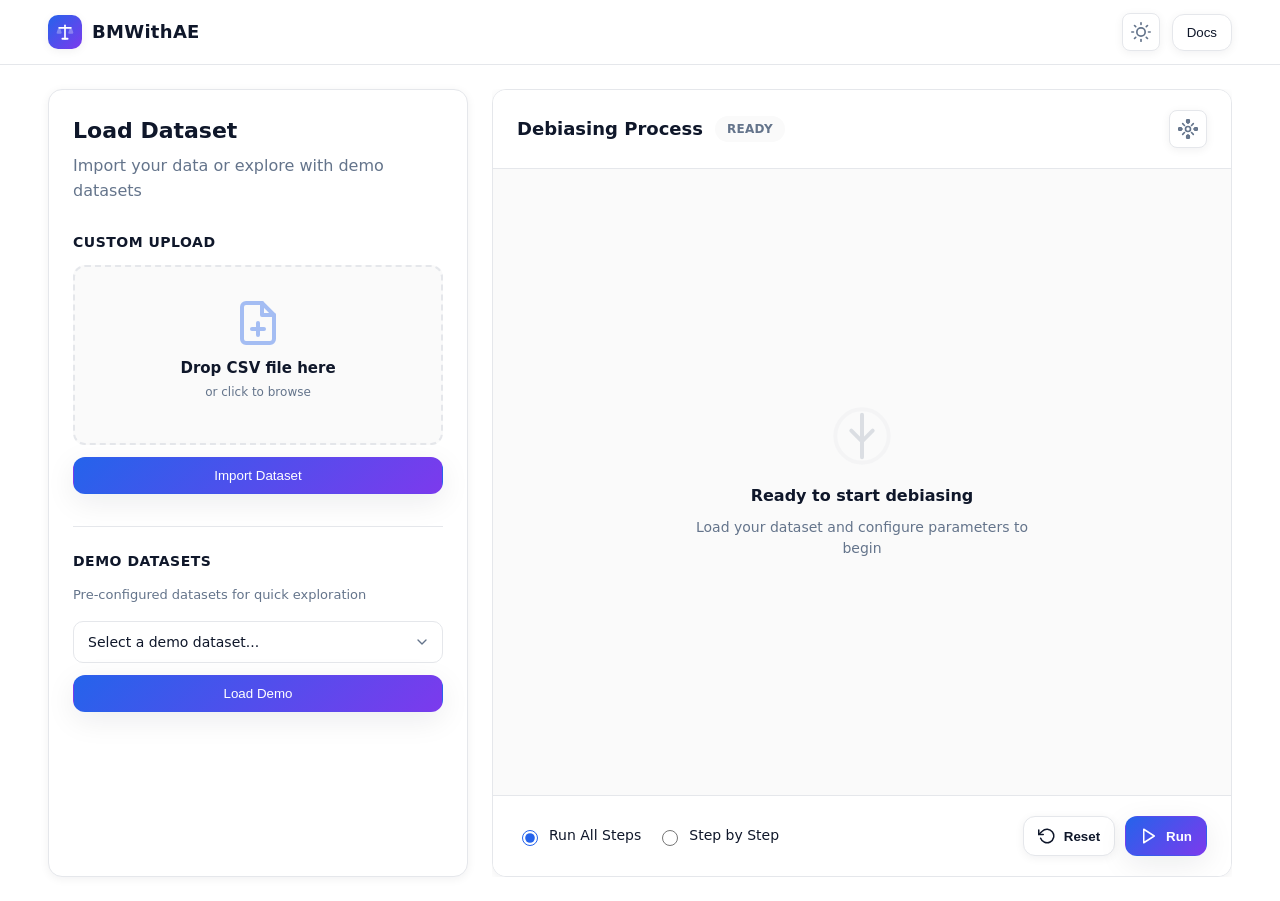
==== frontend/index.html @ 37addba2 "chore: update frontend, gitignore and service scripts" ====
<!DOCTYPE html>
<html lang="en">
<head>
  <meta charset="utf-8" />
  <meta name="viewport" content="width=device-width, initial-scale=1" />
  <title>BMWithAE — Home</title>
  <link rel="stylesheet" href="styles.css" />
  <script src="api.js"></script>
</head>
<body>
  <!-- Header -->
  <header class="header">
    <div class="container header__row">
      <div class="brand">
        <span class="brand__mark">
          <svg width="20" height="20" viewBox="0 0 24 24" fill="none" stroke="currentColor" stroke-width="2" stroke-linecap="round" stroke-linejoin="round">
            <!-- Central pole -->
            <line x1="12" y1="4" x2="12" y2="20"/>
            <!-- Balance beam -->
            <line x1="5" y1="7" x2="19" y2="7"/>
            <!-- Left pan -->
            <path d="M5 7 L3 13 L7 13 Z" fill="currentColor" opacity="0.3"/>
            <!-- Right pan -->
            <path d="M19 7 L17 13 L21 13 Z" fill="currentColor" opacity="0.3"/>
            <!-- Base -->
            <line x1="9" y1="20" x2="15" y2="20" stroke-width="2.5"/>
          </svg>
        </span>
        <span class="brand__name">BMWithAE</span>
      </div>
      <nav class="nav">
        <button class="btn btn--icon-only" id="btnTheme" title="Toggle Theme">
          <svg class="theme-icon theme-icon--light" width="20" height="20" viewBox="0 0 24 24" fill="none" stroke="currentColor" stroke-width="2" stroke-linecap="round" stroke-linejoin="round">
            <circle cx="12" cy="12" r="5"/>
            <line x1="12" y1="1" x2="12" y2="3"/>
            <line x1="12" y1="21" x2="12" y2="23"/>
            <line x1="4.22" y1="4.22" x2="5.64" y2="5.64"/>
            <line x1="18.36" y1="18.36" x2="19.78" y2="19.78"/>
            <line x1="1" y1="12" x2="3" y2="12"/>
            <line x1="21" y1="12" x2="23" y2="12"/>
            <line x1="4.22" y1="19.78" x2="5.64" y2="18.36"/>
            <line x1="18.36" y1="5.64" x2="19.78" y2="4.22"/>
          </svg>
          <svg class="theme-icon theme-icon--dark" width="20" height="20" viewBox="0 0 24 24" fill="none" stroke="currentColor" stroke-width="2" stroke-linecap="round" stroke-linejoin="round">
            <path d="M21 12.79A9 9 0 1 1 11.21 3 7 7 0 0 0 21 12.79z"/>
          </svg>
        </button>
        <button class="btn btn--ghost" id="btnDocs">Docs</button>
      </nav>
    </div>
  </header>

  <main class="container main">
    <div class="workspace">
      <!-- Left Panel: Load Dataset & Data Explorer -->
      <aside class="left-panel">
        <!-- Load Dataset Panel (Initial View) -->
        <div class="panel-section" id="loadDatasetPanel">
          <div class="section-header">
            <h2>Load Dataset</h2>
            <p class="muted">Import your data or explore with demo datasets</p>
        </div>

          <!-- Custom Upload -->
          <div class="upload-section">
            <h3 class="section-title">Custom Upload</h3>
            <div class="dropzone" id="dropzone">
              <input type="file" id="fileInput" accept=".csv" hidden>
              <div class="dropzone__icon">
                <svg width="48" height="48" viewBox="0 0 24 24" fill="none" stroke="currentColor" stroke-width="2" stroke-linecap="round" stroke-linejoin="round">
                  <path d="M14 2H6a2 2 0 0 0-2 2v16a2 2 0 0 0 2 2h12a2 2 0 0 0 2-2V8z"/>
                  <polyline points="14 2 14 8 20 8"/>
                  <line x1="12" y1="18" x2="12" y2="12"/>
                  <line x1="9" y1="15" x2="15" y2="15"/>
                </svg>
      </div>
              <div class="dropzone__text">
                <p class="dropzone__title">Drop CSV file here</p>
                <p class="dropzone__subtitle">or click to browse</p>
          </div>
              <div class="dropzone__files" id="fileList"></div>
          </div>
            <button class="btn btn--primary btn--full" id="btnImport">
              <span class="btn-text">Import Dataset</span>
              <span class="btn-spinner" style="display:none;">
                <svg width="16" height="16" viewBox="0 0 16 16" fill="none" stroke="currentColor" stroke-width="2">
                  <circle cx="8" cy="8" r="6" stroke-opacity="0.25"/>
                  <path d="M 8 2 A 6 6 0 0 1 14 8" stroke-linecap="round">
                    <animateTransform attributeName="transform" type="rotate" from="0 8 8" to="360 8 8" dur="0.8s" repeatCount="indefinite"/>
                  </path>
                </svg>
              </span>
            </button>
            
            <!-- Load Status Message -->
            <div class="load-status" id="loadStatus" style="display:none;"></div>
          </div>

          <!-- Demo Datasets -->
          <div class="demo-section">
            <h3 class="section-title">Demo Datasets</h3>
            <p class="section-subtitle">Pre-configured datasets for quick exploration</p>
            <div class="demo-select-wrapper">
              <select class="demo-select-box" id="demoSelectBox">
                <option value="">Select a demo dataset...</option>
                <option value="compas">COMPAS Recidivism</option>
                <option value="adult">Adult Income Census</option>
                <option value="credit">Credit Default</option>
              </select>
              <button class="btn btn--primary btn--full" id="btnLoadDemo">
                <span class="btn-text">Load Demo</span>
                <span class="btn-spinner" style="display:none;">
                  <svg width="16" height="16" viewBox="0 0 16 16" fill="none" stroke="currentColor" stroke-width="2">
                    <circle cx="8" cy="8" r="6" stroke-opacity="0.25"/>
                    <path d="M 8 2 A 6 6 0 0 1 14 8" stroke-linecap="round">
                      <animateTransform attributeName="transform" type="rotate" from="0 8 8" to="360 8 8" dur="0.8s" repeatCount="indefinite"/>
                    </path>
                  </svg>
                </span>
              </button>
        </div>
            
            <!-- Load Status Message -->
            <div class="load-status" id="demoLoadStatus" style="display:none;"></div>
      </div>
    </div>
        
        <!-- Data Explorer Panel (Hidden Initially) -->
        <div class="data-explorer-panel" id="dataExplorerPanel" style="display: none;">
          <div class="explorer-header">
            <button class="btn btn--ghost btn--icon" id="btnBackToLoad" title="Back to Load Dataset">
              <svg width="20" height="20" viewBox="0 0 24 24" fill="none" stroke="currentColor" stroke-width="2" stroke-linecap="round" stroke-linejoin="round">
                <line x1="19" y1="12" x2="5" y2="12"/>
                <polyline points="12 19 5 12 12 5"/>
              </svg>
            </button>
            <h2>Data Explorer</h2>
          </div>
          
          <!-- Protected Attribute Selector -->
          <div class="explorer-section">
            <label class="input-label">Protected Attributes</label>
            <div class="protected-attr-selector" id="protectedAttrSelector">
              <div class="protected-attr-display" id="protectedAttrDisplay">
                <span class="protected-attr-text" id="protectedAttrText">Select attributes...</span>
              </div>
              <button class="protected-attr-btn" id="btnOpenAttrModal" title="Select Protected Attributes">
                <svg width="16" height="16" viewBox="0 0 24 24" fill="none" stroke="currentColor" stroke-width="2">
                  <path d="M12 5v14M5 12h14"/>
                </svg>
              </button>
            </div>
          </div>
          
          <!-- Protected Attributes Modal -->
          <div class="attr-modal-overlay" id="attrModalOverlay" style="display: none;">
            <div class="attr-modal-content">
              <div class="modal-header">
                <h3>Select Protected Attributes</h3>
                <button class="modal-close" id="btnCloseAttrModal">
                  <svg width="20" height="20" viewBox="0 0 24 24" fill="none" stroke="currentColor" stroke-width="2">
                    <line x1="18" y1="6" x2="6" y2="18"/>
                    <line x1="6" y1="6" x2="18" y2="18"/>
                  </svg>
                </button>
              </div>
              <div class="modal-body">
                <p class="input-hint" style="margin-bottom: 16px;">Select one or more sensitive attributes to analyze bias</p>
                <div class="protected-attributes-list" id="protectedAttributesList">
                  <!-- Checkboxes will be populated here -->
                </div>
              </div>
              <div class="modal-footer">
                <button class="btn btn--secondary" id="btnCancelAttrModal">Cancel</button>
                <button class="btn btn--primary" id="btnConfirmAttrModal">Confirm</button>
              </div>
            </div>
          </div>
          
          <!-- Bias Overview -->
          <div class="explorer-section">
            <h3 class="section-title">Bias Overview</h3>
            
            <!-- Bias Score Circle -->
            <div class="bias-score-container">
              <svg class="bias-score-circle" viewBox="0 0 200 200">
                <!-- Background circle -->
                <circle cx="100" cy="100" r="85" fill="none" stroke="#e5e7eb" stroke-width="10"/>
                <!-- Progress circle -->
                <circle 
                  id="biasScoreProgress"
                  cx="100" 
                  cy="100" 
                  r="85" 
                  fill="none" 
                  stroke="#10b981" 
                  stroke-width="10"
                  stroke-dasharray="534.07" 
                  stroke-dashoffset="534.07"
                  stroke-linecap="round"
                  transform="rotate(-90 100 100)"
                  style="transition: stroke-dashoffset 0.8s ease, stroke 0.8s ease;"
                />
                <!-- Score text -->
                <text x="100" y="100" text-anchor="middle" font-size="42" font-weight="700" fill="var(--text)" id="biasScoreText">--</text>
                <text x="100" y="122" text-anchor="middle" font-size="13" fill="var(--muted)">Bias Score</text>
              </svg>
              <p class="bias-score-description" id="biasScoreDescription">Select a protected attribute to calculate bias</p>
            </div>
            
            <div class="bias-metrics-grid" id="biasMetricsGrid">
              <div class="metric-card-small">
                <div class="metric-label">Statistical Parity</div>
                <div class="metric-value" id="metricSP">--</div>
              </div>
              <div class="metric-card-small">
                <div class="metric-label">Equal Opportunity</div>
                <div class="metric-value" id="metricEO">--</div>
              </div>
              <div class="metric-card-small">
                <div class="metric-label">Equalized Odds</div>
                <div class="metric-value" id="metricEOdds">--</div>
              </div>
              <div class="metric-card-small">
                <div class="metric-label">Disparate Impact</div>
                <div class="metric-value" id="metricPP">--</div>
              </div>
            </div>
            
            <!-- Scroll Hint -->
            <div class="scroll-hint" id="scrollHint">
              <span class="scroll-hint-text">Scroll Down</span>
              <svg class="scroll-hint-arrow" viewBox="0 0 24 24" fill="none" stroke="currentColor" stroke-width="2" stroke-linecap="round" stroke-linejoin="round">
                <polyline points="6 9 12 15 18 9"></polyline>
              </svg>
            </div>
          </div>
          
          <!-- Feature Distributions -->
          <div class="explorer-section">
            <div class="section-title-row">
              <div>
                <h3 class="section-title">Feature Distributions</h3>
                <p class="section-subtitle">Hover for detailed bias analysis</p>
              </div>
              <button class="btn btn--secondary btn--small" id="btnGenerateSubgroups" title="Build Custom Subgroups">
                <svg width="16" height="16" viewBox="0 0 24 24" fill="none" stroke="currentColor" stroke-width="2" stroke-linecap="round" stroke-linejoin="round">
                  <rect x="3" y="3" width="7" height="7"/>
                  <rect x="14" y="3" width="7" height="7"/>
                  <rect x="14" y="14" width="7" height="7"/>
                  <rect x="3" y="14" width="7" height="7"/>
                </svg>
                Generate Subgroups
              </button>
            </div>
            <div class="feature-list" id="featureDistributions">
              <!-- Will be populated dynamically -->
            </div>
          </div>
        </div>
      </aside>

      <!-- Right Panel: Debiasing Process -->
      <section class="right-panel">
        <div class="process-container">
          <div class="process-header">
            <div class="process-header-left">
              <h3>Debiasing Process</h3>
              <span class="process-status" id="processStatus">Ready</span>
          </div>
            <div style="display: flex; gap: 8px;">
              <button class="btn btn--icon-only" id="btnDownloadLog" title="View Experiment Log" style="display: none;">
                <svg width="20" height="20" viewBox="0 0 24 24" fill="none" stroke="currentColor" stroke-width="2" stroke-linecap="round" stroke-linejoin="round">
                  <path d="M14 2H6a2 2 0 0 0-2 2v16a2 2 0 0 0 2 2h12a2 2 0 0 0 2-2V8z"/>
                  <polyline points="14 2 14 8 20 8"/>
                  <line x1="12" y1="18" x2="12" y2="12"/>
                  <line x1="9" y1="15" x2="12" y2="18"/>
                  <line x1="15" y1="15" x2="12" y2="18"/>
                </svg>
              </button>
              <button class="btn btn--icon-only" id="btnConfig" title="Configure Parameters">
                <svg width="20" height="20" viewBox="0 0 24 24" fill="none" stroke="currentColor" stroke-width="2" stroke-linecap="round" stroke-linejoin="round">
                  <!-- Center circle -->
                  <circle cx="12" cy="12" r="3"/>
                  <!-- Gear teeth -->
                  <path d="M12 2v3m0 14v3M5.64 5.64l2.12 2.12m8.48 8.48l2.12 2.12M2 12h3m14 0h3M5.64 18.36l2.12-2.12m8.48-8.48l2.12-2.12"/>
                  <!-- Outer gear shape -->
                  <rect x="10.5" y="1" width="3" height="3" rx="0.5"/>
                  <rect x="10.5" y="20" width="3" height="3" rx="0.5"/>
                  <rect x="1" y="10.5" width="3" height="3" rx="0.5"/>
                  <rect x="20" y="10.5" width="3" height="3" rx="0.5"/>
                </svg>
              </button>
          </div>
          </div>
          
          <div class="process-content" id="processContent">
            <div class="empty-state">
              <div class="empty-state__icon">
                <svg width="64" height="64" viewBox="0 0 24 24" fill="none" stroke="currentColor" stroke-width="1.5" stroke-linecap="round" stroke-linejoin="round">
                  <path d="M12 20v-6m0 0V4m0 10l4-4m-4 4l-4-4"/>
                  <circle cx="12" cy="12" r="10" opacity="0.2"/>
                </svg>
      </div>
              <p class="empty-state__title">Ready to start debiasing</p>
              <p class="empty-state__text">Load your dataset and configure parameters to begin</p>
    </div>
    </div>

          <div class="process-footer">
            <div class="process-controls">
              <div class="run-mode-selector">
                <label class="radio-label">
                  <input type="radio" name="runMode" value="all" checked>
                  <span>Run All Steps</span>
          </label>
                <label class="radio-label">
                  <input type="radio" name="runMode" value="step">
                  <span>Step by Step</span>
          </label>
        </div>
              <div class="process-actions">
                <button class="btn btn--secondary" id="btnReset">
                  <svg width="18" height="18" viewBox="0 0 24 24" fill="none" stroke="currentColor" stroke-width="2" stroke-linecap="round" stroke-linejoin="round">
                    <polyline points="1 4 1 10 7 10"/>
                    <path d="M3.51 15a9 9 0 1 0 2.13-9.36L1 10"/>
                  </svg>
                  Reset
                </button>
                <button class="btn btn--primary" id="btnRun">
                  <svg width="18" height="18" viewBox="0 0 24 24" fill="none" stroke="currentColor" stroke-width="2" stroke-linecap="round" stroke-linejoin="round">
                    <polygon points="5 3 19 12 5 21 5 3"/>
                  </svg>
                  <span id="runBtnText">Run</span>
                </button>
              </div>
            </div>
      </div>
    </div>
  </section>
    </div>
  </main>

  <!-- Parameter Configuration Modal -->
  <div class="modal" id="configModal">
    <div class="modal-overlay" id="modalOverlay"></div>
    <div class="modal-content">
      <div class="modal-header">
        <h2>Configure Parameters</h2>
        <button class="btn btn--icon-only" id="btnCloseModal">
          <svg width="20" height="20" viewBox="0 0 24 24" fill="none" stroke="currentColor" stroke-width="2" stroke-linecap="round" stroke-linejoin="round">
            <line x1="18" y1="6" x2="6" y2="18"/>
            <line x1="6" y1="6" x2="18" y2="18"/>
          </svg>
        </button>
      </div>
      
      <div class="modal-body">
        <div class="param-section">
          <h3 class="param-section-title">Data Preprocessing</h3>
          <div class="param-grid">
            <div class="param-field">
              <label>Numeric to Categorical Method</label>
              <select id="numToCatMethod">
                <option value="quartile">Quartile</option>
                <option value="median">Median</option>
              </select>
    </div>
            <div class="param-field">
              <label>Number of Cuts</label>
              <input type="number" id="numToCatCuts" value="4" min="2" max="10">
            </div>
          </div>
        </div>

        <div class="param-section">
          <h3 class="param-section-title">Main Configuration</h3>
          <div class="param-grid">
            <div class="param-field param-field--full">
              <label>Threshold Epsilon <span class="param-value-display" id="epsilonValue">0.90</span></label>
              <div class="slider-container">
                <input type="range" id="mainThresholdEpsilonSlider" min="0" max="1" step="0.01" value="0.9" class="param-slider">
                <input type="number" id="mainThresholdEpsilon" value="0.9" min="0" max="1" step="0.01" class="param-number-input">
    </div>
            </div>
            <div class="param-field">
              <label>Random Seed</label>
              <input type="number" id="seed" value="0" min="0">
            </div>
            <div class="param-field param-field--checkbox">
              <label>
                <input type="checkbox" id="useBiasMitigation" checked>
                <span>Use Bias Mitigation</span>
              </label>
            </div>
            <div class="param-field param-field--checkbox">
              <label>
                <input type="checkbox" id="useAccuracyEnhancement">
                <span>Use Accuracy Enhancement</span>
              </label>
            </div>
            <div class="param-field">
              <label>Main Step Method</label>
              <input type="text" id="mainStep" value="d3B">
            </div>
            <div class="param-field">
              <label>Classifier Type</label>
              <select id="mainClassifier">
                <option value="LR" selected>LR - Logistic Regression</option>
                <option value="DT">DT - Decision Tree</option>
                <option value="KNN">KNN - K-Nearest Neighbors</option>
                <option value="GBDT">GBDT - Gradient Boosting Decision Tree</option>
                <option value="ADABoost">ADABoost</option>
                <option value="NB">NB - Naive Bayes</option>
                <option value="SVM">SVM - Support Vector Machine</option>
                <option value="MLP">MLP - Multi-layer Perceptron</option>
                <option value="XGBoost">XGBoost</option>
                <option value="RF">RF - Random Forest</option>
                <option value="LGBM">LGBM - LightGBM</option>
                <option value="CatBoost">CatBoost</option>
                <option value="LDA">LDA - Linear Discriminant Analysis</option>
                <option value="QDA">QDA - Quadratic Discriminant Analysis</option>
              </select>
            </div>
            <div class="param-field">
              <label>Max Iteration</label>
              <input type="number" id="mainMaxIteration" value="2" min="1" max="100">
            </div>
            <div class="param-field">
              <label>Training Rate</label>
              <input type="number" id="mainTrainingRate" value="0.5" min="0" max="1" step="0.01">
            </div>
            <div class="param-field">
              <label>Threshold Accuracy</label>
              <input type="number" id="mainThresholdAccuracy" value="0.01" min="0" max="1" step="0.001">
            </div>
            <div class="param-field">
              <label>AE Importance Measure</label>
              <input type="text" id="mainAeImportanceMeasure" value="a1">
            </div>
            <div class="param-field">
              <label>AE Rebin Method</label>
              <input type="text" id="mainAeRebinMethod" value="r1">
            </div>
            <div class="param-field">
              <label>Alpha O</label>
              <input type="number" id="mainAlphaO" value="0.8" min="0" max="1" step="0.01">
        </div>
      </div>
    </div>

        <div class="param-section">
          <h3 class="param-section-title">Evaluation Configuration</h3>
          <div class="param-grid">
            <div class="param-field">
              <label>H Order</label>
              <input type="text" id="evalHOrder" value="default">
            </div>
            <div class="param-field">
              <label>Sum Method</label>
              <select id="evalSum">
                <option value="d1A" selected>d1A</option>
                <option value="d1B">d1B</option>
              </select>
            </div>
            <div class="param-field">
              <label>Categorical Method</label>
              <select id="evalCat">
                <option value="cat-a" selected>cat-a</option>
                <option value="cat-b">cat-b</option>
              </select>
            </div>
            <div class="param-field">
              <label>Numeric Method</label>
              <select id="evalNum">
                <option value="num-a" selected>num-a</option>
                <option value="num-b">num-b</option>
                <option value="num-c">num-c</option>
                <option value="num-d">num-d</option>
              </select>
            </div>
            <div class="param-field">
              <label>Scale Method</label>
              <select id="evalScale">
                <option value="zscore" selected>zscore</option>
                <option value="mean">mean</option>
                <option value="min">min</option>
              </select>
            </div>
            <div class="param-field">
              <label>Distance Metric</label>
              <select id="evalDistMetric">
                <option value="euclidean" selected>euclidean</option>
                <option value="braycurtis">braycurtis</option>
                <option value="canberra">canberra</option>
                <option value="chebyshev">chebyshev</option>
                <option value="cityblock">cityblock</option>
                <option value="correlation">correlation</option>
                <option value="cosine">cosine</option>
                <option value="dice">dice</option>
                <option value="hamming">hamming</option>
                <option value="jaccard">jaccard</option>
                <option value="jensenshannon">jensenshannon</option>
                <option value="kulczynski1">kulczynski1</option>
                <option value="mahalanobis">mahalanobis</option>
                <option value="matching">matching</option>
                <option value="minkowski">minkowski</option>
              </select>
            </div>
          </div>
          
          <div class="param-field param-field--full">
            <label>Fairness Metrics</label>
            <div class="checkbox-group">
              <label><input type="checkbox" value="BNC" checked><span>BNC - Between Negative Classes</span></label>
              <label><input type="checkbox" value="BPC" checked><span>BPC - Between Positive Classes</span></label>
              <label><input type="checkbox" value="CUAE" checked><span>CUAE - Conditional Use Accuracy Equality</span></label>
              <label><input type="checkbox" value="EOpp" checked><span>EOpp - Equal Opportunity</span></label>
              <label><input type="checkbox" value="EO" checked><span>EO - Equalized Odds</span></label>
              <label><input type="checkbox" value="FDRP" checked><span>FDRP - False Discovery Rate Parity</span></label>
              <label><input type="checkbox" value="FORP" checked><span>FORP - False Omission Rate Parity</span></label>
              <label><input type="checkbox" value="FNRB" checked><span>FNRB - False Negative Rate Balance</span></label>
              <label><input type="checkbox" value="FPRB" checked><span>FPRB - False Positive Rate Balance</span></label>
              <label><input type="checkbox" value="NPVP" checked><span>NPVP - Negative Predictive Value Parity</span></label>
              <label><input type="checkbox" value="OAE" checked><span>OAE - Overall Accuracy Equality</span></label>
              <label><input type="checkbox" value="PPVP" checked><span>PPVP - Positive Predictive Value Parity</span></label>
              <label><input type="checkbox" value="SP" checked><span>SP - Statistical Parity</span></label>
            </div>
          </div>

          <div class="param-field param-field--full">
            <label>Accuracy Metrics</label>
            <div class="checkbox-group">
              <label><input type="checkbox" value="ACC" checked><span>ACC - Accuracy</span></label>
              <label><input type="checkbox" value="F1" checked><span>F1 - F1 Score</span></label>
              <label><input type="checkbox" value="Recall" checked><span>Recall - True Positive Rate</span></label>
              <label><input type="checkbox" value="Precision" checked><span>Precision - Positive Predictive Value</span></label>
            </div>
          </div>
        </div>

        <div class="param-section">
          <h3 class="param-section-title">Transform Configuration</h3>
          <div class="param-grid">
            <div class="param-field">
              <label>Transform Method</label>
              <select id="transformMethod">
                <option value="poly" selected>poly</option>
                <option value="log">log</option>
                <option value="arcsin">arcsin</option>
              </select>
            </div>
            <div class="param-field">
              <label>Transform Multi</label>
              <select id="transformMulti">
                <option value="t1" selected>t1</option>
                <option value="t2">t2</option>
                <option value="t3">t3</option>
              </select>
            </div>
            <div class="param-field">
              <label>Transform Stream</label>
              <input type="text" id="transformStream" value="d4A">
      </div>
    </div>
          
          <h4 class="param-subsection-title">Stream Configuration</h4>
          <div class="param-grid">
            <div class="param-field">
              <label>P</label>
              <input type="number" id="streamConfigP" value="102" min="0">
            </div>
            <div class="param-field">
              <label>Q</label>
              <input type="number" id="streamConfigQ" value="173" min="0">
            </div>
            <div class="param-field">
              <label>E Min</label>
              <input type="number" id="streamConfigEmin" value="0.5" step="0.1">
            </div>
            <div class="param-field">
              <label>E Max</label>
              <input type="number" id="streamConfigEmax" value="2" step="0.1">
            </div>
            <div class="param-field">
              <label>Order</label>
              <input type="number" id="streamConfigOrder" value="0" min="0">
            </div>
            <div class="param-field">
              <label>Length</label>
              <input type="number" id="streamConfigLength" value="10" min="1">
            </div>
          </div>
        </div>
      </div>

      <div class="modal-footer">
        <button class="btn btn--secondary" id="btnCancelModal">Cancel</button>
        <button class="btn btn--primary" id="btnSaveConfig">Save Configuration</button>
      </div>
    </div>
  </div>

  <!-- Iteration History Detail Modal -->
  <div class="modal" id="historyDetailModal" style="display: none;">
    <div class="modal-overlay" id="historyDetailModalOverlay"></div>
    <div class="modal-content modal-content--medium">
      <div class="modal-header">
        <h2 id="historyDetailTitle">Iteration Details</h2>
        <button class="btn btn--icon-only" id="btnCloseHistoryDetail">
          <svg width="20" height="20" viewBox="0 0 24 24" fill="none" stroke="currentColor" stroke-width="2">
            <line x1="18" y1="6" x2="6" y2="18"></line>
            <line x1="6" y1="6" x2="18" y2="18"></line>
          </svg>
        </button>
      </div>

      <div class="modal-body" id="historyDetailBody">
        <!-- Content will be dynamically populated -->
      </div>

      <div class="modal-footer">
        <button class="btn btn--secondary" id="btnCloseHistoryDetailFooter">Close</button>
      </div>
    </div>
  </div>

  <!-- Subgroup Detail View Modal -->
  <div class="modal" id="subgroupDetailModal" style="display: none;">
    <div class="modal-overlay" id="subgroupDetailModalOverlay"></div>
    <div class="modal-content modal-content--large">
      <div class="modal-header">
        <h2 id="subgroupDetailTitle">Subgroup Comparison</h2>
        <button class="btn btn--icon-only" id="btnCloseSubgroupDetail">
          <svg width="20" height="20" viewBox="0 0 24 24" fill="none" stroke="currentColor" stroke-width="2" stroke-linecap="round" stroke-linejoin="round">
            <line x1="18" y1="6" x2="6" y2="18"/>
            <line x1="6" y1="6" x2="18" y2="18"/>
          </svg>
        </button>
      </div>
      
      <div class="modal-body">
        <div class="subgroup-detail-conditions" id="subgroupDetailConditions">
          <!-- Conditions will be populated -->
        </div>
        
        <div class="subgroup-comparison-chart" id="subgroupComparisonChart">
          <!-- Chart will be populated -->
        </div>
      </div>

      <div class="modal-footer">
        <button class="btn btn--secondary" id="btnCloseSubgroupDetailFooter">Close</button>
      </div>
    </div>
  </div>

  <!-- View All Subgroups Modal -->
  <div class="modal" id="viewAllSubgroupsModal" style="display: none;">
    <div class="modal-overlay" id="viewAllSubgroupsModalOverlay"></div>
    <div class="modal-content modal-content--large">
      <div class="modal-header">
        <h2>All Created Subgroups</h2>
        <button class="btn btn--icon-only" id="btnCloseViewAllSubgroups">
          <svg width="20" height="20" viewBox="0 0 24 24" fill="none" stroke="currentColor" stroke-width="2">
            <line x1="18" y1="6" x2="6" y2="18"></line>
            <line x1="6" y1="6" x2="18" y2="18"></line>
          </svg>
        </button>
      </div>

      <div class="modal-body">
        <div class="subgroups-table-container">
          <table class="subgroups-table" id="allSubgroupsTable">
            <thead>
              <tr>
                <th>ID</th>
                <th>Conditions</th>
                <th>Size</th>
                <th>Positive Rate</th>
                <th>Accuracy</th>
                <th>Precision</th>
                <th>Recall</th>
                <th>F1 Score</th>
                <th>Actions</th>
              </tr>
            </thead>
            <tbody id="allSubgroupsTableBody">
              <!-- Will be populated dynamically -->
            </tbody>
          </table>
        </div>
      </div>

      <div class="modal-footer">
        <button class="btn btn--secondary" id="btnCloseViewAllSubgroupsFooter">Close</button>
      </div>
    </div>
  </div>

  <!-- Subgroup Builder Modal -->
  <div class="modal" id="subgroupModal" style="display: none;">
    <div class="modal-overlay" id="subgroupModalOverlay"></div>
    <div class="modal-content modal-content--xlarge">
      <div class="modal-header">
        <h2>Subgroup Builder</h2>
        <button class="btn btn--icon-only" id="btnCloseSubgroupModal">
          <svg width="20" height="20" viewBox="0 0 24 24" fill="none" stroke="currentColor" stroke-width="2" stroke-linecap="round" stroke-linejoin="round">
            <line x1="18" y1="6" x2="6" y2="18"/>
            <line x1="6" y1="6" x2="18" y2="18"/>
          </svg>
        </button>
      </div>
      
      <div class="modal-body modal-body--subgroup">
        <!-- Current Subgroup Definition -->
        <div class="subgroup-builder-section">
          <div class="subgroup-builder-header">
            <h3 class="subgroup-section-title">Current Subgroup Definition</h3>
            <button class="btn btn--secondary btn--small" id="btnClearConditions">
              <svg width="14" height="14" viewBox="0 0 24 24" fill="none" stroke="currentColor" stroke-width="2">
                <line x1="18" y1="6" x2="6" y2="18"/>
                <line x1="6" y1="6" x2="18" y2="18"/>
              </svg>
              Clear All
            </button>
          </div>
          <div class="current-conditions" id="currentConditions">
            <div class="conditions-empty-state">
              <p>Select feature values below to define your subgroup</p>
            </div>
          </div>
          <button class="btn btn--primary" id="btnAddSubgroup" style="margin-top: 12px;" disabled>
            <svg width="16" height="16" viewBox="0 0 24 24" fill="none" stroke="currentColor" stroke-width="2">
              <path d="M12 5v14M5 12h14"/>
            </svg>
            Add Subgroup
          </button>
        </div>
        
        <!-- Feature Selector -->
        <div class="feature-selector-section">
          <div class="feature-selector-header">
            <h3 class="subgroup-section-title">Select Conditions</h3>
            <div class="feature-selector-controls">
              <input type="text" 
                     id="featureSearchInput" 
                     class="feature-search-input" 
                     placeholder="Search features...">
              <button class="btn btn--icon-only" id="btnToggleFeatureSelector" title="Collapse/Expand">
                <svg width="20" height="20" viewBox="0 0 24 24" fill="none" stroke="currentColor" stroke-width="2">
                  <polyline points="6 9 12 15 18 9"></polyline>
                </svg>
              </button>
            </div>
          </div>
          <div class="feature-selector-grid" id="featureSelectorGrid">
            <!-- Will be populated dynamically -->
          </div>
        </div>
        
        <!-- Created Subgroups List -->
        <div class="subgroups-comparison-section">
          <div class="subgroup-list-header">
            <h3 class="subgroup-section-title">
              Created Subgroups 
              <span class="subgroup-count" id="subgroupCount">0</span>
            </h3>
            <div class="subgroup-list-actions">
              <button class="btn btn--secondary btn--small" id="btnViewAllSubgroups" style="display: none;">
                <svg width="16" height="16" viewBox="0 0 24 24" fill="none" stroke="currentColor" stroke-width="2">
                  <rect x="3" y="3" width="7" height="7"></rect>
                  <rect x="14" y="3" width="7" height="7"></rect>
                  <rect x="3" y="14" width="7" height="7"></rect>
                  <rect x="14" y="14" width="7" height="7"></rect>
                </svg>
                View All
              </button>
              <button class="btn btn--secondary btn--small" id="btnClearAllSubgroups" style="display: none;">
                <svg width="16" height="16" viewBox="0 0 24 24" fill="none" stroke="currentColor" stroke-width="2">
                  <polyline points="3 6 5 6 21 6"></polyline>
                  <path d="M19 6v14a2 2 0 0 1-2 2H7a2 2 0 0 1-2-2V6m3 0V4a2 2 0 0 1 2-2h4a2 2 0 0 1 2 2v2"></path>
                </svg>
                Clear All
              </button>
            </div>
          </div>
          <div class="subgroup-cards-grid" id="subgroupCardsGrid">
            <div class="subgroups-empty-state">
              <p>No subgroups created yet. Define conditions above and click "Add Subgroup".</p>
            </div>
          </div>
        </div>
      </div>

      <div class="modal-footer">
        <button class="btn btn--secondary" id="btnCloseSubgroupModalFooter">Close</button>
      </div>
    </div>
  </div>

  <script>
    // CSV parser
    function parseCSV(text, limitRows = 20){
      const lines = text.trim().split(/\r?\n/);
      const headers = lines[0].split(',').map(s=>s.trim());
      const rows = lines.slice(1, limitRows+1).map(l=> l.split(',').map(s=>s.trim()));
      return {headers, rows, total: Math.max(0, lines.length-1)};
    }

    // Demo datasets
    const demoData = {
      compas: {
        name: 'COMPAS',
        csv: `age,sex,race,priors_count,c_charge_degree,score,two_year_recid
25,Male,African-American,0,F,3,1
45,Male,Caucasian,2,F,6,1
32,Female,Caucasian,0,M,1,0
28,Male,African-American,3,F,8,1
35,Female,Hispanic,1,M,4,0
42,Male,African-American,5,F,7,1
29,Female,Caucasian,0,F,2,0
38,Male,Hispanic,2,M,5,1`
      },
      adult: {
        name: 'Adult Income',
        csv: `age,workclass,education,marital_status,occupation,race,sex,capital_gain,hours_per_week,income
39,State-gov,Bachelors,Never-married,Adm-clerical,White,Male,2174,40,<=50K
50,Self-emp-not-inc,Bachelors,Married-civ-spouse,Exec-managerial,White,Male,0,13,<=50K
38,Private,HS-grad,Divorced,Handlers-cleaners,White,Male,0,40,<=50K
53,Private,11th,Married-civ-spouse,Handlers-cleaners,Black,Male,0,40,<=50K
28,Private,Bachelors,Married-civ-spouse,Prof-specialty,Black,Female,0,40,<=50K
37,Private,Masters,Married-civ-spouse,Exec-managerial,White,Female,0,40,<=50K
49,Private,9th,Married-spouse-absent,Other-service,Black,Female,0,16,<=50K
52,Self-emp-not-inc,HS-grad,Married-civ-spouse,Exec-managerial,White,Male,0,45,>50K`
      },
      credit: {
        name: 'Credit Default',
        csv: `LIMIT_BAL,SEX,EDUCATION,MARRIAGE,AGE,PAY_0,PAY_2,PAY_3,PAY_4,PAY_5,PAY_6,BILL_AMT1,BILL_AMT2,BILL_AMT3,BILL_AMT4,BILL_AMT5,BILL_AMT6,PAY_AMT1,PAY_AMT2,PAY_AMT3,PAY_AMT4,PAY_AMT5,PAY_AMT6,default payment next month
20000,2,2,1,24,2,2,-1,-1,-2,-2,3913,3102,689,0,0,0,0,689,0,0,0,0,1
120000,2,2,2,26,-1,2,0,0,0,2,2682,1725,2682,3272,3455,3261,0,1000,1000,1000,0,2000,1
90000,2,2,2,34,0,0,0,0,0,0,29239,14027,13559,14331,14948,15549,1518,1500,1000,1000,1000,5000,0
50000,2,2,1,37,0,0,0,0,0,0,46990,48233,49291,28314,28959,29547,2000,2019,1200,1100,1069,1000,0
50000,1,2,1,57,-1,0,-1,0,0,0,8617,5670,35835,20940,19146,19131,2000,36681,10000,9000,689,679,0
50000,1,1,2,37,0,0,0,0,0,0,64400,57069,57608,19394,19619,20024,2500,1815,657,1000,1000,800,0
500000,1,1,2,29,0,0,0,0,0,0,367965,412023,445007,542653,483003,473944,55000,40000,38000,20239,13750,13770,0
100000,2,2,2,23,0,-1,-1,0,0,-1,11876,380,601,221,-159,567,380,601,0,581,1687,1542,0`
      }
    };

    // Application State
    const state = { 
      currentFile: null,
      currentData: null,
      currentStep: 0,
      isRunning: false,
      runMode: 'all', // 'all' or 'step'
      datasetId: null,
      jobId: null,
      history: [],
      selectedMetric: 'Max_Epsilon',  // 默认选择 Max Epsilon
      startTime: null,  // 开始时间，用于计算总时长
      logPath: null,  // 实验日志路径
      maxEpsilonSeries: [],  // 存储最大 epsilon 曲线数据（绝对值）
      epsilonThreshold: 0,  // epsilon 阈值（绝对值）
      currentConditions: {},  // 当前子群体定义的条件 {feature: value}
      createdSubgroups: [],  // 已创建的子群体列表
      featureStats: {},  // 特征统计信息
      canDownload: false  // 是否可以下载transformation规则
    };
    
    // Initialize API client
    const api = new BMWithAEAPI();

    // Configuration Parameters
    const config = {
      numToCatMethod: 'quartile',
      numToCatCuts: 4,
      seed: 0,
      useBiasMitigation: true,
      useAccuracyEnhancement: false,
      mainStep: 'd3B',
      mainClassifier: 'LR',
      mainMaxIteration: 20,  // 增加到20轮，让epsilon有机会达到阈值
      mainTrainingRate: 0.5,
      mainThresholdEpsilon: 0.9,
      mainThresholdAccuracy: 0.01,
      mainAeImportanceMeasure: 'a1',
      mainAeRebinMethod: 'r1',
      mainAlphaO: 0.8,
      evalHOrder: 'default',
      evalSum: 'd1A',
      evalCat: 'cat-a',
      evalNum: 'num-a',
      evalScale: 'zscore',
      evalDistMetric: 'euclidean',
      evalMetricFairness: ['BNC', 'BPC', 'CUAE', 'EOpp', 'EO', 'FDRP', 'FORP', 'FNRB', 'FPRB', 'NPVP', 'OAE', 'PPVP', 'SP'],
      evalMetricAccuracy: ['ACC', 'F1', 'Recall', 'Precision'],
      transformMethod: 'poly',
      transformMulti: 't1',
      transformStream: 'd4A',
      streamConfig: {
        p: 102,
        q: 173,
        emin: 0.5,
        emax: 2,
        order: 0,
        length: 10
      }
    };

    const $ = s => document.querySelector(s);
    const $$ = s => document.querySelectorAll(s);

    function displayFileName(file){
      const fileList = $('#fileList');
      const fileSize = (file.size / 1024).toFixed(2) + ' KB';
      fileList.innerHTML = `
        <div class="file-item">
          <span class="file-item__icon">
            <svg width="16" height="16" viewBox="0 0 24 24" fill="none" stroke="currentColor" stroke-width="2.5" stroke-linecap="round" stroke-linejoin="round">
              <polyline points="20 6 9 17 4 12"/>
            </svg>
          </span>
          <span class="file-item__name">${file.name}</span>
          <span class="file-item__size">${fileSize}</span>
        </div>
      `;
    }

    function handleFile(file){
      if(!file || !file.name.endsWith('.csv')){
        alert('Please select a valid CSV file.');
        return;
      }
      state.currentFile = file;
      displayFileName(file);
      $('#dropzone').classList.add('has-file');
    }

    function showLoadStatus(elementId, message, type = 'success') {
      const statusEl = $(elementId);
      statusEl.style.display = 'flex';
      statusEl.className = `load-status load-status--${type}`;
      statusEl.innerHTML = `
        <svg width="16" height="16" viewBox="0 0 24 24" fill="none" stroke="currentColor" stroke-width="2.5" stroke-linecap="round" stroke-linejoin="round">
          ${type === 'success' ? 
            '<polyline points="20 6 9 17 4 12"/>' : 
            '<circle cx="12" cy="12" r="10"/><line x1="12" y1="8" x2="12" y2="12"/><line x1="12" y1="16" x2="12.01" y2="16"/>'
          }
        </svg>
        <span style="flex: 1;">${message}</span>
        <button class="load-status-close" onclick="this.parentElement.style.display='none'" title="Dismiss">
          <svg width="14" height="14" viewBox="0 0 24 24" fill="none" stroke="currentColor" stroke-width="2" stroke-linecap="round" stroke-linejoin="round">
            <line x1="18" y1="6" x2="6" y2="18"></line>
            <line x1="6" y1="6" x2="18" y2="18"></line>
          </svg>
        </button>
      `;
      
      // Status remains visible until user dismisses it
    }

    async function importData(){
      if(!state.currentFile){
        alert('Please select a file first.');
        return;
      }
      
      const btn = $('#btnImport');
      const btnText = btn.querySelector('.btn-text');
      const btnSpinner = btn.querySelector('.btn-spinner');
      
      // Show loading state
      btn.disabled = true;
      btnText.style.display = 'none';
      btnSpinner.style.display = 'inline-block';
      
      try {
        // Need to prompt for target and protected columns
        // For demo, use default columns for credit dataset
        const result = await api.uploadDataset(
          state.currentFile,
          'default payment next month',  // target column
          ['SEX', 'MARRIAGE']  // protected columns
        );
        
        if (result.status === 'success') {
          state.datasetId = result.data.dataset_id;
          state.currentData = result.data.filename;
          
          showLoadStatus('#loadStatus', 
            `Successfully loaded ${result.data.rows.toLocaleString()} rows and ${result.data.columns} columns from ${result.data.filename}`,
            'success'
          );
        } else {
          throw new Error(result.message);
        }
      } catch(err) {
        showLoadStatus('#loadStatus', 
          `Error loading file: ${err.message}`,
          'error'
        );
      } finally {
        // Reset button state
        btn.disabled = false;
        btnText.style.display = 'inline';
        btnSpinner.style.display = 'none';
      }
    }

    async function loadDemoData(demoKey){
      const btn = $('#btnLoadDemo');
      const btnText = btn.querySelector('.btn-text');
      const btnSpinner = btn.querySelector('.btn-spinner');
      
      // Show loading state
      btn.disabled = true;
      btnText.style.display = 'none';
      btnSpinner.style.display = 'inline-block';
      
      try {
        const result = await api.loadDemo(demoKey);
        
        if (result.status === 'success') {
          state.datasetId = result.data.dataset_id;
          state.currentData = result.data.filename;
          state.datasetInfo = result.data; // Store dataset info
          
          // Trigger transition to data explorer immediately
          setTimeout(() => {
            showDataExplorer();
          }, 300);
        } else {
          throw new Error(result.message);
        }
      } catch(err) {
        showLoadStatus('#demoLoadStatus', 
          `Error loading demo: ${err.message}`,
          'error'
        );
      } finally {
        // Reset button state
        btn.disabled = false;
        btnText.style.display = 'inline';
        btnSpinner.style.display = 'none';
      }
    }

    // Drag and drop handlers
    const dropzone = $('#dropzone');
    const fileInput = $('#fileInput');

    dropzone.addEventListener('click', ()=> fileInput.click());
    
    fileInput.addEventListener('change', (e)=> {
      if(e.target.files[0]) handleFile(e.target.files[0]);
    });

    dropzone.addEventListener('dragover', (e)=> {
      e.preventDefault();
      dropzone.classList.add('dragover');
    });

    dropzone.addEventListener('dragleave', ()=> {
      dropzone.classList.remove('dragover');
    });

    dropzone.addEventListener('drop', (e)=> {
      e.preventDefault();
      dropzone.classList.remove('dragover');
      if(e.dataTransfer.files[0]) handleFile(e.dataTransfer.files[0]);
    });

    // Demo dataset loader
    $('#btnLoadDemo').addEventListener('click', ()=> {
      const selectBox = $('#demoSelectBox');
      const demoKey = selectBox.value;
      if(!demoKey){
        alert('Please select a demo dataset first.');
        return;
      }
      loadDemoData(demoKey);
    });

    // Modal Functions
    function openConfigModal() {
      $('#configModal').classList.add('active');
      loadConfigToForm();
    }

    function closeConfigModal() {
      $('#configModal').classList.remove('active');
    }

    function loadConfigToForm() {
      $('#numToCatMethod').value = config.numToCatMethod;
      $('#numToCatCuts').value = config.numToCatCuts;
      $('#seed').value = config.seed;
      $('#useBiasMitigation').checked = config.useBiasMitigation;
      $('#useAccuracyEnhancement').checked = config.useAccuracyEnhancement;
      $('#mainStep').value = config.mainStep;
      $('#mainClassifier').value = config.mainClassifier;
      $('#mainMaxIteration').value = config.mainMaxIteration;
      $('#mainTrainingRate').value = config.mainTrainingRate;
      $('#mainThresholdEpsilon').value = config.mainThresholdEpsilon;
      $('#mainThresholdEpsilonSlider').value = config.mainThresholdEpsilon;
      $('#epsilonValue').textContent = config.mainThresholdEpsilon.toFixed(2);
      $('#mainThresholdAccuracy').value = config.mainThresholdAccuracy;
      $('#mainAeImportanceMeasure').value = config.mainAeImportanceMeasure;
      $('#mainAeRebinMethod').value = config.mainAeRebinMethod;
      $('#mainAlphaO').value = config.mainAlphaO;
      $('#evalHOrder').value = config.evalHOrder;
      $('#evalSum').value = config.evalSum;
      $('#evalCat').value = config.evalCat;
      $('#evalNum').value = config.evalNum;
      $('#evalScale').value = config.evalScale;
      $('#evalDistMetric').value = config.evalDistMetric;
      $('#transformMethod').value = config.transformMethod;
      $('#transformMulti').value = config.transformMulti;
      $('#transformStream').value = config.transformStream;
      $('#streamConfigP').value = config.streamConfig.p;
      $('#streamConfigQ').value = config.streamConfig.q;
      $('#streamConfigEmin').value = config.streamConfig.emin;
      $('#streamConfigEmax').value = config.streamConfig.emax;
      $('#streamConfigOrder').value = config.streamConfig.order;
      $('#streamConfigLength').value = config.streamConfig.length;
      
      // Setup epsilon slider sync
      setupEpsilonSync();
    }
    
    function setupEpsilonSync() {
      const slider = $('#mainThresholdEpsilonSlider');
      const input = $('#mainThresholdEpsilon');
      const display = $('#epsilonValue');
      
      function updateSliderProgress(value) {
        const percent = (value / 1) * 100;
        slider.style.setProperty('--slider-value', percent + '%');
      }
      
      // Initialize
      updateSliderProgress(slider.value);
      
      slider.addEventListener('input', (e) => {
        const value = parseFloat(e.target.value);
        input.value = value;
        display.textContent = value.toFixed(2);
        updateSliderProgress(value);
      });
      
      input.addEventListener('input', (e) => {
        const value = parseFloat(e.target.value);
        if (!isNaN(value) && value >= 0 && value <= 1) {
          slider.value = value;
          display.textContent = value.toFixed(2);
          updateSliderProgress(value);
        }
      });
    }

    function saveConfigFromForm() {
      config.numToCatMethod = $('#numToCatMethod').value;
      config.numToCatCuts = parseInt($('#numToCatCuts').value);
      config.seed = parseInt($('#seed').value);
      config.useBiasMitigation = $('#useBiasMitigation').checked;
      config.useAccuracyEnhancement = $('#useAccuracyEnhancement').checked;
      
      console.log('[DEBUG] Saved config - Use BM:', config.useBiasMitigation, 'Use AE:', config.useAccuracyEnhancement);
      config.mainStep = $('#mainStep').value;
      config.mainClassifier = $('#mainClassifier').value;
      config.mainMaxIteration = parseInt($('#mainMaxIteration').value);
      config.mainTrainingRate = parseFloat($('#mainTrainingRate').value);
      config.mainThresholdEpsilon = parseFloat($('#mainThresholdEpsilon').value);
      config.mainThresholdAccuracy = parseFloat($('#mainThresholdAccuracy').value);
      config.mainAeImportanceMeasure = $('#mainAeImportanceMeasure').value;
      config.mainAeRebinMethod = $('#mainAeRebinMethod').value;
      config.mainAlphaO = parseFloat($('#mainAlphaO').value);
      config.evalHOrder = $('#evalHOrder').value;
      config.evalSum = $('#evalSum').value;
      config.evalCat = $('#evalCat').value;
      config.evalNum = $('#evalNum').value;
      config.evalScale = $('#evalScale').value;
      config.evalDistMetric = $('#evalDistMetric').value;
      config.transformMethod = $('#transformMethod').value;
      config.transformMulti = $('#transformMulti').value;
      config.transformStream = $('#transformStream').value;
      config.streamConfig.p = parseInt($('#streamConfigP').value);
      config.streamConfig.q = parseInt($('#streamConfigQ').value);
      config.streamConfig.emin = parseFloat($('#streamConfigEmin').value);
      config.streamConfig.emax = parseFloat($('#streamConfigEmax').value);
      config.streamConfig.order = parseInt($('#streamConfigOrder').value);
      config.streamConfig.length = parseInt($('#streamConfigLength').value);
      
      // Get selected fairness metrics
      config.evalMetricFairness = Array.from($$('.checkbox-group input[type="checkbox"]'))
        .filter(cb => cb.checked && ['BNC','BPC','CUAE','EOpp','EO','FDRP','FORP','FNRB','FPRB','NPVP','OAE','PPVP','SP'].includes(cb.value))
        .map(cb => cb.value);
      
      // Get selected accuracy metrics
      config.evalMetricAccuracy = Array.from($$('.checkbox-group input[type="checkbox"]'))
        .filter(cb => cb.checked && ['ACC','F1','Recall','Precision'].includes(cb.value))
        .map(cb => cb.value);
    }

    // Helper function to calculate overall fairness from metrics
    // Overall Fairness Score 现在由后端计算
    // 后端在每次 evaluate() 后会自动添加 metrics['Overall_Fairness']
    // 算法：所有 fairness metrics 的平均值（越小越公平，0为完美公平）
    
    // Process Control Functions
    const processSteps = [
      { name: 'Data Preprocessing', desc: 'Preparing and cleaning data' },
      { name: 'Feature Engineering', desc: 'Extracting and transforming features' },
      { name: 'Model Training', desc: 'Training classification model' },
      { name: 'Bias Detection', desc: 'Analyzing fairness metrics' },
      { name: 'Bias Mitigation', desc: 'Applying debiasing techniques' },
      { name: 'Accuracy Enhancement', desc: 'Optimizing model performance' },
      { name: 'Final Evaluation', desc: 'Computing final metrics' }
    ];

    function showProcessStep(stepIndex, realData = null) {
      const processContent = $('#processContent');
      
      // 获取当前选择的 metric（如果有的话），默认 Max_Epsilon
      if (!state.selectedMetric) {
        state.selectedMetric = 'Max_Epsilon';
      }
      const currentSelectedMetric = state.selectedMetric;
      console.log(`[DEBUG] Rendering chart for metric: ${currentSelectedMetric}, step: ${stepIndex}, realData: ${realData}`);
      
      // 确定当前步骤名称和描述
      let stepName = 'Processing';
      let stepDesc = 'Running debiasing process';
      let currentIteration = state.history.length;
      
      if (realData && state.history.length > 0) {
        const lastHistory = state.history[state.history.length - 1];
        // 根据 iteration 数据判断当前步骤
        if (config.useBiasMitigation && !config.useAccuracyEnhancement) {
          stepName = 'Bias Mitigation';
          stepDesc = 'Reducing bias in the model';
        } else if (!config.useBiasMitigation && config.useAccuracyEnhancement) {
          stepName = 'Accuracy Enhancement';
          stepDesc = 'Improving model accuracy';
        } else if (config.useBiasMitigation && config.useAccuracyEnhancement) {
          // 两者都启用时，显示综合步骤
          stepName = 'Bias Mitigation & Accuracy Enhancement';
          stepDesc = 'Optimizing fairness and accuracy';
        }
      }
      
      // Use real data if available, otherwise generate sample data
      let fairnessData, accuracyData, fairnessScore, accuracyScore;
      
      console.log('[DEBUG] showProcessStep - Before data processing:');
      console.log('  - currentSelectedMetric:', currentSelectedMetric);
      console.log('  - state.maxEpsilonSeries:', state.maxEpsilonSeries);
      console.log('  - state.epsilonThreshold:', state.epsilonThreshold);
      console.log('  - realData:', realData);
      console.log('  - state.history.length:', state.history.length);
      
      // 准备左侧图表数据（根据选择的 metric）
      let leftChartData = [];
      let leftChartLabel = '';
      let showThreshold = false;
      
      if (currentSelectedMetric === 'Max_Epsilon' && realData && state.maxEpsilonSeries.length > 0) {
        // Max Epsilon 模式
        leftChartData = state.maxEpsilonSeries.map((value, i) => ({
          iteration: i + 1,
          value: value
        }));
        leftChartLabel = 'Max Epsilon';
        showThreshold = true;  // 只有 Max Epsilon 显示阈值线
        console.log('[DEBUG] Left chart - Max epsilon data:', leftChartData);
      } else if (realData && state.history.length > 0) {
        // 其他 Fairness Metrics 模式
        leftChartData = state.history.map((h, i) => {
          let value = 0;
          if (h && h.metrics && h.metrics[currentSelectedMetric] !== undefined) {
            const metricValue = h.metrics[currentSelectedMetric];
            if (typeof metricValue === 'object' && metricValue !== null) {
              const values = Object.values(metricValue).filter(v => typeof v === 'number');
              value = values.length > 0 ? values.reduce((a, b) => a + b, 0) / values.length : 0;
            } else if (typeof metricValue === 'number') {
              value = metricValue;
            }
          }
          return { iteration: i + 1, value: value };
        });
        leftChartLabel = currentSelectedMetric;
        console.log('[DEBUG] Left chart - Fairness metric data:', leftChartData);
      }
      
      // Extract accuracy data（无论选择什么 metric 都要显示）
      // Skip iteration 0 (initial state) to align with epsilon series
      if (realData && state.history.length > 0) {
        accuracyData = state.history
          .filter((h, i) => i > 0)  // Skip iteration 0
          .map((h, i) => ({
            iteration: i + 1,
            value: h && h.metrics && h.metrics.ACC ? h.metrics.ACC : 0
          }));
        console.log('[DEBUG] Accuracy data extracted (excluding iteration 0):', accuracyData);
      } else {
        accuracyData = [];
        console.log('[DEBUG] No accuracy data - realData:', realData, 'history.length:', state.history.length);
      }
      
      if (realData && state.history.length > 0) {
        // Use real historical data - 显示用户选择的具体metric
        fairnessData = state.history.map((h, i) => {
          let value = 0;
          if (h && h.metrics && h.metrics[currentSelectedMetric] !== undefined) {
            const metricValue = h.metrics[currentSelectedMetric];
            // 如果是嵌套字典（如 {'SEX': 0.001}），取平均值
            if (typeof metricValue === 'object' && metricValue !== null) {
              const values = Object.values(metricValue).filter(v => typeof v === 'number');
              value = values.length > 0 ? values.reduce((a, b) => a + b, 0) / values.length : 0;
            } else if (typeof metricValue === 'number') {
              value = metricValue;
            }
          }
          return { iteration: i + 1, value: value };
        });
        
        // Safely access latest metrics
        const latestHistory = state.history[state.history.length - 1];
        const latestMetrics = latestHistory ? latestHistory.metrics : null;
        
        if (latestMetrics && latestMetrics[currentSelectedMetric] !== undefined) {
          const metricValue = latestMetrics[currentSelectedMetric];
          if (typeof metricValue === 'object' && metricValue !== null) {
            const values = Object.values(metricValue).filter(v => typeof v === 'number');
            fairnessScore = values.length > 0 
              ? (values.reduce((a, b) => a + b, 0) / values.length).toFixed(6)
              : '0.000000';
          } else {
            fairnessScore = metricValue.toFixed(6);
          }
        } else {
          fairnessScore = '0.000000';
        }
        accuracyScore = latestMetrics ? (latestMetrics.ACC || 0.8).toFixed(4) : '0.8000';
      } else {
        // Generate sample data
        fairnessData = Array.from({length: 10}, (_, i) => ({
          iteration: i + 1,
          value: 0.5 + Math.random() * 0.3 + (i * 0.02)
        }));
        accuracyData = Array.from({length: 10}, (_, i) => ({
          iteration: i + 1,
          value: 0.85 - Math.random() * 0.05 - (i * 0.005)
        }));
        fairnessScore = (Math.random() * 0.3 + 0.7).toFixed(6);
        accuracyScore = (Math.random() * 0.1 + 0.85).toFixed(4);
      }
      
      // Fairness metrics descriptions
      const metricDescriptions = {
        'BNC': 'Between Negative Classes',
        'BPC': 'Between Positive Classes',
        'CUAE': 'Conditional Use Accuracy Equality',
        'EOpp': 'Equal Opportunity',
        'EO': 'Equalized Odds',
        'FDRP': 'False Discovery Rate Parity',
        'FORP': 'False Omission Rate Parity',
        'FNRB': 'False Negative Rate Balance',
        'FPRB': 'False Positive Rate Balance',
        'NPVP': 'Negative Predictive Value Parity',
        'OAE': 'Overall Accuracy Equality',
        'PPVP': 'Positive Predictive Value Parity',
        'SP': 'Statistical Parity'
      };
      
      // 计算右侧 Accuracy 图表的 Y轴范围（仅使用 accuracyData）
      const accuracyValues = accuracyData.map(d => d.value);
      const accMaxValue = accuracyData.length > 0 ? Math.max(...accuracyValues) : 1;
      const accMinValue = accuracyData.length > 0 ? Math.min(...accuracyValues) : 0;
      const accRange = accMaxValue - accMinValue || 0.001;
      
      // 添加15%的padding
      const yMax = accMaxValue + accRange * 0.15;
      const yMin = Math.max(0, accMinValue - accRange * 0.15);
      const yRange = yMax - yMin || 0.001;
      
      // Y轴缩放函数（右侧 Accuracy 图表使用）
      const scaleY = (value) => {
        return 250 - ((value - yMin) / yRange) * 220;
      };
      
      // Y轴标签格式化函数（不使用科学计数法）
      const formatYLabel = (value) => {
        // 对于非常小的值使用科学计数法
        if (Math.abs(value) < 0.0001 && value !== 0) {
          return value.toExponential(2);
        } else if (Math.abs(value) < 0.01) {
          return value.toFixed(6);
        } else if (value >= 0 && value <= 1) {
          return value.toFixed(3);
        } else {
          return value.toFixed(2);
        }
      };
      
      // 计算左侧图表的 Y轴范围
      const leftChartValues = leftChartData.map(d => d.value);
      const leftMaxValue = leftChartData.length > 0 ? Math.max(...leftChartValues, showThreshold ? state.epsilonThreshold : 0) : 0.001;
      const leftMinValue = leftChartData.length > 0 ? Math.min(...leftChartValues, showThreshold ? state.epsilonThreshold : 0) : 0;
      const leftRange = leftMaxValue - leftMinValue || 0.0001;
      const leftYMax = leftMaxValue + leftRange * 0.15;
      const leftYMin = Math.max(0, leftMinValue - leftRange * 0.15);
      const leftYRange = leftYMax - leftYMin || 0.0001;
      const scaleLeftY = (value) => 250 - ((value - leftYMin) / leftYRange) * 220;
      
      // 计算总时间
      const totalTime = state.startTime ? ((Date.now() - state.startTime) / 1000).toFixed(2) : '0.00';
      
      processContent.innerHTML = `
        <div class="process-step-display">
          <div class="step-visualization" style="padding: 8px 24px; background: transparent;">
            <div class="charts-container" style="display: grid; grid-template-columns: 1fr 1fr; gap: 20px;">
              
              <!-- Left Chart: Fairness Metrics -->
              <div class="chart-section" style="background: transparent; border: none; padding: 0; padding-right: 20px; border-right: 1px solid #e5e7eb;">
                <div class="chart-header" style="margin-top: 16px;">
                  <h4 class="chart-title">Metrics</h4>
                  <select class="metric-selector" id="metricSelector">
                    <option value="Max_Epsilon" ${currentSelectedMetric === 'Max_Epsilon' ? 'selected' : ''}>Max Epsilon</option>
                    <option value="Overall_Fairness" ${currentSelectedMetric === 'Overall_Fairness' ? 'selected' : ''}>Overall Fairness Score</option>
                    <optgroup label="Individual Metrics">
                      ${config.evalMetricFairness.map(metric => 
                        `<option value="${metric}" ${currentSelectedMetric === metric ? 'selected' : ''}>${metric} - ${metricDescriptions[metric]}</option>`
                      ).join('')}
                    </optgroup>
                  </select>
                </div>
                <div class="line-chart" id="leftChart">
                  <svg viewBox="0 0 400 280" class="chart-svg" preserveAspectRatio="xMidYMid meet">
                    <!-- Grid lines -->
                    ${Array.from({length: 6}, (_, i) => {
                      const yPos = 30 + i * 44;
                      const yValue = leftYMax - (i / 5) * leftYRange;
                      return `
                        <line x1="60" y1="${yPos}" x2="380" y2="${yPos}" stroke="#e5e7eb" stroke-width="1" opacity="0.5"/>
                        <text x="55" y="${yPos + 4}" text-anchor="end" fill="#64748b" font-size="11">${formatYLabel(yValue)}</text>
                      `;
                    }).join('')}
                    
                    <!-- Threshold line (仅 Max Epsilon 显示) -->
                    ${showThreshold && state.epsilonThreshold > 0 ? `
                      <line x1="60" y1="${scaleLeftY(state.epsilonThreshold)}" x2="380" y2="${scaleLeftY(state.epsilonThreshold)}" 
                            stroke="#ef4444" stroke-width="2" stroke-dasharray="5,5" opacity="0.8"/>
                      <text x="375" y="${scaleLeftY(state.epsilonThreshold) - 5}" text-anchor="end" fill="#ef4444" font-size="10" font-weight="bold">
                        Threshold
                      </text>
                    ` : ''}
                    
                    <!-- Data line -->
                    ${leftChartData.length > 0 ? `
                      <polyline fill="none" stroke="#2563eb" stroke-width="3"
                        points="${leftChartData.map((d, i) => 
                          `${60 + (i / Math.max(leftChartData.length - 1, 1)) * 320},${scaleLeftY(d.value)}`
                        ).join(' ')}" />
                      ${leftChartData.map((d, i) => `
                        <circle cx="${60 + (i / Math.max(leftChartData.length - 1, 1)) * 320}" cy="${scaleLeftY(d.value)}" r="4" fill="#2563eb" opacity="0.8">
                          <title>Iteration ${d.iteration}: ${formatYLabel(d.value)}</title>
                        </circle>
                      `).join('')}
                    ` : ''}
                    
                    <!-- Axes -->
                    <line x1="60" y1="250" x2="380" y2="250" stroke="#64748b" stroke-width="2"/>
                    <line x1="60" y1="30" x2="60" y2="250" stroke="#64748b" stroke-width="2"/>
                    <text x="220" y="270" text-anchor="middle" fill="#64748b" font-size="12">Iteration</text>
                  </svg>
                </div>
              </div>
              
              <!-- Right Chart: Accuracy Only -->
              <div class="chart-section" style="background: transparent; border: none; padding: 0; padding-left: 20px;">
                <div class="chart-header" style="margin-top: 16px;">
                  <h4 class="chart-title">Accuracy</h4>
                </div>
                <div class="line-chart" id="accuracyChart">
                  <svg viewBox="0 0 400 280" class="chart-svg" preserveAspectRatio="xMidYMid meet">
                    <!-- Grid lines -->
                    ${Array.from({length: 6}, (_, i) => {
                      const yPos = 30 + i * 44;
                      const yValue = yMax - (i / 5) * yRange;
                      return `
                        <line x1="60" y1="${yPos}" x2="380" y2="${yPos}" stroke="#e5e7eb" stroke-width="1" opacity="0.5"/>
                        <text x="55" y="${yPos + 4}" text-anchor="end" fill="#64748b" font-size="11">${formatYLabel(yValue)}</text>
                      `;
                    }).join('')}
                    
                    <!-- Accuracy line -->
                    <polyline fill="none" stroke="#10b981" stroke-width="3"
                      points="${accuracyData.map((d, i) => 
                        `${60 + (i / Math.max(accuracyData.length - 1, 1)) * 320},${scaleY(d.value)}`
                      ).join(' ')}" />
                    ${accuracyData.map((d, i) => `
                      <circle cx="${60 + (i / Math.max(accuracyData.length - 1, 1)) * 320}" cy="${scaleY(d.value)}" r="4" fill="#10b981" opacity="0.8">
                        <title>Iteration ${d.iteration} - Accuracy: ${formatYLabel(d.value)}</title>
                      </circle>
                    `).join('')}
                    
                    <!-- Axes -->
                    <line x1="60" y1="250" x2="380" y2="250" stroke="#64748b" stroke-width="2"/>
                    <line x1="60" y1="30" x2="60" y2="250" stroke="#64748b" stroke-width="2"/>
                    <text x="220" y="270" text-anchor="middle" fill="#64748b" font-size="12">Iteration</text>
                  </svg>
                </div>
              </div>
              
            </div>
          </div>
          <div class="step-metrics">
            <div class="metric-card">
              <span class="metric-label">${leftChartLabel}</span>
              <span class="metric-value">${leftChartData.length > 0 ? formatYLabel(leftChartData[leftChartData.length - 1].value) : 'N/A'}</span>
            </div>
            <div class="metric-card">
              <span class="metric-label">Accuracy</span>
              <span class="metric-value">${accuracyScore}</span>
            </div>
            <div class="metric-card">
              <span class="metric-label">Total Time</span>
              <span class="metric-value">${totalTime}s</span>
            </div>
          </div>
        </div>
        
        <!-- History Section (Outside main window) -->
        <div style="margin-top: 16px;">
          <h4 style="margin: 0 0 12px 0; font-size: 14px; font-weight: 600; color: var(--text); text-transform: uppercase; letter-spacing: 0.5px;">Iteration History</h4>
          <div class="history-panel-external">
            <div class="history-list-external">
              ${state.history.length > 0 ? state.history.filter(h => h && h.metrics).map((h, i) => `
                <div class="history-item-external" onclick="showHistoryDetail(${i})">
                  <span class="history-data">Iteration ${h.iteration !== undefined ? h.iteration : i}</span>
                  <span class="history-divider">|</span>
                  <span class="history-data">${config.useBiasMitigation && config.useAccuracyEnhancement ? 'BM+AE' : config.useBiasMitigation ? 'BM' : 'AE'}</span>
                  <span class="history-divider">|</span>
                  <span class="history-data">Fairness: ${h.metrics.Overall_Fairness !== undefined ? h.metrics.Overall_Fairness.toFixed(4) : 'N/A'}</span>
                  <span class="history-divider">|</span>
                  <span class="history-data">Acc: ${h.metrics.ACC !== undefined ? h.metrics.ACC.toFixed(4) : 'N/A'}</span>
                </div>
              `).join('') : '<div class="history-empty">No history yet</div>'}
            </div>
          </div>
        </div>
      </div>
      `;
      
      // 绑定 metric selector 事件监听器
      // 使用 setTimeout 确保 DOM 已完全渲染
      setTimeout(() => {
        const metricSelector = $('#metricSelector');
        if (metricSelector) {
          // 设置当前选中的 metric
          if (state.selectedMetric) {
            metricSelector.value = state.selectedMetric;
          } else {
            state.selectedMetric = metricSelector.value || 'Max_Epsilon';
          }
          
          // 监听变化（使用 onchange 避免重复绑定）
          metricSelector.onchange = function() {
            state.selectedMetric = this.value;
            console.log(`[DEBUG] Metric changed to: ${state.selectedMetric}`);
            // 重新渲染图表（保持当前step和realData）
            showProcessStep(stepIndex, true);
          };
        }
      }, 0);
    }

    function updateProcessStatus(status) {
      const statusEl = $('#processStatus');
      statusEl.textContent = status;
      statusEl.className = 'process-status status-' + status.toLowerCase().replace(/\s+/g, '-');
    }
    
    // 显示 history 详情
    function showHistoryDetail(index) {
      if (index < 0 || index >= state.history.length) return;
      
      const h = state.history[index];
      if (!h || !h.metrics) {
        alert('No data available for this iteration.');
        return;
      }
      
      const mode = config.useBiasMitigation && config.useAccuracyEnhancement ? 'BM+AE' : config.useBiasMitigation ? 'BM' : 'AE';
      const modeFull = config.useBiasMitigation && config.useAccuracyEnhancement ? 'Bias Mitigation + Accuracy Enhancement' : config.useBiasMitigation ? 'Bias Mitigation' : 'Accuracy Enhancement';
      
      // Update modal title
      $('#historyDetailTitle').textContent = `Iteration ${h.iteration !== undefined ? h.iteration : index} Details`;
      
      // Build modal content
      const modalBody = $('#historyDetailBody');
      modalBody.innerHTML = `
        <!-- Main Metrics Cards -->
        <div class="history-detail-metrics-grid">
          <div class="history-detail-metric-card">
            <div class="history-detail-metric-header">
              <div class="history-detail-metric-icon history-detail-metric-icon--primary">
                <svg width="20" height="20" viewBox="0 0 24 24" fill="none" stroke="currentColor" stroke-width="2">
                  <line x1="12" y1="4" x2="12" y2="20"></line>
                  <line x1="5" y1="7" x2="19" y2="7"></line>
                  <line x1="6" y1="11" x2="10" y2="11"></line>
                  <line x1="14" y1="11" x2="18" y2="11"></line>
                </svg>
              </div>
              <div class="history-detail-metric-title">Overall Fairness</div>
            </div>
            <div class="history-detail-metric-value">${h.metrics?.Overall_Fairness?.toFixed(6) || 'N/A'}</div>
          </div>

          <div class="history-detail-metric-card">
            <div class="history-detail-metric-header">
              <div class="history-detail-metric-icon history-detail-metric-icon--success">
                <svg width="20" height="20" viewBox="0 0 24 24" fill="none" stroke="currentColor" stroke-width="2">
                  <circle cx="12" cy="12" r="10"></circle>
                  <path d="M9 12l2 2 4-4"></path>
                </svg>
              </div>
              <div class="history-detail-metric-title">Accuracy</div>
            </div>
            <div class="history-detail-metric-value">${h.metrics?.ACC?.toFixed(6) || 'N/A'}</div>
          </div>

          <div class="history-detail-metric-card">
            <div class="history-detail-metric-header">
              <div class="history-detail-metric-icon history-detail-metric-icon--warning">
                <svg width="20" height="20" viewBox="0 0 24 24" fill="none" stroke="currentColor" stroke-width="2">
                  <line x1="18" y1="20" x2="18" y2="10"></line>
                  <line x1="12" y1="20" x2="12" y2="4"></line>
                  <line x1="6" y1="20" x2="6" y2="14"></line>
                </svg>
              </div>
              <div class="history-detail-metric-title">Max Epsilon</div>
            </div>
            <div class="history-detail-metric-value">${h.current_max_epsilon !== undefined ? h.current_max_epsilon.toExponential(3) : 'N/A'}</div>
          </div>
        </div>

        <!-- Additional Metrics Section -->
        <div class="history-detail-section">
          <h4 class="history-detail-section-title">Performance Metrics</h4>
          <div class="history-detail-info-row">
            <span class="history-detail-info-label">F1 Score</span>
            <span class="history-detail-info-value">${h.metrics?.F1?.toFixed(6) || 'N/A'}</span>
          </div>
          <div class="history-detail-info-row">
            <span class="history-detail-info-label">Recall</span>
            <span class="history-detail-info-value">${h.metrics?.Recall?.toFixed(6) || 'N/A'}</span>
          </div>
          <div class="history-detail-info-row">
            <span class="history-detail-info-label">Precision</span>
            <span class="history-detail-info-value">${h.metrics?.Precision?.toFixed(6) || 'N/A'}</span>
          </div>
        </div>

        ${h.selected_attribute || h.selected_label_O ? `
        <!-- Iteration Details Section -->
        <div class="history-detail-section">
          <h4 class="history-detail-section-title">Iteration Details</h4>
          ${h.selected_attribute ? `
          <div class="history-detail-info-row">
            <span class="history-detail-info-label">Selected Attribute</span>
            <span class="history-detail-info-value">${h.selected_attribute}</span>
          </div>
          ` : ''}
          ${h.selected_label_O ? `
          <div class="history-detail-info-row">
            <span class="history-detail-info-label">Protected Attribute</span>
            <span class="history-detail-info-value">${h.selected_label_O}</span>
          </div>
          ` : ''}
        </div>
        ` : ''}
      `;
      
      // Show modal
      const modal = $('#historyDetailModal');
      modal.style.display = 'flex';
    }

    // Close history detail modal
    function closeHistoryDetailModal() {
      const modal = $('#historyDetailModal');
      modal.style.display = 'none';
    }

    // Setup history detail modal events
    $('#btnCloseHistoryDetail').addEventListener('click', closeHistoryDetailModal);
    $('#btnCloseHistoryDetailFooter').addEventListener('click', closeHistoryDetailModal);
    $('#historyDetailModalOverlay').addEventListener('click', closeHistoryDetailModal);

    async function runAllSteps() {
      if (!state.datasetId) {
        alert('Please load a dataset first.');
          return;
        }
      
      // Get selected protected attributes from data explorer
      const protectedAttrs = getSelectedProtectedAttributes();
      if (!protectedAttrs || protectedAttrs.length === 0) {
        alert('Please select at least one protected attribute in the Data Explorer first.');
        return;
      }
      
      state.isRunning = true;
      state.currentStep = 0;
      state.history = [];
      state.startTime = Date.now();  // 记录开始时间
      updateProcessStatus('Running');
      $('#runBtnText').textContent = 'Running...';
      $('#btnRun').disabled = true;

      try {
        // Update backend config
        await updateBackendConfig();
        
        // Initialize debiasing job with selected protected attributes
        console.log('[INFO] Starting debiasing with protected attributes:', protectedAttrs);
        const initResult = await api.initDebias(state.datasetId, protectedAttrs);
        if (initResult.status !== 'success') {
          throw new Error(initResult.message);
        }
        
        state.jobId = initResult.data.job_id;
        
        // Add initial metrics to history
        state.history.push({
          iteration: 0,
          metrics: initResult.data.init_metrics
        });
        
        // Start full process in background
        const startResult = await api.runFullProcess(state.jobId);
        
        if (startResult.status !== 'success') {
          throw new Error(startResult.message);
        }
        
        // 开始轮询进度（不在这里重置按钮，等轮询完成后再重置）
        pollJobProgress();
      } catch (err) {
        alert(`Error: ${err.message}`);
        updateProcessStatus('Error');
        $('#runBtnText').textContent = 'Run';
        $('#btnRun').disabled = false;
        state.isRunning = false;
      }
    }
    
    // 轮询job进度
    let pollInterval = null;
    let timeUpdateInterval = null;
    
    // 启动实时时间更新
    function startTimeUpdate() {
      if (timeUpdateInterval) {
        clearInterval(timeUpdateInterval);
      }
      
      timeUpdateInterval = setInterval(() => {
        if (state.startTime && state.isRunning) {
          const totalTime = ((Date.now() - state.startTime) / 1000).toFixed(2);
          const timeEl = document.querySelector('.metric-card:nth-child(3) .metric-value');
          if (timeEl) {
            timeEl.textContent = `${totalTime}s`;
          }
        }
      }, 10); // 每10ms更新一次
    }
    
    // 停止实时时间更新
    function stopTimeUpdate() {
      if (timeUpdateInterval) {
        clearInterval(timeUpdateInterval);
        timeUpdateInterval = null;
      }
    }
    
    async function pollJobProgress() {
      if (!state.jobId) return;
      
      // 清除之前的轮询
      if (pollInterval) {
        clearInterval(pollInterval);
      }
      
      // 启动实时时间更新
      startTimeUpdate();
      
      pollInterval = setInterval(async () => {
        try {
          const statusResult = await api.getJobStatus(state.jobId);
          
          if (statusResult.status === 'success') {
            const data = statusResult.data;
            
            console.log('[DEBUG] pollJobProgress - Full response data:', data);
            console.log('[DEBUG] pollJobProgress - data.max_epsilon_series:', data.max_epsilon_series);
            console.log('[DEBUG] pollJobProgress - data.epsilon_threshold:', data.epsilon_threshold);
            
            // 保存 max_epsilon_series 和 epsilon_threshold 到 state
            if (data.max_epsilon_series && Array.isArray(data.max_epsilon_series) && data.max_epsilon_series.length > 0) {
              state.maxEpsilonSeries = data.max_epsilon_series;
              console.log('[DEBUG] ✅ Saved max_epsilon_series to state:', state.maxEpsilonSeries);
            } else {
              console.log('[DEBUG] ❌ max_epsilon_series is empty or invalid, not saving to state');
            }
            if (data.epsilon_threshold !== undefined) {
              state.epsilonThreshold = data.epsilon_threshold;
              console.log('[DEBUG] epsilon_threshold:', data.epsilon_threshold);
            }
            
            // 更新进度显示
            updateProcessStatus(`Running (${data.current_iteration}/${data.max_iteration})`);
            
            // 更新history（只包含已完成的iterations）
            if (data.history && data.history.length > 0) {
              console.log('[DEBUG] Received history from backend:', data.history.length, 'items');
              console.log('[DEBUG] Current state.history:', state.history.length, 'items');
              
              // 合并新的history（包含初始值和所有迭代）
              // state.history[0] 是初始metrics，data.history 包含所有迭代
              if (state.history.length > 0 && state.history[0]) {
                // 如果已有初始值，合并后续的迭代
                if (data.history.length > state.history.length - 1) {
                  state.history = [state.history[0], ...data.history];
                  console.log('[DEBUG] Merged history with initial value, total:', state.history.length);
                }
              } else {
                // 如果没有初始值，直接使用data.history
                state.history = data.history;
                console.log('[DEBUG] Using backend history directly, total:', state.history.length);
              }
              
              // 检查 history 中的每个元素
              state.history.forEach((h, i) => {
                if (!h || !h.metrics) {
                  console.warn(`[WARN] History item ${i} is invalid:`, h);
                }
              });
              
              // 实时更新图表
              showProcessStep(state.history.length - 1, true);
            }
            
            // 检查是否完成
            if (data.state === 'completed') {
              clearInterval(pollInterval);
              pollInterval = null;
              stopTimeUpdate(); // 停止时间更新
              
              // 更新最后一次的 history 数据
              if (data.history && data.history.length > 0) {
                if (state.history.length > 0 && state.history[0]) {
                  state.history = [state.history[0], ...data.history];
                } else {
                  state.history = data.history;
                }
                console.log('[DEBUG] Final history update on completion, total:', state.history.length);
              }
              
              // 显示最终结果
              if (state.history.length > 0) {
                showProcessStep(state.history.length - 1, true);
              }
              
              updateProcessStatus('Completed');
              
              // If log_path is available, show it
              if (data.log_path) {
                state.logPath = data.log_path;
                showLogDownloadButton();
              }
              
              console.log('[INFO] Process completed!', {
                terminated: data.terminated,
                reason: data.termination_reason,
                iterations: data.current_iteration,
                logPath: data.log_path
              });
              
              // 改变按钮为下载按钮
              $('#runBtnText').textContent = 'Download Transforms';
              $('#btnRun').disabled = false;
              $('#btnRun').classList.add('btn--download');
              state.isRunning = false;
              state.canDownload = true;
            } else if (data.state === 'failed') {
              clearInterval(pollInterval);
              pollInterval = null;
              stopTimeUpdate(); // 停止时间更新
              
              updateProcessStatus('Failed');
              
              let failMessage = `Process failed: ${data.error || 'Unknown error'}`;
              
              // If log_path is available, show it even for failed jobs
              if (data.log_path) {
                state.logPath = data.log_path;
                failMessage += `\n\nDebug log saved: ${data.log_path}`;
                showLogDownloadButton();
              }
              
              alert(failMessage);
              
              // 重置按钮
              $('#runBtnText').textContent = 'Run';
              $('#btnRun').disabled = false;
              state.isRunning = false;
            }
          }
        } catch (err) {
          console.error('Error polling job status:', err);
        }
      }, 500); // 每500ms轮询一次
    }

    async function runNextStep() {
      if (!state.datasetId) {
        alert('Please load a dataset first.');
          return;
        }
      
      try {
        // Initialize job if not started
        if (!state.jobId) {
          // Get selected protected attributes from data explorer
          const protectedAttrs = getSelectedProtectedAttributes();
          if (!protectedAttrs || protectedAttrs.length === 0) {
            alert('Please select at least one protected attribute in the Data Explorer first.');
            return;
          }
          
          state.startTime = Date.now();  // 记录开始时间
          state.isRunning = true;
          startTimeUpdate(); // 启动时间更新
          await updateBackendConfig();
          
          console.log('[INFO] Starting debiasing with protected attributes:', protectedAttrs);
          const initResult = await api.initDebias(state.datasetId, protectedAttrs);
          if (initResult.status !== 'success') {
            throw new Error(initResult.message);
          }
          
          state.jobId = initResult.data.job_id;
          state.history.push({
            iteration: 0,
            metrics: initResult.data.init_metrics
          });
          
          updateProcessStatus('Running');
        }
        
        // Execute one complete iteration (BM + AE + evaluate)
        const result = await api.stepIteration(state.jobId);
        
        if (result.status === 'success' && result.data) {
          // 先保存数据到 history
          state.history.push({
            iteration: result.data.iteration,
            metrics: result.data.metrics,
            ...result.data
          });
          
          // 显示当前步骤的结果
          showProcessStep(state.currentStep, true);
          state.currentStep++;
          
          // 检查是否已终止
          if (result.data.terminated) {
            state.isRunning = false;
            stopTimeUpdate(); // 停止时间更新
            updateProcessStatus('Completed');
            $('#nextStepBtn').disabled = true;
            console.log('[INFO] Process completed!', {
              reason: result.data.termination_reason || 'Max iteration reached',
              totalIterations: state.history.length
            });
            return;
          }
        }
      } catch (err) {
        state.isRunning = false;
        stopTimeUpdate(); // 停止时间更新
        alert(`Error: ${err.message}`);
        updateProcessStatus('Error');
      }
    }
    
    // Update backend configuration
    async function updateBackendConfig() {
      console.log('[DEBUG] Current config:', config);
      console.log('[DEBUG] Use Bias Mitigation:', config.useBiasMitigation);
      console.log('[DEBUG] Use Accuracy Enhancement:', config.useAccuracyEnhancement);
      
      const backendConfig = {
        'PARAMS_NUM_TO_CAT_METHOD': config.numToCatMethod,
        'PARAMS_NUM_TO_CAT_CUTS': config.numToCatCuts,
        'SEED': config.seed,
        'USE_BIAS_MITIGATION': config.useBiasMitigation,
        'USE_ACCURACY_ENHANCEMENT': config.useAccuracyEnhancement,
        'PARAMS_MAIN_STEP': config.mainStep,
        'PARAMS_MAIN_CLASSIFIER': config.mainClassifier,
        'PARAMS_MAIN_MAX_ITERATION': config.mainMaxIteration,
        'PARAMS_MAIN_TRAINING_RATE': config.mainTrainingRate,
        'PARAMS_MAIN_THRESHOLD_EPSILON': config.mainThresholdEpsilon,
        'PARAMS_MAIN_THRESHOLD_ACCURACY': config.mainThresholdAccuracy,
        'PARAMS_MAIN_AE_IMPORTANCE_MEASURE': config.mainAeImportanceMeasure,
        'PARAMS_MAIN_AE_REBIN_METHOD': config.mainAeRebinMethod,
        'PARAMS_MAIN_ALPHA_O': config.mainAlphaO,
        'PARAMS_EVAL_H_ORDER': config.evalHOrder,
        'PARAMS_EVAL_SUM': config.evalSum,
        'PARAMS_EVAL_CAT': config.evalCat,
        'PARAMS_EVAL_NUM': config.evalNum,
        'PARAMS_EVAL_SCALE': config.evalScale,
        'PARAMS_EVAL_DIST_METRIC': config.evalDistMetric,
        'PARAMS_EVAL_METRIC_FAIRNESS': config.evalMetricFairness,
        'PARAMS_EVAL_METRIC_ACCURACY': config.evalMetricAccuracy,
        'PARAMS_TRANSFORM': config.transformMethod,
        'PARAMS_TRANSFORM_MULTI': config.transformMulti,
        'PARAMS_TRANSFORM_STREAM': config.transformStream,
        'PARAMS_TRANSFORM_STREAM_CONFIG': config.streamConfig
      };
      
      await api.updateConfig(backendConfig);
    }

    // Show/hide log download button
    function showLogDownloadButton() {
      const btn = $('#btnDownloadLog');
      if (btn) {
        btn.style.display = 'block';
      }
    }
    
    function hideLogDownloadButton() {
      const btn = $('#btnDownloadLog');
      if (btn) {
        btn.style.display = 'none';
      }
    }
    
    // View experiment log
    function viewExperimentLog() {
      if (!state.logPath) {
        alert('No experiment log available.');
        return;
      }
      
      // Open log file in new window or show in modal
      alert(`Experiment log saved at:\n${state.logPath}\n\nYou can find this file in the backend/logs folder.`);
    }
    
    // Download transformation rules
    async function downloadTransformationRules() {
      if (!state.jobId) {
        alert('No job available. Please run debiasing first.');
        return;
      }
      
      try {
        const url = `${API_BASE_URL}/debias/${state.jobId}/download_transforms`;
        
        // Create a temporary anchor element to trigger download
        const a = document.createElement('a');
        a.href = url;
        a.download = `transforms_${state.jobId.substring(0, 8)}.txt`;
        document.body.appendChild(a);
        a.click();
        document.body.removeChild(a);
        
        console.log('[INFO] Transformation rules download initiated');
      } catch (err) {
        console.error('[ERROR] Failed to download transformation rules:', err);
        alert(`Failed to download transformation rules: ${err.message}`);
      }
    }

    function resetProcess() {
      // 清除轮询
      if (pollInterval) {
        clearInterval(pollInterval);
        pollInterval = null;
      }
      
      // 停止时间更新
      stopTimeUpdate();
      
      state.isRunning = false;
      state.currentStep = 0;
      state.history = [];
      state.jobId = null;
      state.startTime = null;
      state.logPath = null;
      state.maxEpsilonSeries = [];
      state.epsilonThreshold = 0;
      state.canDownload = false;
      hideLogDownloadButton();
      updateProcessStatus('Ready');
      $('#runBtnText').textContent = 'Run';
      $('#btnRun').disabled = false;
      $('#btnRun').classList.remove('btn--download');
      
      const processContent = $('#processContent');
      processContent.innerHTML = `
        <div class="empty-state">
          <div class="empty-state__icon">
            <svg width="64" height="64" viewBox="0 0 24 24" fill="none" stroke="currentColor" stroke-width="1.5" stroke-linecap="round" stroke-linejoin="round">
              <path d="M12 20v-6m0 0V4m0 10l4-4m-4 4l-4-4"/>
              <circle cx="12" cy="12" r="10" opacity="0.2"/>
            </svg>
          </div>
          <p class="empty-state__title">Ready to start debiasing</p>
          <p class="empty-state__text">Load your dataset and configure parameters to begin</p>
        </div>
      `;
    }

    // Theme Toggle
    function toggleTheme() {
      const html = document.documentElement;
      const currentTheme = html.getAttribute('data-theme') || 'light';
      const newTheme = currentTheme === 'light' ? 'dark' : 'light';
      
      html.setAttribute('data-theme', newTheme);
      localStorage.setItem('theme', newTheme);
      
      // Update icon visibility
      const lightIcon = $('.theme-icon--light');
      const darkIcon = $('.theme-icon--dark');
      if (newTheme === 'dark') {
        lightIcon.style.display = 'none';
        darkIcon.style.display = 'block';
      } else {
        lightIcon.style.display = 'block';
        darkIcon.style.display = 'none';
      }
    }
    
    // Initialize theme
    function initTheme() {
      const savedTheme = localStorage.getItem('theme') || 'light';
      document.documentElement.setAttribute('data-theme', savedTheme);
      
      const lightIcon = $('.theme-icon--light');
      const darkIcon = $('.theme-icon--dark');
      if (savedTheme === 'dark') {
        lightIcon.style.display = 'none';
        darkIcon.style.display = 'block';
      } else {
        lightIcon.style.display = 'block';
        darkIcon.style.display = 'none';
      }
    }
    
    // Initialize theme on page load
    initTheme();

    // Event Listeners
    $('#btnImport').addEventListener('click', importData);
    $('#btnTheme').addEventListener('click', toggleTheme);
    $('#btnDocs').addEventListener('click', ()=> alert('Documentation (coming soon)'));
    
    // Config Modal
    $('#btnConfig').addEventListener('click', openConfigModal);
    $('#btnDownloadLog').addEventListener('click', viewExperimentLog);
    $('#btnCloseModal').addEventListener('click', closeConfigModal);
    $('#btnCancelModal').addEventListener('click', closeConfigModal);
    $('#modalOverlay').addEventListener('click', closeConfigModal);
    $('#btnSaveConfig').addEventListener('click', ()=> {
      saveConfigFromForm();
      closeConfigModal();
      const bmStatus = config.useBiasMitigation ? 'Enabled' : 'Disabled';
      const aeStatus = config.useAccuracyEnhancement ? 'Enabled' : 'Disabled';
      alert(`Configuration saved successfully!\n\nBias Mitigation: ${bmStatus}\nAccuracy Enhancement: ${aeStatus}`);
    });

    // Run Mode Selection
    $$('input[name="runMode"]').forEach(radio => {
      radio.addEventListener('change', (e) => {
        state.runMode = e.target.value;
        $('#runBtnText').textContent = state.runMode === 'step' ? 'Next Step' : 'Run';
      });
    });

    // Process Controls
    $('#btnRun').addEventListener('click', () => {
      // Check if in download mode
      if (state.canDownload) {
        downloadTransformationRules();
        return;
      }
      
      if (!state.currentData && !state.currentFile) {
        alert('Please load a dataset first.');
        return;
      }
      
      if (state.runMode === 'all') {
        runAllSteps();
      } else {
        runNextStep();
      }
    });

    $('#btnReset').addEventListener('click', resetProcess);
    
    // ============================================
    // Data Explorer Functions
    // ============================================
    
    function showDataExplorer() {
      const loadPanel = $('#loadDatasetPanel');
      const explorerPanel = $('#dataExplorerPanel');
      
      // Slide out load panel
      loadPanel.classList.add('slide-out');
      
      // Show and slide in explorer panel
      explorerPanel.style.display = 'block';
      setTimeout(() => {
        explorerPanel.classList.add('slide-in');
        
        // Initialize explorer content
        initializeDataExplorer();
      }, 50);
    }
    
    function hideDataExplorer() {
      const loadPanel = $('#loadDatasetPanel');
      const explorerPanel = $('#dataExplorerPanel');
      
      // Slide out explorer panel
      explorerPanel.classList.remove('slide-in');
      
      // Slide in load panel
      loadPanel.classList.remove('slide-out');
      
      // Hide explorer panel after animation
      setTimeout(() => {
        explorerPanel.style.display = 'none';
      }, 400);
    }
    
    async function initializeDataExplorer() {
      if (!state.datasetId) return;
      
      console.log('[DEBUG] Initializing data explorer for dataset:', state.datasetId);
      
      try {
        // Get dataset metadata from backend
        const response = await api.getDatasetInfo(state.datasetId);
        
        if (response.status === 'success' && response.data) {
          const datasetInfo = response.data;
          
          // Store dataset info for later use
          state.currentDatasetInfo = datasetInfo;
          
          // Populate protected attributes list (checkboxes)
          populateProtectedAttributesList(datasetInfo.features || []);
          
          // Get the selected protected attributes (priority ones will be auto-selected)
          const selectedAttrs = getSelectedProtectedAttributes();
          
          // Update the display bar with selected attributes
          updateProtectedAttrDisplay();
          
          // Display bias metrics overview for the selected attributes
          if (selectedAttrs.length > 0) {
            await displayBiasOverview(selectedAttrs);
          }
          
          // Render feature distributions
          renderFeatureDistributions(datasetInfo);
          
          // Setup modal event listeners
          $('#btnOpenAttrModal').addEventListener('click', openAttrModal);
          $('#btnCloseAttrModal').addEventListener('click', closeAttrModal);
          $('#btnCancelAttrModal').addEventListener('click', closeAttrModal);
          $('#btnConfirmAttrModal').addEventListener('click', confirmAttrSelection);
          
          // Close modal on overlay click
          $('#attrModalOverlay').addEventListener('click', (e) => {
            if (e.target === $('#attrModalOverlay')) {
              closeAttrModal();
            }
          });
        }
      } catch (err) {
        console.error('[ERROR] Failed to initialize data explorer:', err);
      }
    }
    
    function populateProtectedAttributesList(features) {
      const container = $('#protectedAttributesList');
      container.innerHTML = '';
      
      // Common protected attributes
      const protectedAttrs = ['sex', 'race', 'age', 'gender', 'ethnicity', 'marriage'];
      
      // Separate priority and other attributes
      const priorityFeatures = [];
      const otherFeatures = [];
      
      features.forEach(feature => {
        const featureLower = feature.toLowerCase();
        if (protectedAttrs.some(attr => featureLower.includes(attr))) {
          priorityFeatures.push(feature);
        } else {
          otherFeatures.push(feature);
        }
      });
      
      // Combine with priority first
      const sortedFeatures = [...priorityFeatures, ...otherFeatures];
      
      // Create checkbox for each attribute
      sortedFeatures.forEach((attr, index) => {
        const itemDiv = document.createElement('div');
        itemDiv.className = 'protected-attr-item';
        itemDiv.dataset.attribute = attr;
        
        const checkbox = document.createElement('input');
        checkbox.type = 'checkbox';
        checkbox.id = `protected-attr-${index}`;
        checkbox.value = attr;
        checkbox.className = 'protected-attr-checkbox';
        
        // Auto-select only SEX and MARRIAGE by default (not AGE)
        const defaultSelected = ['SEX', 'MARRIAGE'];
        if (defaultSelected.includes(attr.toUpperCase())) {
          checkbox.checked = true;
          itemDiv.classList.add('checked');
        }
        
        const label = document.createElement('label');
        label.htmlFor = `protected-attr-${index}`;
        label.textContent = attr;
        
        // Toggle on click
        itemDiv.addEventListener('click', (e) => {
          if (e.target !== checkbox) {
            checkbox.checked = !checkbox.checked;
          }
          if (checkbox.checked) {
            itemDiv.classList.add('checked');
          } else {
            itemDiv.classList.remove('checked');
          }
        });
        
        checkbox.addEventListener('change', () => {
          if (checkbox.checked) {
            itemDiv.classList.add('checked');
          } else {
            itemDiv.classList.remove('checked');
          }
        });
        
        itemDiv.appendChild(checkbox);
        itemDiv.appendChild(label);
        container.appendChild(itemDiv);
      });
    }
    
    function getSelectedProtectedAttributes() {
      const checkboxes = document.querySelectorAll('.protected-attr-checkbox:checked');
      return Array.from(checkboxes).map(cb => cb.value);
    }
    
    function updateProtectedAttrDisplay() {
      const selected = getSelectedProtectedAttributes();
      const textElement = $('#protectedAttrText');
      
      if (selected.length === 0) {
        textElement.textContent = 'Select attributes...';
        textElement.classList.add('placeholder');
      } else {
        textElement.textContent = selected.join(', ');
        textElement.classList.remove('placeholder');
      }
    }
    
    function openAttrModal() {
      $('#attrModalOverlay').style.display = 'flex';
    }
    
    function closeAttrModal() {
      $('#attrModalOverlay').style.display = 'none';
    }
    
    function confirmAttrSelection() {
      updateProtectedAttrDisplay();
      closeAttrModal();
      handleProtectedAttributesChange();
    }
    
    function calculateBiasScore(metrics) {
      /**
       * Calculate a composite bias score from 0-100
       * Higher score = more bias
       * 
       * Formula combines:
       * - Statistical Parity (0-1, lower is better)
       * - Equal Opportunity (0-1, lower is better)  
       * - Equalized Odds (0-1, lower is better)
       * - Disparate Impact (0-1, closer to 1 is better, convert to bias measure)
       */
      
      const sp = metrics.statistical_parity;
      const eo = metrics.equal_opportunity;
      const eodds = metrics.equalized_odds;
      const di = metrics.disparate_impact;
      
      // Convert disparate impact to bias measure (distance from perfect fairness at 1.0)
      const diBias = Math.abs(1.0 - di);
      
      // Weighted average (all metrics are 0-1 range, lower is better)
      // Weights: SP=30%, EO=25%, EOdds=25%, DI=20% (sum=100%)
      // Scale to 0-100
      const score = (sp * 0.3 + eo * 0.25 + eodds * 0.25 + diBias * 0.2) * 100;
      
      return Math.min(100, Math.max(0, score));
    }
    
    function getBiasScoreColor(score) {
      /**
       * Return color based on bias score (0-100)
       * Green (low bias) -> Yellow -> Orange -> Red (high bias)
       */
      if (score < 20) {
        return '#10b981'; // Green - Excellent
      } else if (score < 40) {
        return '#84cc16'; // Light Green - Good
      } else if (score < 60) {
        return '#eab308'; // Yellow - Moderate
      } else if (score < 80) {
        return '#f97316'; // Orange - High
      } else {
        return '#ef4444'; // Red - Very High
      }
    }
    
    function getBiasScoreDescription(score) {
      if (score < 20) {
        return 'Excellent - Very low bias detected';
      } else if (score < 40) {
        return 'Good - Low bias detected';
      } else if (score < 60) {
        return 'Moderate - Some bias present';
      } else if (score < 80) {
        return 'High - Significant bias detected';
      } else {
        return 'Very High - Severe bias detected';
      }
    }
    
    function updateBiasScoreCircle(score) {
      const circle = $('#biasScoreProgress');
      const text = $('#biasScoreText');
      const description = $('#biasScoreDescription');
      
      // Calculate stroke-dashoffset (534.07 is circumference of r=85 circle)
      const circumference = 534.07;
      const offset = circumference - (score / 100) * circumference;
      
      // Update circle
      circle.style.strokeDashoffset = offset;
      circle.style.stroke = getBiasScoreColor(score);
      
      // Update text
      text.textContent = score.toFixed(0);
      text.style.fill = getBiasScoreColor(score);
      
      // Update description
      description.textContent = getBiasScoreDescription(score);
    }
    
    async function displayBiasOverview(protectedAttrs = null) {
      // Get all metric cards and score container
      const metricCards = document.querySelectorAll('.metric-card-small');
      const scoreContainer = $('.bias-score-container');
      
      // Handle both array and single value for backward compatibility
      if (!protectedAttrs || !state.datasetId) {
        // Display placeholder values if no protected attributes selected
        $('#metricSP').textContent = '--';
        $('#metricEO').textContent = '--';
        $('#metricEOdds').textContent = '--';
        $('#metricPP').textContent = '--';
        $('#biasScoreText').textContent = '--';
        $('#biasScoreDescription').textContent = 'Select protected attributes to calculate bias';
        
        // Reset circle
        const circle = $('#biasScoreProgress');
        circle.style.strokeDashoffset = '534.07';
        circle.style.stroke = '#10b981';
        
        return;
      }
      
      // Ensure protectedAttrs is an array
      const attrsArray = Array.isArray(protectedAttrs) ? protectedAttrs : [protectedAttrs];
      
      if (attrsArray.length === 0) {
        return;
      }
      
      try {
        // Add loading state
        metricCards.forEach(card => card.classList.add('loading'));
        scoreContainer.classList.add('loading');
        
        // Call backend with array of protected attributes
        const response = await api.getBiasMetrics(state.datasetId, attrsArray);
        
        if (response.status === 'success' && response.data && response.data.metrics) {
          const metrics = response.data.metrics;
          
          // Small delay for visual feedback
          await new Promise(resolve => setTimeout(resolve, 300));
          
          // Calculate composite bias score
          const biasScore = calculateBiasScore(metrics);
          
          console.log('[INFO] Bias score calculation:', {
            protectedAttributes: attrsArray,
            metrics: metrics,
            biasScore: biasScore
          });
          
          // Update bias score circle
          updateBiasScoreCircle(biasScore);
          
          // Update metric displays
          $('#metricSP').textContent = metrics.statistical_parity.toFixed(3);
          $('#metricEO').textContent = metrics.equal_opportunity.toFixed(3);
          $('#metricEOdds').textContent = metrics.equalized_odds.toFixed(3);
          $('#metricPP').textContent = metrics.disparate_impact.toFixed(3);
          
          console.log('[INFO] Updated bias metrics for protected attributes:', attrsArray, {
            biasScore,
            metrics
          });
        }
      } catch (err) {
        console.error('[ERROR] Failed to fetch bias metrics:', err);
        $('#metricSP').textContent = 'Error';
        $('#metricEO').textContent = 'Error';
        $('#metricEOdds').textContent = 'Error';
        $('#metricPP').textContent = 'Error';
        $('#biasScoreText').textContent = 'N/A';
        $('#biasScoreDescription').textContent = 'Failed to calculate bias score';
      } finally {
        // Remove loading state
        metricCards.forEach(card => card.classList.remove('loading'));
        scoreContainer.classList.remove('loading');
      }
    }
    
    function renderFeatureDistributions(datasetInfo) {
      const container = $('#featureDistributions');
      container.innerHTML = '';
      
      const featureStats = datasetInfo.feature_stats || {};
      const features = datasetInfo.features || [];
      
      features.forEach(featureName => {
        const stats = featureStats[featureName];
        if (stats) {
          const featureItem = createFeatureItem(featureName, stats);
          container.appendChild(featureItem);
        }
      });
    }
    
    function createFeatureItem(featureName, stats) {
      const item = document.createElement('div');
      item.className = 'feature-item feature-card';
      item.dataset.featureName = featureName;
      item.dataset.featureType = stats.type;
      
      // Generate distribution bars from real data
      let bars = [];
      let maxVal = 1;
      
      if (stats.type === 'categorical' && stats.value_counts) {
        // Use actual value counts for categorical features
        const values = Object.values(stats.value_counts);
        maxVal = Math.max(...values, 1);
        bars = values.slice(0, 10); // Limit to 10 bars
      } else {
        // For continuous features, generate representative bars
        bars = Array.from({length: 10}, () => Math.random() * 100);
        maxVal = Math.max(...bars);
      }
      
      // Capitalize feature type
      const featureType = stats.type.charAt(0).toUpperCase() + stats.type.slice(1);
      
      // Create the basic structure first
      item.innerHTML = `
        <div class="feature-item-header">
          <span class="feature-name">${featureName}</span>
          <span class="feature-type">${featureType}</span>
        </div>
        <div class="feature-chart">
          <div class="feature-bar-container">
            ${bars.map(val => 
              `<div class="feature-bar" style="height: ${(val / maxVal * 100)}%"></div>`
            ).join('')}
          </div>
        </div>
        <div class="feature-tooltip">
          <div class="tooltip-header">Feature: ${featureName}</div>
          <div class="tooltip-section">
            <div class="tooltip-section-title">Basic Stats</div>
            <div class="tooltip-metric">
              <span class="tooltip-metric-label">Type:</span>
              <span class="tooltip-metric-value">${featureType}</span>
            </div>
            <div class="tooltip-metric">
              <span class="tooltip-metric-label">Unique Values:</span>
              <span class="tooltip-metric-value">${stats.unique_values}</span>
            </div>
            <div class="tooltip-metric">
              <span class="tooltip-metric-label">Missing:</span>
              <span class="tooltip-metric-value">${stats.missing_percentage.toFixed(1)}%</span>
            </div>
            ${stats.mean !== undefined ? `
            <div class="tooltip-metric">
              <span class="tooltip-metric-label">Mean:</span>
              <span class="tooltip-metric-value">${stats.mean.toFixed(2)}</span>
            </div>
            ` : ''}
          </div>
          <div class="tooltip-section" id="bias-section-${featureName}">
            <div class="tooltip-section-title">Bias Metrics</div>
            <div class="tooltip-loading">Loading bias metrics...</div>
          </div>
        </div>
      `;
      
      // Position tooltip dynamically and load bias metrics on click
      const tooltip = item.querySelector('.feature-tooltip');
      let isTooltipVisible = false;
      
      // Create backdrop for blur effect
      let backdrop = document.getElementById('tooltip-backdrop');
      if (!backdrop) {
        backdrop = document.createElement('div');
        backdrop.id = 'tooltip-backdrop';
        backdrop.style.cssText = `
          position: fixed;
          top: 0;
          left: 0;
          width: 100%;
          height: 100%;
          background: rgba(0, 0, 0, 0.3);
          backdrop-filter: blur(8px);
          -webkit-backdrop-filter: blur(8px);
          z-index: 99998;
          opacity: 0;
          pointer-events: none;
          transition: opacity 0.3s ease;
        `;
        document.body.appendChild(backdrop);
      }
      
      // Add visual feedback for clickability
      item.style.cursor = 'pointer';
      item.setAttribute('title', 'Click to view detailed bias metrics');
      
      // Handle click: show tooltip
      item.addEventListener('click', async (e) => {
        e.stopPropagation();
        
        // Toggle visibility
        if (isTooltipVisible) {
          // Hide tooltip and backdrop
          tooltip.style.opacity = '0';
          tooltip.style.pointerEvents = 'none';
          backdrop.style.opacity = '0';
          backdrop.style.pointerEvents = 'none';
          isTooltipVisible = false;
          return;
        }
        
        // Show tooltip
        isTooltipVisible = true;
        
        // Position tooltip centered on screen with larger size
        const viewportHeight = window.innerHeight;
        const viewportWidth = window.innerWidth;
        
        // Calculate centered position using transform for perfect centering
        const tooltipWidth = 500;  // Larger width
        const tooltipMaxHeight = 700;  // Larger max height
        
        // Apply beautiful styles with centered positioning
        tooltip.style.position = 'fixed';
        tooltip.style.left = '50%';
        tooltip.style.top = '50%';
        tooltip.style.transform = 'translate(-50%, -50%)';
        tooltip.style.opacity = '1';
        tooltip.style.pointerEvents = 'auto';
        tooltip.style.display = 'block';
        tooltip.style.visibility = 'visible';
        tooltip.style.zIndex = '99999';
        tooltip.style.width = `${tooltipWidth}px`;
        tooltip.style.minHeight = '300px';
        tooltip.style.maxHeight = `${tooltipMaxHeight}px`;
        tooltip.style.overflowY = 'auto';
        tooltip.style.backgroundColor = 'rgba(255, 255, 255, 0.98)';
        tooltip.style.backdropFilter = 'blur(20px)';
        tooltip.style.webkitBackdropFilter = 'blur(20px)';
        tooltip.style.border = '1px solid rgba(200, 200, 200, 0.3)';
        tooltip.style.borderRadius = '12px';
        tooltip.style.padding = '20px';
        tooltip.style.boxShadow = '0 20px 60px rgba(0, 0, 0, 0.3), 0 0 0 1px rgba(255, 255, 255, 0.5) inset';
        tooltip.style.color = '#1a1a1a';
        tooltip.style.fontSize = '14px';
        
        // Move to body to bypass container restrictions
        if (tooltip.parentElement !== document.body) {
          document.body.appendChild(tooltip);
        }
        
        // Show backdrop
        backdrop.style.opacity = '1';
        backdrop.style.pointerEvents = 'auto';
        
        // Load bias metrics
        // Note: tooltip might have been moved to body, so search in both places
        let biasSection = tooltip.querySelector(`#bias-section-${featureName}`);
        if (!biasSection) {
          biasSection = item.querySelector(`#bias-section-${featureName}`);
        }
        
        if (!biasSection) {
          console.error('[ERROR] Bias section not found for:', featureName);
          return;
        }
        
        const loadingEl = biasSection.querySelector('.tooltip-loading');
        
        // Only load once
        if (loadingEl && !biasSection.dataset.loaded) {
          try {
            const response = await api.getBiasMetrics(state.datasetId, [featureName]);
            if (response.status === 'success' && response.data) {
              // Backend returns: {data: {metrics: {...}, protected_attributes: [...]}}
              const metrics = response.data.metrics || response.data;
              biasSection.dataset.loaded = 'true';
              
              console.log('[DEBUG] Bias metrics for', featureName, ':', metrics);
              
              // Display bias metrics summary
              let biasHTML = `
                <div class="tooltip-metric">
                  <span class="tooltip-metric-label">Statistical Parity:</span>
                  <span class="tooltip-metric-value">${metrics.statistical_parity?.toFixed(4) || 'N/A'}</span>
                </div>
                <div class="tooltip-metric">
                  <span class="tooltip-metric-label">Equal Opportunity:</span>
                  <span class="tooltip-metric-value">${metrics.equal_opportunity?.toFixed(4) || 'N/A'}</span>
                </div>
                <div class="tooltip-metric">
                  <span class="tooltip-metric-label">Equalized Odds:</span>
                  <span class="tooltip-metric-value">${metrics.equalized_odds?.toFixed(4) || 'N/A'}</span>
                </div>
                <div class="tooltip-metric">
                  <span class="tooltip-metric-label">Disparate Impact:</span>
                  <span class="tooltip-metric-value">${metrics.disparate_impact?.toFixed(4) || 'N/A'}</span>
                </div>
              `;
              
              // Get group_positive_rates from individual_metrics if available
              let groupRates = metrics.group_positive_rates;
              if (!groupRates && metrics.individual_metrics && metrics.individual_metrics.length > 0) {
                groupRates = metrics.individual_metrics[0].group_positive_rates;
              }
              
              console.log('[DEBUG] Group rates:', groupRates);
              
              // Display subgroup positive rates if available
              if (groupRates && Object.keys(groupRates).length > 0) {
                biasHTML += `
                  <div style="margin-top: 16px; padding-top: 16px; border-top: 1px solid rgba(0,0,0,0.1);">
                    <div style="font-size: 12px; font-weight: 600; color: #64748b; text-transform: uppercase; letter-spacing: 0.5px; margin-bottom: 12px;">
                      Subgroup Analysis (Top 10)
                    </div>
                `;
                
                const rates = groupRates;
                const maxRate = Math.max(...Object.values(rates));
                
                // Sort subgroups by positive rate (descending) and take top 10
                const sortedGroups = Object.entries(rates)
                  .sort((a, b) => b[1] - a[1])
                  .slice(0, 10);  // Only show top 10
                
                console.log('[DEBUG] Rendering', sortedGroups.length, 'subgroups');
                
                sortedGroups.forEach(([group, rate]) => {
                  const percentage = (rate * 100).toFixed(1);
                  const barWidth = maxRate > 0 ? (rate / maxRate * 100) : 0;
                  
                  biasHTML += `
                    <div style="margin-bottom: 10px;">
                      <div style="display: flex; justify-content: space-between; align-items: center; margin-bottom: 4px;">
                        <span style="font-size: 13px; color: #1a1a1a; font-weight: 500;">${group}</span>
                        <span style="font-size: 12px; color: #64748b;">${percentage}%</span>
                      </div>
                      <div style="width: 100%; height: 8px; background: #e5e7eb; border-radius: 4px; overflow: hidden;">
                        <div style="width: ${barWidth}%; height: 100%; background: linear-gradient(90deg, #3b82f6, #2563eb); border-radius: 4px; transition: width 0.3s ease;"></div>
                      </div>
                    </div>
                  `;
                });
                
                biasHTML += `</div>`;
              }
              
              console.log('[DEBUG] Setting HTML, length:', biasHTML.length);
              loadingEl.innerHTML = biasHTML;
              console.log('[DEBUG] HTML set successfully');
            } else {
              loadingEl.textContent = 'Failed to load bias metrics';
            }
          } catch (err) {
            console.error('Error loading bias metrics:', err);
            loadingEl.textContent = 'Error loading metrics';
          }
        }
      });
      
      // Close tooltip when clicking backdrop
      backdrop.addEventListener('click', () => {
        tooltip.style.opacity = '0';
        tooltip.style.pointerEvents = 'none';
        backdrop.style.opacity = '0';
        backdrop.style.pointerEvents = 'none';
        isTooltipVisible = false;
      });
      
      return item;
    }
    
    async function handleProtectedAttributesChange() {
      const selectedAttrs = getSelectedProtectedAttributes();
      
      if (selectedAttrs.length > 0) {
        console.log('[INFO] Protected attributes changed to:', selectedAttrs);
        
        // Update config with selected protected attributes
        config.protectedAttributes = selectedAttrs;
        
        // Recalculate and display bias metrics for the selected attributes
        await displayBiasOverview(selectedAttrs);
      } else {
        // No attributes selected, reset display
        await displayBiasOverview(null);
      }
    }
    
    // Event Listeners for Data Explorer
    $('#btnBackToLoad').addEventListener('click', hideDataExplorer);
    
    // Scroll hint click handler
    $('#scrollHint').addEventListener('click', () => {
      const featureSection = document.querySelector('.feature-list');
      if (featureSection) {
        featureSection.scrollIntoView({ behavior: 'smooth', block: 'start' });
      }
    });

    // ===== Subgroup Builder Functions =====
    // Event listeners
    $('#btnGenerateSubgroups').addEventListener('click', openSubgroupBuilderModal);
    $('#btnCloseSubgroupModal').addEventListener('click', closeSubgroupBuilderModal);
    $('#btnCloseSubgroupModalFooter').addEventListener('click', closeSubgroupBuilderModal);
    $('#subgroupModalOverlay').addEventListener('click', closeSubgroupBuilderModal);
    
    // NEW Subgroup Builder - Open modal and populate feature selector
    async function openSubgroupBuilderModal() {
      if (!state.datasetId) {
        alert('Please load a dataset first.');
        return;
      }
      
      // Show modal
      const modal = $('#subgroupModal');
      modal.style.display = 'flex';
      
      // Reset state
      state.currentConditions = {};
      state.createdSubgroups = [];
      
      // Get dataset info
      try {
        const info = await api.getDatasetInfo(state.datasetId);
        if (info.status !== 'success') {
          throw new Error('Failed to get dataset info');
        }
        
        state.featureStats = info.data.feature_stats;
        
        // Populate feature selector
        populateFeatureSelector(info.data);
        
        // Update UI
        updateConditionsDisplay();
        updateSubgroupsDisplay();
        
      } catch (err) {
        console.error('Error opening subgroup builder:', err);
        alert(`Error: ${err.message}`);
      }
    }
    
    // Close subgroup builder modal
    function closeSubgroupBuilderModal() {
      const modal = $('#subgroupModal');
      modal.style.display = 'none';
    }
    
    // Populate feature selector with all features
    function populateFeatureSelector(datasetInfo) {
      const container = $('#featureSelectorGrid');
      const featureStats = datasetInfo.feature_stats || {};
      const features = datasetInfo.features || [];
      
      container.innerHTML = features.map(featureName => {
        const stats = featureStats[featureName];
        if (!stats) return '';
        
        const featureType = stats.type.charAt(0).toUpperCase() + stats.type.slice(1);
        
        // Get values for this feature
        let values = [];
        if (stats.type === 'categorical' && stats.value_counts) {
          // Categorical: show all unique values
          values = Object.entries(stats.value_counts).map(([value, count]) => ({
            value: value,
            count: count,
            type: 'categorical'
          }));
        } else if (stats.type === 'continuous') {
          // Continuous: create bins with counts from backend
          const binCounts = stats.bin_counts || {};
          const binRanges = stats.bin_ranges || {};
          
          // Use backend-calculated bins if available
          const bins = ['Low', 'Medium', 'High'].map(binName => {
            const range = binRanges[binName] || '';
            const count = binCounts[binName] || 0;
            return {
              label: `${binName} ${range}`,
              value: `${binName} ${range}`,
              rawValue: binName,
              count: count,
              type: 'continuous'
            };
          });
          
          values = bins.filter(bin => bin.count > 0); // Only show bins with samples
        }
        
        return `
          <div class="feature-selector-card">
            <div class="feature-selector-card-header">
              <div class="feature-selector-card-title">${featureName}</div>
              <div class="feature-selector-card-type">${featureType}</div>
            </div>
            <div class="feature-values-list">
              ${values.map(v => `
                <div class="feature-value-item" 
                     data-feature="${featureName}" 
                     data-value="${v.value}"
                     onclick="toggleCondition('${featureName}', '${v.value}')">
                  <span>${v.value}</span>
                  ${v.count ? `<span class="feature-value-count">${v.count}</span>` : ''}
                </div>
              `).join('')}
            </div>
          </div>
        `;
      }).filter(html => html).join('');
      
      // Setup clear button
      $('#btnClearConditions').addEventListener('click', () => {
        state.currentConditions = {};
        updateConditionsDisplay();
      });
      
      // Setup add subgroup button
      $('#btnAddSubgroup').addEventListener('click', addCurrentSubgroup);
      
      // Setup toggle collapse/expand button
      setupFeatureSelectorToggle();
      
      // Setup search functionality
      setupFeatureSearch();
    }
    
    // Setup feature selector toggle (collapse/expand)
    function setupFeatureSelectorToggle() {
      const toggleBtn = $('#btnToggleFeatureSelector');
      const grid = $('#featureSelectorGrid');
      const searchInput = $('#featureSearchInput');
      
      toggleBtn.addEventListener('click', () => {
        const isCollapsed = grid.classList.contains('collapsed');
        
        if (isCollapsed) {
          // Expand
          grid.classList.remove('collapsed');
          toggleBtn.classList.remove('collapsed');
          searchInput.style.display = 'block';
        } else {
          // Collapse
          grid.classList.add('collapsed');
          toggleBtn.classList.add('collapsed');
          searchInput.style.display = 'none';
        }
      });
    }
    
    // Setup feature search functionality
    function setupFeatureSearch() {
      const searchInput = $('#featureSearchInput');
      
      searchInput.addEventListener('input', (e) => {
        const searchTerm = e.target.value.toLowerCase().trim();
        const featureCards = document.querySelectorAll('.feature-selector-card');
        
        featureCards.forEach(card => {
          const featureTitle = card.querySelector('.feature-selector-card-title');
          const featureName = featureTitle ? featureTitle.textContent.toLowerCase() : '';
          
          if (featureName.includes(searchTerm)) {
            card.style.display = 'block';
          } else {
            card.style.display = 'none';
          }
        });
        
        // Show count of visible features
        const visibleCount = Array.from(featureCards).filter(card => card.style.display !== 'none').length;
        console.log(`[INFO] Showing ${visibleCount} of ${featureCards.length} features`);
      });
    }
    
    // Toggle condition selection
    function toggleCondition(featureName, value) {
      // Each feature can only have one value selected at a time
      if (state.currentConditions[featureName] === value) {
        // Deselect
        delete state.currentConditions[featureName];
      } else {
        // Select
        state.currentConditions[featureName] = value;
      }
      
      updateConditionsDisplay();
      console.log('[INFO] Current conditions:', state.currentConditions);
    }
    
    // Update conditions display
    function updateConditionsDisplay() {
      const container = $('#currentConditions');
      const addButton = $('#btnAddSubgroup');
      
      const hasConditions = Object.keys(state.currentConditions).length > 0;
      
      if (hasConditions) {
        container.innerHTML = Object.entries(state.currentConditions).map(([feature, value]) => `
          <div class="condition-chip">
            <span>${feature} = ${value}</span>
            <div class="condition-chip-remove" onclick="removeCondition('${feature}')">
              <svg width="12" height="12" viewBox="0 0 24 24" fill="none" stroke="currentColor" stroke-width="2">
                <line x1="18" y1="6" x2="6" y2="18"/>
                <line x1="6" y1="6" x2="18" y2="18"/>
              </svg>
            </div>
          </div>
        `).join('');
        
        addButton.disabled = false;
      } else {
        container.innerHTML = '<div class="conditions-empty-state"><p>Select feature values below to define your subgroup</p></div>';
        addButton.disabled = true;
      }
      
      // Update selected state in feature selector
      document.querySelectorAll('.feature-value-item').forEach(item => {
        const feature = item.dataset.feature;
        const value = item.dataset.value;
        
        if (state.currentConditions[feature] === value) {
          item.classList.add('selected');
        } else {
          item.classList.remove('selected');
        }
      });
    }
    
    // Remove condition
    function removeCondition(featureName) {
      delete state.currentConditions[featureName];
      updateConditionsDisplay();
    }
    
    // Add current subgroup to list
    async function addCurrentSubgroup() {
      if (Object.keys(state.currentConditions).length === 0) {
        return;
      }
      
      // Create subgroup object
      const subgroup = {
        id: 'subgroup_' + Date.now(),
        conditions: {...state.currentConditions},
        conditionsText: Object.entries(state.currentConditions)
          .map(([f, v]) => `${f}=${v}`)
          .join(' AND '),
        metrics: null
      };
      
      // Fetch metrics for this subgroup
      try {
        subgroup.metrics = await fetchSubgroupMetricsAPI(subgroup.conditions);
      } catch (err) {
        console.error('Error fetching metrics:', err);
        subgroup.metrics = getMockMetrics();
      }
      
      // Add to list
      state.createdSubgroups.push(subgroup);
      
      // Clear current conditions
      state.currentConditions = {};
      
      // Update displays
      updateConditionsDisplay();
      updateSubgroupsDisplay();
      
      console.log('[INFO] Added subgroup:', subgroup);
    }
    
    // Update subgroups display
    function updateSubgroupsDisplay() {
      const container = $('#subgroupCardsGrid');
      const countEl = $('#subgroupCount');
      const btnViewAll = $('#btnViewAllSubgroups');
      const btnClearAll = $('#btnClearAllSubgroups');
      
      countEl.textContent = state.createdSubgroups.length;
      
      // Show/hide action buttons based on subgroup count
      if (state.createdSubgroups.length > 0) {
        btnViewAll.style.display = 'flex';
        btnClearAll.style.display = 'flex';
      } else {
        btnViewAll.style.display = 'none';
        btnClearAll.style.display = 'none';
      }
      
      if (state.createdSubgroups.length === 0) {
        container.innerHTML = '<div class="subgroups-empty-state"><p>No subgroups created yet. Define conditions above and click "Add Subgroup".</p></div>';
        return;
      }
      
      container.innerHTML = state.createdSubgroups.map((subgroup, index) => {
        const metrics = subgroup.metrics || {};
        return `
          <div class="subgroup-result-card" data-index="${index}">
            <div class="subgroup-result-card-header">
              <div>
                <div class="subgroup-result-card-title">Subgroup ${index + 1}</div>
                <div class="subgroup-result-card-conditions">${subgroup.conditionsText}</div>
              </div>
              <div class="subgroup-result-card-remove" data-index="${index}">
                <svg width="16" height="16" viewBox="0 0 24 24" fill="none" stroke="currentColor" stroke-width="2">
                  <line x1="18" y1="6" x2="6" y2="18"/>
                  <line x1="6" y1="6" x2="18" y2="18"/>
                </svg>
              </div>
            </div>
            <div class="subgroup-result-metrics">
              <div class="subgroup-result-metric">
                <div class="subgroup-result-metric-label">Size</div>
                <div class="subgroup-result-metric-value">${metrics.size || 'N/A'}</div>
              </div>
              <div class="subgroup-result-metric">
                <div class="subgroup-result-metric-label">Accuracy</div>
                <div class="subgroup-result-metric-value">${metrics.accuracy || 'N/A'}</div>
              </div>
              <div class="subgroup-result-metric">
                <div class="subgroup-result-metric-label">Precision</div>
                <div class="subgroup-result-metric-value">${metrics.precision || 'N/A'}</div>
              </div>
              <div class="subgroup-result-metric">
                <div class="subgroup-result-metric-label">F1 Score</div>
                <div class="subgroup-result-metric-value">${metrics.f1 || 'N/A'}</div>
              </div>
            </div>
            <div class="subgroup-card-hint">Click to view detailed comparison</div>
          </div>
        `;
      }).join('');
      
      // Add event listeners after rendering
      setTimeout(() => {
        // Card click - show detail view
        document.querySelectorAll('.subgroup-result-card').forEach(card => {
          card.addEventListener('click', (e) => {
            const index = parseInt(card.dataset.index);
            showSubgroupDetailView(index);
          });
        });
        
        // Remove button click - delete subgroup
        document.querySelectorAll('.subgroup-result-card-remove').forEach(btn => {
          btn.addEventListener('click', (e) => {
            e.stopPropagation(); // Prevent card click
            const index = parseInt(btn.dataset.index);
            removeSubgroup(index);
          });
        });
      }, 0);
    }
    
    // Remove subgroup
    function removeSubgroup(index) {
      state.createdSubgroups.splice(index, 1);
      updateSubgroupsDisplay();
    }
    
    // Clear all subgroups
    function clearAllSubgroups() {
      if (confirm(`Are you sure you want to delete all ${state.createdSubgroups.length} subgroups?`)) {
        state.createdSubgroups = [];
        updateSubgroupsDisplay();
        console.log('[INFO] All subgroups cleared');
      }
    }
    
    // View all subgroups in table format
    function openViewAllSubgroupsModal() {
      const modal = $('#viewAllSubgroupsModal');
      const tbody = $('#allSubgroupsTableBody');
      
      // Populate table
      tbody.innerHTML = state.createdSubgroups.map((subgroup, index) => {
        const metrics = subgroup.metrics || {};
        const positiveRate = metrics.positive_rate || 'N/A';
        const positiveRateDisplay = positiveRate !== 'N/A' ? (positiveRate * 100).toFixed(2) + '%' : 'N/A';
        
        return `
          <tr>
            <td>${index + 1}</td>
            <td style="max-width: 300px; white-space: nowrap; overflow: hidden; text-overflow: ellipsis;" title="${subgroup.conditionsText}">${subgroup.conditionsText}</td>
            <td>${metrics.size || 'N/A'}</td>
            <td>${positiveRateDisplay}</td>
            <td>${metrics.accuracy || 'N/A'}</td>
            <td>${metrics.precision || 'N/A'}</td>
            <td>${metrics.recall || 'N/A'}</td>
            <td>${metrics.f1 || 'N/A'}</td>
            <td class="subgroups-table-actions">
              <button class="btn btn--small btn--secondary" onclick="showSubgroupDetailViewFromTable(${index})" title="View Details">
                <svg width="14" height="14" viewBox="0 0 24 24" fill="none" stroke="currentColor" stroke-width="2">
                  <path d="M1 12s4-8 11-8 11 8 11 8-4 8-11 8-11-8-11-8z"></path>
                  <circle cx="12" cy="12" r="3"></circle>
                </svg>
              </button>
              <button class="btn btn--small btn--danger" onclick="removeSubgroupFromTable(${index})" title="Delete">
                <svg width="14" height="14" viewBox="0 0 24 24" fill="none" stroke="currentColor" stroke-width="2">
                  <polyline points="3 6 5 6 21 6"></polyline>
                  <path d="M19 6v14a2 2 0 0 1-2 2H7a2 2 0 0 1-2-2V6m3 0V4a2 2 0 0 1 2-2h4a2 2 0 0 1 2 2v2"></path>
                </svg>
              </button>
            </td>
          </tr>
        `;
      }).join('');
      
      modal.style.display = 'flex';
    }
    
    // Close view all subgroups modal
    function closeViewAllSubgroupsModal() {
      const modal = $('#viewAllSubgroupsModal');
      modal.style.display = 'none';
    }
    
    // Show subgroup detail view from table
    function showSubgroupDetailViewFromTable(index) {
      closeViewAllSubgroupsModal();
      showSubgroupDetailView(index);
    }
    
    // Remove subgroup from table view
    function removeSubgroupFromTable(index) {
      if (confirm(`Delete Subgroup ${index + 1}?`)) {
        removeSubgroup(index);
        // If modal is still open, refresh the table
        if ($('#viewAllSubgroupsModal').style.display === 'flex') {
          openViewAllSubgroupsModal();
        }
      }
    }
    
    // Setup view all subgroups button events
    $('#btnViewAllSubgroups').addEventListener('click', openViewAllSubgroupsModal);
    $('#btnClearAllSubgroups').addEventListener('click', clearAllSubgroups);
    $('#btnCloseViewAllSubgroups').addEventListener('click', closeViewAllSubgroupsModal);
    $('#btnCloseViewAllSubgroupsFooter').addEventListener('click', closeViewAllSubgroupsModal);
    $('#viewAllSubgroupsModalOverlay').addEventListener('click', closeViewAllSubgroupsModal);
    
    // Fetch subgroup metrics from API
    async function fetchSubgroupMetricsAPI(conditions) {
      try {
        const response = await api.getSubgroupMetrics(state.datasetId, conditions);
        if (response.status === 'success') {
          const data = response.data;
          const metrics = data.subgroup_metrics;
          return {
            size: data.subgroup_size,
            positive_rate: metrics.positive_rate,
            positive_samples: metrics.positive_samples,
            negative_samples: metrics.negative_samples,
            accuracy: metrics.accuracy ? metrics.accuracy.toFixed(4) : 'N/A',
            precision: metrics.precision ? metrics.precision.toFixed(4) : 'N/A',
            recall: metrics.recall ? metrics.recall.toFixed(4) : 'N/A',
            f1: metrics.f1 ? metrics.f1.toFixed(4) : 'N/A',
            fpr: metrics.fpr ? metrics.fpr.toFixed(4) : 'N/A',
            note: metrics.note || '',
            overall_metrics: data.overall_metrics
          };
        } else {
          console.error('Failed to fetch subgroup metrics:', response.message);
          return getMockMetrics();
        }
      } catch (error) {
        console.error('Error fetching subgroup metrics:', error);
        return getMockMetrics();
      }
    }
    
    // Get mock metrics
    function getMockMetrics() {
      return {
        size: Math.floor(Math.random() * 500) + 50,
        accuracy: (Math.random() * 0.3 + 0.65).toFixed(4),
        precision: (Math.random() * 0.3 + 0.65).toFixed(4),
        recall: (Math.random() * 0.3 + 0.65).toFixed(4),
        f1: (Math.random() * 0.3 + 0.65).toFixed(4),
        fpr: (Math.random() * 0.2 + 0.15).toFixed(4) // False Positive Rate
      };
    }
    
    // Show detailed comparison view for a subgroup
    function showSubgroupDetailView(index) {
      if (index < 0 || index >= state.createdSubgroups.length) return;
      
      const subgroup = state.createdSubgroups[index];
      const modal = $('#subgroupDetailModal');
      
      // Set title
      $('#subgroupDetailTitle').textContent = `Subgroup ${index + 1} - Detailed Comparison`;
      
      // Set conditions
      $('#subgroupDetailConditions').innerHTML = `
        <div class="subgroup-detail-conditions-title">Subgroup Definition</div>
        <div class="subgroup-detail-conditions-text">${subgroup.conditionsText}</div>
      `;
      
      // Generate comparison chart
      generateComparisonChart(subgroup);
      
      // Show modal
      modal.style.display = 'flex';
    }
    
    // Generate comparison chart (like FairVis)
    function generateComparisonChart(subgroup) {
      const container = $('#subgroupComparisonChart');
      const metrics = subgroup.metrics || {};
      
      // Use real overall metrics if available, otherwise use defaults
      const overallMetricsData = metrics.overall_metrics || {};
      const averageMetrics = {
        'Accuracy': overallMetricsData.accuracy || 0.7500,
        'Precision': overallMetricsData.precision || 0.7200,
        'Recall': overallMetricsData.recall || 0.6800,
        'F1 Score': overallMetricsData.f1 || 0.7000,
        'False Positive Rate': overallMetricsData.fpr || 0.2500
      };
      
      const subgroupMetrics = {
        'Accuracy': parseFloat(metrics.accuracy) || 0.75,
        'Precision': parseFloat(metrics.precision) || 0.72,
        'Recall': parseFloat(metrics.recall) || 0.68,
        'F1 Score': parseFloat(metrics.f1) || 0.70,
        'False Positive Rate': parseFloat(metrics.fpr) || 0.25
      };
      
      // Generate HTML for each metric
      const metricsHTML = Object.keys(averageMetrics).map(metricName => {
        const avgValue = averageMetrics[metricName];
        const subValue = subgroupMetrics[metricName];
        
        // Calculate percentage positions for the bars
        const avgPercent = avgValue * 100;
        const subPercent = subValue * 100;
        
        // Determine if subgroup is better or worse
        const isBetter = (metricName === 'False Positive Rate') ? (subValue < avgValue) : (subValue > avgValue);
        const diffPercent = ((subValue - avgValue) / avgValue * 100).toFixed(1);
        const diffSign = diffPercent > 0 ? '+' : '';
        
        return `
          <div class="comparison-metric-row">
            <div class="comparison-metric-header">
              <div class="comparison-metric-name">${metricName}</div>
              <div class="comparison-metric-values">
                <div class="comparison-metric-value">
                  <span class="comparison-metric-label">avg:</span>
                  <span class="comparison-metric-number">${(avgValue * 100).toFixed(1)}%</span>
                </div>
                <div class="comparison-metric-value">
                  <span class="comparison-metric-label">subgroup:</span>
                  <span class="comparison-metric-number subgroup">${(subValue * 100).toFixed(1)}%</span>
                </div>
                <div class="comparison-metric-value">
                  <span class="comparison-metric-label" style="color: ${isBetter ? '#10b981' : '#ef4444'}">(${diffSign}${diffPercent}%)</span>
                </div>
              </div>
            </div>
            <div class="comparison-bar-container">
              <!-- Average line -->
              <div class="comparison-bar-average-line" style="left: ${avgPercent}%"></div>
              
              <!-- Subgroup line -->
              <div class="comparison-bar-subgroup" style="left: ${subPercent}%"></div>
            </div>
          </div>
        `;
      }).join('');
      
      container.innerHTML = `
        <h3 style="font-size: 14px; font-weight: 600; margin-bottom: 20px; color: var(--text);">
          Performance Metrics Comparison
        </h3>
        <div style="margin-bottom: 20px; padding: 12px; background: var(--surface-2); border-radius: 8px; font-size: 12px; color: var(--muted);">
          <div style="display: flex; align-items: center; justify-content: space-between; flex-wrap: wrap; gap: 12px;">
            <div style="display: flex; align-items: center; gap: 12px;">
              <div style="display: flex; align-items: center; gap: 6px;">
                <div style="width: 3px; height: 20px; background: #94a3b8; border-radius: 2px;"></div>
                <span><strong style="color: #94a3b8;">avg</strong> = Dataset average</span>
              </div>
              <div style="display: flex; align-items: center; gap: 6px;">
                <div style="width: 3px; height: 20px; background: linear-gradient(180deg, var(--brand), var(--brand-2)); border-radius: 2px;"></div>
                <span><strong style="color: var(--brand);">subgroup</strong> = Subgroup value</span>
              </div>
            </div>
            <div style="font-size: 11px; color: var(--muted); font-style: italic;">
              ⓘ Hover over bars to see labels
            </div>
          </div>
        </div>
        ${metricsHTML}
      `;
    }
    
    // Close subgroup detail modal
    function closeSubgroupDetailModal() {
      $('#subgroupDetailModal').style.display = 'none';
    }
    
    // Event listeners for subgroup detail modal
    $('#btnCloseSubgroupDetail').addEventListener('click', closeSubgroupDetailModal);
    $('#btnCloseSubgroupDetailFooter').addEventListener('click', closeSubgroupDetailModal);
    $('#subgroupDetailModalOverlay').addEventListener('click', closeSubgroupDetailModal);
    
    // Make functions globally available
    window.toggleCondition = toggleCondition;
    window.removeCondition = removeCondition;
    window.removeSubgroup = removeSubgroup;
    window.showSubgroupDetailView = showSubgroupDetailView;
  </script>
</body>
</html>
---- frontend/styles.css ----
/* styles.css */
:root{
    --text:#0f172a;
    --muted:#64748b;
    --brand:#2563eb;
    --brand-2:#7c3aed;
    --border:#e5e7eb;
    --surface:#ffffff;
    --surface-2:#fafafa;
    --radius:14px;
    --shadow-sm: 0 2px 10px rgba(15,23,42,.06);
    --shadow-md: 0 8px 30px rgba(15,23,42,.08);
  }
  
  [data-theme="dark"]{
    --text:#f1f5f9;
    --muted:#94a3b8;
    --border:#334155;
    --surface:#1e293b;
    --surface-2:#0f172a;
    --shadow-sm: 0 2px 10px rgba(0,0,0,.3);
    --shadow-md: 0 8px 30px rgba(0,0,0,.4);
  }
  *{box-sizing:border-box}
  html,body{height:100%; overflow:hidden}
  body{
    margin:0;
    font-family: ui-sans-serif, system-ui, -apple-system, Segoe UI, Roboto, Arial, "Noto Sans", sans-serif;
    color:var(--text);
    background:
      radial-gradient(600px 200px at 10% -10%, rgba(124,58,237,.06), transparent 60%),
      radial-gradient(600px 200px at 90% -10%, rgba(37,99,235,.06), transparent 60%),
      #fff;
    line-height:1.55;
    transition:background .3s, color .3s;
  }
  
  [data-theme="dark"] body{
    background:
      radial-gradient(600px 200px at 10% -10%, rgba(124,58,237,.15), transparent 60%),
      radial-gradient(600px 200px at 90% -10%, rgba(37,99,235,.15), transparent 60%),
      #0f172a;
  }
  .container{max-width:1680px; margin:0 auto; padding:0 48px}
  
  /* Header */
  .header{
    position:sticky; top:0; z-index:20;
    background: rgba(255,255,255,.9);
    backdrop-filter: blur(6px);
    border-bottom:1px solid var(--border);
    transition:background .3s, border-color .3s;
  }
  
  [data-theme="dark"] .header{
    background: rgba(30,41,59,.9);
  }
  .header__row{display:flex; align-items:center; justify-content:space-between; height:64px}
  .brand{display:flex; align-items:center; gap:10px; font-weight:800; letter-spacing:.3px}
  .brand__mark{
    width:34px; height:34px; border-radius:10px; display:grid; place-items:center;
    background: linear-gradient(135deg, var(--brand), var(--brand-2));
    box-shadow: var(--shadow-sm);
  }
  .brand__mark svg{
    color:#fff;
  }
  .brand__name{font-size:18px}
  
  /* Navigation */
  .nav{
    display:flex;
    align-items:center;
    gap:12px;
  }
  
  /* Theme Toggle */
  .theme-icon{
    display:block;
  }
  
  .theme-icon--dark{
    display:none;
  }
  
  /* Buttons */
  .btn{
    border:1px solid var(--border); background:var(--surface); color:var(--text);
    padding:10px 14px; border-radius:12px; cursor:pointer; transition:.15s transform, .15s box-shadow, .15s background;
    box-shadow: var(--shadow-sm);
    display:inline-flex;
    align-items:center;
    gap:8px;
  }
  .btn:active{transform: translateY(1px)}
  .btn:disabled{
    opacity:0.7;
    cursor:not-allowed;
  }
  .btn--ghost{background:var(--surface)}
  .btn--soft{
    background: var(--surface-2);
  }
  .btn--primary{
    background: linear-gradient(135deg, var(--brand), var(--brand-2));
    border-color: transparent; color:#fff; box-shadow: var(--shadow-md);
  }
  
  .btn-spinner{
    display:inline-flex;
    align-items:center;
  }
  
  .btn-spinner svg{
    display:block;
  }
  
  /* Main spacing */
  .main{padding-top:24px; padding-bottom:24px; min-height:calc(100vh - 64px)}
  
  /* Workspace Layout */
  .workspace{
    display:grid;
    grid-template-columns: 420px 1fr;
    gap:24px;
    height:calc(100vh - 112px);
    min-width:0;
  }
  
  .muted{color:var(--muted); margin:0}
  
  /* Left Panel */
  .left-panel{
    background: var(--surface);
    border:1px solid var(--border);
    border-radius: var(--radius);
    box-shadow: var(--shadow-sm);
    overflow-y:auto;
    height:100%;
  }
  
  .panel-section{
    padding:24px;
  }
  
  .section-header{
    margin-bottom:28px;
  }
  
  .section-header h2{
    margin:0 0 6px;
    font-size:22px;
    font-weight:800;
    color:var(--text);
  }
  
  .section-title{
    margin:0 0 12px;
    font-size:14px;
    font-weight:700;
    color:var(--text);
    text-transform:uppercase;
    letter-spacing:.5px;
  }
  
  .section-subtitle{
    margin:0 0 16px;
    font-size:13px;
    color:var(--muted);
    line-height:1.5;
  }
  
  .upload-section{
    margin-bottom:32px;
  }
  
  .demo-section{
    padding-top:24px;
    border-top:1px solid var(--border);
  }
  
  /* Dropzone */
  .dropzone{
    padding:32px 20px;
    border:2px dashed var(--border);
    border-radius:12px;
    background:var(--surface-2);
    cursor:pointer;
    transition:.2s all;
    display:flex;
    flex-direction:column;
    align-items:center;
    gap:10px;
    min-height:180px;
    justify-content:center;
    margin-bottom:12px;
  }
  
  .dropzone:hover{
    border-color:var(--brand);
    background:var(--surface);
  }
  
  .dropzone.dragover{
    border-color:var(--brand);
    background: linear-gradient(135deg, rgba(37,99,235,.05), rgba(124,58,237,.05));
    border-width:3px;
  }
  
  .dropzone.has-file{
    border-color:#10b981;
    background:var(--surface);
  }
  
  .dropzone__icon{
    opacity:.4;
    color:var(--brand);
  }
  
  .dropzone__icon svg{
    display:block;
  }
  
  .dropzone__text{
    text-align:center;
  }
  
  .dropzone__title{
    margin:0 0 2px;
    font-size:15px;
    font-weight:600;
    color:var(--text);
  }
  
  .dropzone__subtitle{
    margin:0;
    font-size:12px;
    color:var(--muted);
  }
  
  .dropzone__files{
    width:100%;
  }
  
  .file-item{
    display:flex;
    align-items:center;
    gap:10px;
    padding:10px 12px;
    background:var(--surface);
    border:1px solid #10b981;
    border-radius:8px;
  }
  
  .file-item__icon{
    color:#10b981;
    display:flex;
    align-items:center;
  }
  
  .file-item__icon svg{
    display:block;
  }
  
  .file-item__name{
    flex:1;
    font-weight:600;
    font-size:13px;
    color:var(--text);
    white-space:nowrap;
    overflow:hidden;
    text-overflow:ellipsis;
  }
  
  .file-item__size{
    font-size:11px;
    color:var(--muted);
  }
  
  .btn--full{
    width:100%;
    justify-content:center;
  }
  
  .btn--sm{
    padding:8px 12px;
    font-size:13px;
  }
  
  /* Load Status */
  .load-status{
    margin-top:12px;
    padding:12px 14px;
    border-radius:10px;
    display:flex;
    align-items:center;
    gap:10px;
    font-size:13px;
    line-height:1.5;
    animation:slideDown .3s ease-out;
  }
  
  .load-status--success{
    background:#d1fae5;
    color:#065f46;
    border:1px solid #10b981;
  }
  
  [data-theme="dark"] .load-status--success{
    background:#064e3b;
    color:#6ee7b7;
    border:1px solid #10b981;
  }
  
  .load-status--error{
    background:#fee2e2;
    color:#991b1b;
    border:1px solid #ef4444;
  }
  
  [data-theme="dark"] .load-status--error{
    background:#7f1d1d;
    color:#fca5a5;
    border:1px solid #ef4444;
  }
  
  .load-status svg{
    flex-shrink:0;
  }
  
  .load-status-close{
    background:transparent;
    border:none;
    padding:4px;
    cursor:pointer;
    display:flex;
    align-items:center;
    justify-content:center;
    border-radius:4px;
    transition:background 0.2s;
    color:inherit;
    opacity:0.6;
    margin-left:8px;
  }
  
  .load-status-close:hover{
    opacity:1;
    background:rgba(0,0,0,0.1);
  }
  
  [data-theme="dark"] .load-status-close:hover{
    background:rgba(255,255,255,0.1);
  }
  
  @keyframes slideDown{
    from{
      opacity:0;
      transform:translateY(-10px);
    }
    to{
      opacity:1;
      transform:translateY(0);
    }
  }
  
  /* Demo Select */
  .demo-select-wrapper{
    display:flex;
    flex-direction:column;
    gap:12px;
  }
  
  .demo-select-box{
    width:100%;
    padding:12px 14px;
    border:1px solid var(--border);
    border-radius:10px;
    background:var(--surface);
    font-size:14px;
    color:var(--text);
    font-family:inherit;
    cursor:pointer;
    transition:.2s all;
    appearance:none;
    background-image: url("data:image/svg+xml,%3Csvg xmlns='http://www.w3.org/2000/svg' width='16' height='16' viewBox='0 0 24 24' fill='none' stroke='%2364748b' stroke-width='2' stroke-linecap='round' stroke-linejoin='round'%3E%3Cpolyline points='6 9 12 15 18 9'%3E%3C/polyline%3E%3C/svg%3E");
    background-repeat:no-repeat;
    background-position:right 12px center;
    padding-right:40px;
  }
  
  .demo-select-box:hover{
    border-color:var(--brand);
  }
  
  .demo-select-box:focus{
    outline:none;
    border-color:var(--brand);
    box-shadow: 0 0 0 3px rgba(37,99,235,.1);
  }
  
  .demo-select-box option{
    padding:10px;
  }
  
  /* Right Panel */
  .right-panel{
    display:flex;
    flex-direction:column;
    gap:16px;
    height:100%;
    min-width:0;
    overflow:hidden;
  }
  
  .process-container{
    background: var(--surface);
    border:1px solid var(--border);
    border-radius: var(--radius);
    box-shadow: var(--shadow-sm);
    flex:1;
    display:flex;
    flex-direction:column;
    overflow:hidden;
    min-width:0;
    min-height:0;
  }
  
  .process-header{
    padding:20px 24px;
    border-bottom:1px solid var(--border);
    background:var(--surface);
    display:flex;
    align-items:center;
    justify-content:space-between;
  }
  
  .process-header-left{
    display:flex;
    align-items:center;
    gap:12px;
  }
  
  .process-header h3{
    margin:0;
    font-size:18px;
    font-weight:800;
    color:var(--text);
  }
  
  .process-status{
    padding:4px 12px;
    border-radius:20px;
    font-size:12px;
    font-weight:600;
    background:var(--surface-2);
    color:var(--muted);
    text-transform:uppercase;
    letter-spacing:.3px;
  }
  
  .process-status.status-running{
    background:#dbeafe;
    color:#1e40af;
  }
  
  [data-theme="dark"] .process-status.status-running{
    background:#1e3a8a;
    color:#93c5fd;
  }
  
  .process-status.status-completed{
    background:#d1fae5;
    color:#065f46;
  }
  
  [data-theme="dark"] .process-status.status-completed{
    background:#064e3b;
    color:#6ee7b7;
  }
  
  .btn--icon-only{
    padding:8px;
    border-radius:8px;
    display:flex;
    align-items:center;
    justify-content:center;
    background:var(--surface);
    border:1px solid var(--border);
    color:var(--muted);
    cursor:pointer;
    transition:.2s all;
  }
  
  .btn--icon-only:hover{
    border-color:var(--brand);
    color:var(--brand);
    background:var(--surface-2);
  }
  
  .btn--secondary{
    background:var(--surface);
    color:var(--text);
    border:1px solid var(--border);
  }
  
  .btn--secondary:hover{
    background:var(--surface-2);
  }
  
  .process-content{
    flex:1;
    overflow-y:auto;
    background:var(--surface-2);
    position:relative;
    min-height:0;
    padding:24px;
  }
  
  .process-footer{
    padding:20px 24px;
    border-top:1px solid var(--border);
    background:var(--surface);
  }
  
  .process-controls{
    display:flex;
    align-items:center;
    justify-content:space-between;
    gap:16px;
  }
  
  .run-mode-selector{
    display:flex;
    gap:16px;
  }
  
  .radio-label{
    display:flex;
    align-items:center;
    gap:8px;
    cursor:pointer;
    font-size:14px;
    color:var(--text);
    font-weight:500;
  }
  
  .radio-label input[type="radio"]{
    cursor:pointer;
    width:16px;
    height:16px;
    accent-color:var(--brand);
  }
  
  .process-actions{
    display:flex;
    gap:10px;
  }
  
  .process-actions .btn{
    display:flex;
    align-items:center;
    gap:8px;
    font-weight:600;
  }
  
  .empty-state{
    display:flex;
    flex-direction:column;
    align-items:center;
    justify-content:center;
    height:100%;
    padding:40px;
    text-align:center;
  }
  
  .empty-state__icon{
    opacity:.2;
    color:var(--muted);
    margin-bottom:16px;
  }
  
  .empty-state__icon svg{
    display:block;
  }
  
  .empty-state__title{
    margin:0 0 8px;
    font-size:16px;
    font-weight:700;
    color:var(--text);
  }
  
  .empty-state__text{
    margin:0;
    font-size:14px;
    color:var(--muted);
    max-width:360px;
  }
  
  .data-table{
    height:100%;
    width:100%;
    overflow:hidden;
    position:relative;
  }
  
  table{
    border-collapse:collapse; 
    width:100%;
    background:var(--surface);
  }
  
  th,td{
    padding:12px 16px; 
    border-bottom:1px solid var(--border); 
    font-size:13px; 
    text-align:left;
    max-width:180px;
    overflow:hidden;
    text-overflow:ellipsis;
    white-space:nowrap;
  }
  
  th{
    background:#f8fafc; 
    color:#0f172a; 
    font-weight:700;
    font-size:12px;
    text-transform:uppercase;
    letter-spacing:.3px;
  }
  
  [data-theme="dark"] th{
    background:#0f172a;
    color:#f1f5f9;
  }
  
  tbody tr:hover{
    background:#fafafa;
  }
  
  [data-theme="dark"] tbody tr:hover{
    background:#0f172a;
  }
  
  tbody tr:last-child td{
    border-bottom:none;
  }
  
  /* Process Step Display */
  .process-step-display{
    background:var(--surface);
    border:1px solid var(--border);
    border-radius:12px;
    overflow:hidden;
  }
  
  .step-header{
    padding:24px;
    border-bottom:1px solid var(--border);
  }
  
  .step-number{
    display:inline-block;
    font-size:12px;
    font-weight:600;
    color:var(--brand);
    text-transform:uppercase;
    letter-spacing:.5px;
    margin-bottom:8px;
  }
  
  .step-name{
    margin:0 0 6px;
    font-size:20px;
    font-weight:800;
    color:var(--text);
  }
  
  .step-desc{
    margin:0;
    font-size:14px;
    color:var(--muted);
  }
  
  .step-visualization{
    padding:8px 24px;
    min-height:auto;
    background:transparent;
  }
  
  .charts-container{
    display:flex;
    flex-direction:column;
    gap:16px;
    height:100%;
    min-height:auto;
  }
  
  .chart-section{
    background:transparent;
    border:none;
    border-radius:0;
    padding:0;
    display:flex;
    flex-direction:column;
  }
  
  .chart-section--full{
    width:100%;
    flex:1;
    min-height:auto;
  }
  
  .chart-header{
    display:flex;
    align-items:center;
    justify-content:space-between;
    margin-bottom:8px;
    gap:12px;
  }
  
  .chart-title{
    margin:0;
    font-size:14px;
    font-weight:700;
    color:var(--text);
    text-transform:uppercase;
    letter-spacing:.5px;
  }
  
  .metric-selector{
    padding:6px 10px;
    border:1px solid var(--border);
    border-radius:6px;
    font-size:12px;
    color:var(--text);
    background:var(--surface);
    cursor:pointer;
    font-family:inherit;
    max-width:250px;
    transition:.2s all;
  }
  
  .metric-selector:hover{
    border-color:var(--brand);
  }
  
  .metric-selector:focus{
    outline:none;
    border-color:var(--brand);
    box-shadow:0 0 0 3px rgba(37,99,235,.1);
  }
  
  .line-chart{
    flex:1;
    display:flex;
    align-items:center;
    justify-content:center;
    min-height:280px;
    height:280px;
  }
  
  .line-chart--full{
    width:100%;
    min-height:280px;
    height:280px;
  }
  
  .chart-svg{
    width:100%;
    height:100%;
    max-height:250px;
  }
  
  .line-chart--full .chart-svg{
    max-height:none;
    height:100%;
  }
  
  .bar-chart{
    flex:1;
    display:flex;
    align-items:flex-end;
    justify-content:center;
    padding:20px 0;
  }
  
  .bar-group{
    display:flex;
    gap:40px;
    align-items:flex-end;
    height:200px;
    width:100%;
    justify-content:center;
  }
  
  .bar-item{
    display:flex;
    flex-direction:column;
    align-items:center;
    gap:8px;
    flex:1;
    max-width:100px;
  }
  
  .bar-fill{
    width:100%;
    border-radius:6px 6px 0 0;
    transition:.3s all;
    position:relative;
  }
  
  .bar-label{
    font-size:12px;
    font-weight:600;
    color:var(--muted);
    text-transform:uppercase;
    letter-spacing:.3px;
    margin-top:8px;
  }
  
  .bar-value{
    font-size:16px;
    font-weight:800;
    color:var(--text);
  }
  
  .chart-placeholder{
    text-align:center;
    color:var(--muted);
  }
  
  .chart-placeholder p{
    margin:16px 0 0;
    font-size:14px;
  }
  
  .loading-spinner{
    width:40px;
    height:40px;
    border:3px solid var(--border);
    border-top-color:var(--brand);
    border-radius:50%;
    animation:spin 1s linear infinite;
    margin:0 auto;
  }
  
  @keyframes spin{
    to{transform:rotate(360deg)}
  }
  
  .step-metrics{
    display:grid;
    grid-template-columns:repeat(3, 1fr);
    gap:0;
    background:transparent;
    border-top:1px solid var(--border);
  }
  
  .metric-card{
    padding:20px;
    background:transparent;
    display:flex;
    flex-direction:column;
    align-items:center;
    gap:8px;
    border:none;
    border-right:1px solid var(--border);
  }
  
  .metric-card:last-child{
    border-right:none;
  }
  
  .metric-label{
    font-size:12px;
    color:var(--muted);
    text-transform:uppercase;
    letter-spacing:.3px;
    font-weight:600;
  }
  
  .metric-value{
    font-size:24px;
    font-weight:800;
    color:var(--text);
  }
  
  /* Modal */
  .modal{
    position:fixed;
    top:0;
    left:0;
    width:100%;
    height:100%;
    z-index:9999;
    display:none;
    align-items:center;
    justify-content:center;
    padding:20px;
  }
  
  .modal.active{
    display:flex;
  }
  
  .modal-overlay{
    position:absolute;
    top:0;
    left:0;
    width:100%;
    height:100%;
    background:rgba(0,0,0,.5);
    backdrop-filter:blur(4px);
  }
  
  .modal-content{
    position:relative;
    background:var(--surface);
    border-radius:16px;
    box-shadow:0 20px 50px rgba(0,0,0,.2);
    max-width:900px;
    width:100%;
    max-height:90vh;
    display:flex;
    flex-direction:column;
    overflow:hidden;
  }
  
  .modal-header{
    padding:24px 28px;
    border-bottom:1px solid var(--border);
    display:flex;
    align-items:center;
    justify-content:space-between;
    background:var(--surface);
  }
  
  .modal-header h2{
    margin:0;
    font-size:20px;
    font-weight:800;
    color:var(--text);
  }
  
  .modal-body{
    flex:1;
    overflow-y:auto;
    padding:28px;
    background:var(--surface-2);
  }
  
  .modal-footer{
    padding:20px 28px;
    border-top:1px solid var(--border);
    display:flex;
    justify-content:flex-end;
    gap:12px;
    background:var(--surface);
  }
  
  /* Parameter Form */
  .param-section{
    margin-bottom:32px;
  }
  
  .param-section:last-child{
    margin-bottom:0;
  }
  
  .param-section-title{
    margin:0 0 20px;
    font-size:16px;
    font-weight:800;
    color:var(--text);
    padding-bottom:12px;
    border-bottom:2px solid var(--border);
  }
  
  .param-subsection-title{
    margin:24px 0 16px;
    font-size:14px;
    font-weight:700;
    color:var(--muted);
    text-transform:uppercase;
    letter-spacing:.5px;
  }
  
  .param-grid{
    display:grid;
    grid-template-columns:repeat(2, 1fr);
    gap:20px 16px;
  }
  
  .param-field{
    display:flex;
    flex-direction:column;
    gap:8px;
  }
  
  .param-field--checkbox{
    justify-content:center;
  }
  
  .param-field--full{
    grid-column:1 / -1;
  }
  
  .param-field label{
    font-size:13px;
    font-weight:600;
    color:var(--text);
  }
  
  .param-field input[type="text"],
  .param-field input[type="number"],
  .param-field select{
    padding:10px 12px;
    border:1px solid var(--border);
    border-radius:8px;
    font-size:14px;
    font-family:inherit;
    color:var(--text);
    background:var(--surface);
    transition:.2s all;
  }
  
  .param-field input:focus,
  .param-field select:focus{
    outline:none;
    border-color:var(--brand);
    box-shadow:0 0 0 3px rgba(37,99,235,.1);
  }
  
  .param-field--checkbox label{
    display:flex;
    align-items:center;
    gap:8px;
    cursor:pointer;
  }
  
  .param-field--checkbox input[type="checkbox"]{
    width:18px;
    height:18px;
    cursor:pointer;
    accent-color:var(--brand);
  }
  
  .checkbox-group{
    display:grid;
    grid-template-columns:repeat(2, 1fr);
    gap:12px;
    padding:16px;
    background:var(--surface-2);
    border-radius:8px;
  }
  
  .checkbox-group label{
    display:flex;
    align-items:center;
    gap:8px;
    cursor:pointer;
    font-size:13px;
    font-weight:500;
    color:var(--text);
  }
  
  .checkbox-group input[type="checkbox"]{
    width:16px;
    height:16px;
    cursor:pointer;
    accent-color:var(--brand);
  }
  
  /* Slider Container */
  .slider-container{
    display:flex;
    align-items:center;
    gap:12px;
  }
  
  .param-slider{
    flex:1;
    height:6px;
    border-radius:3px;
    outline:none;
    -webkit-appearance:none;
    appearance:none;
    cursor:pointer;
    background:transparent;
    --slider-value:90%;
  }
  
  .param-slider::-webkit-slider-thumb{
    -webkit-appearance:none;
    appearance:none;
    width:18px;
    height:18px;
    border-radius:50%;
    background:linear-gradient(135deg, var(--brand), var(--brand-2));
    cursor:pointer;
    box-shadow:0 2px 8px rgba(37,99,235,.3);
    transition:transform .2s, box-shadow .2s;
    margin-top:-6px;
  }
  
  .param-slider::-webkit-slider-thumb:hover{
    transform:scale(1.15);
    box-shadow:0 3px 12px rgba(37,99,235,.5);
  }
  
  .param-slider::-webkit-slider-runnable-track{
    width:100%;
    height:6px;
    border-radius:3px;
    background:linear-gradient(to right, 
      var(--brand) 0%, 
      var(--brand) var(--slider-value), 
      var(--border) var(--slider-value), 
      var(--border) 100%);
  }
  
  .param-slider::-moz-range-thumb{
    width:18px;
    height:18px;
    border-radius:50%;
    background:linear-gradient(135deg, var(--brand), var(--brand-2));
    cursor:pointer;
    border:none;
    box-shadow:0 2px 8px rgba(37,99,235,.3);
    transition:transform .2s, box-shadow .2s;
  }
  
  .param-slider::-moz-range-thumb:hover{
    transform:scale(1.15);
    box-shadow:0 3px 12px rgba(37,99,235,.5);
  }
  
  .param-slider::-moz-range-track{
    width:100%;
    height:6px;
    border-radius:3px;
    background:var(--border);
  }
  
  .param-slider::-moz-range-progress{
    height:6px;
    border-radius:3px 0 0 3px;
    background:var(--brand);
  }
  
  .param-number-input{
    width:80px;
    padding:8px 10px;
    border:1px solid var(--border);
    border-radius:6px;
    font-size:14px;
    text-align:center;
    font-weight:600;
    color:var(--text);
    background:var(--surface);
  }
  
  .param-value-display{
    display:inline-block;
    padding:2px 8px;
    background:linear-gradient(135deg, var(--brand), var(--brand-2));
    color:#fff;
    border-radius:6px;
    font-size:12px;
    font-weight:700;
    margin-left:8px;
  }

  /* Action Bar */
  .action-bar{
    display:grid;
    grid-template-columns:repeat(2, 1fr);
    gap:12px;
  }
  
  .btn--action{
    background:#fff;
    border:1px solid var(--border);
    border-radius:12px;
    padding:18px;
    display:flex;
    align-items:center;
    gap:14px;
    text-align:left;
    transition:.2s all;
    box-shadow: var(--shadow-sm);
  }
  
  .btn--action:hover{
    border-color:var(--brand);
    box-shadow: var(--shadow-md);
    transform: translateY(-1px);
  }
  
  .btn__icon{
    flex-shrink:0;
    color:var(--brand);
    display:flex;
    align-items:center;
  }
  
  .btn__icon svg{
    display:block;
  }
  
  .btn__content{
    display:flex;
    flex-direction:column;
    gap:2px;
  }
  
  .btn__label{
    font-size:15px;
    font-weight:700;
    color:var(--text);
  }
  
  .btn__desc{
    font-size:12px;
    color:var(--muted);
  }
  
  /* Responsive */
  @media (max-width:1024px){
    .workspace{
      grid-template-columns:1fr;
      height:auto;
    }
    .left-panel, .right-panel{
      height:auto;
    }
    .process-container{
      min-height:500px;
    }
    .param-grid{
      grid-template-columns:1fr;
    }
  }
  
  @media (max-width:760px){
    .container{padding:0 16px}
    .main{padding-top:16px; padding-bottom:16px}
    .workspace{gap:16px}
    .dropzone{padding:24px 16px; min-height:160px}
    .action-bar{grid-template-columns:1fr}
    .process-header{
      flex-direction:column;
      align-items:flex-start;
      gap:12px;
    }
    .process-controls{
      flex-direction:column;
      align-items:stretch;
    }
    .run-mode-selector{
      justify-content:space-between;
    }
    .step-metrics{
      grid-template-columns:1fr;
    }
    .charts-container{
      grid-template-columns:1fr;
    }
    .chart-header{
      flex-direction:column;
      align-items:flex-start;
    }
    .metric-selector{
      width:100%;
      max-width:100%;
    }
    .checkbox-group{
      grid-template-columns:1fr;
    }
    .modal-content{
      max-height:95vh;
    }
  }
  
  /* History Panel */
  .history-panel{
    margin-top:24px;
    padding:20px;
    background:var(--surface-2);
    border-top:1px solid var(--border);
  }
  
  /* History Panel External (Outside main window) */
  .history-panel-external {
    background: transparent;
    border-radius: 8px;
    overflow: hidden;
  }
  
  .history-list-external {
    display: flex;
    flex-direction: column;
    gap: 8px;
    max-height: 300px;
    overflow-y: auto;
    overflow-x: hidden;
  }
  
  .history-item-external {
    display: flex;
    align-items: center;
    gap: 12px;
    padding: 12px 16px;
    background: var(--surface-2);
    border: 1px solid var(--border);
    border-radius: 8px;
    cursor: pointer;
    transition: all 0.2s;
  }
  
  .history-item-external:hover {
    background: var(--surface);
    border-color: var(--brand);
    transform: translateX(2px);
  }
  
  .history-data {
    font-size: 13px;
    color: var(--text);
    white-space: nowrap;
  }
  
  .history-divider {
    color: var(--border);
    font-weight: 300;
    margin: 0 4px;
  }
  
  .history-title{
    font-size:14px;
    font-weight:600;
    color:var(--text);
    margin-bottom:12px;
    text-transform:uppercase;
    letter-spacing:0.5px;
  }
  
  .history-list{
    display:flex;
    flex-direction:column;
    gap:8px;
    max-height:200px;
    overflow-y:auto;
    overflow-x:hidden;
  }
  
  .history-item{
    display:grid;
    grid-template-columns:auto auto 1fr 1fr;
    gap:12px;
    align-items:center;
    padding:10px 14px;
    background:var(--surface);
    border:1px solid var(--border);
    border-radius:6px;
    font-size:13px;
    cursor:pointer;
    transition:all 0.2s;
    min-width:0;
  }
  
  .history-item:hover{
    border-color:var(--brand);
    background:var(--brand-light);
    transform:translateX(2px);
  }
  
  .history-iter{
    font-weight:600;
    color:var(--text);
  }
  
  .history-type{
    font-size:11px;
    font-weight:600;
    padding:3px 8px;
    background:var(--brand);
    color:white;
    border-radius:4px;
    text-transform:uppercase;
  }
  
  .history-metric{
    color:var(--muted);
    font-size:12px;
    overflow:hidden;
    text-overflow:ellipsis;
    white-space:nowrap;
  }
  
  .history-empty{
    text-align:center;
    color:var(--muted);
    padding:20px;
    font-size:13px;
  }
  
  /* ============================================
     Data Explorer Panel Styles
     ============================================ */
  
  /* Panel Animation */
  .left-panel {
    position: relative;
    overflow: hidden;
  }
  
  #loadDatasetPanel {
    transition: transform 0.4s cubic-bezier(0.4, 0, 0.2, 1), opacity 0.4s ease;
  }
  
  #loadDatasetPanel.slide-out {
    transform: translateX(-100%);
    opacity: 0;
  }
  
  .data-explorer-panel {
    position: absolute;
    top: 0;
    left: 0;
    width: 100%;
    height: 100%;
    background: var(--surface);
    transform: translateX(100%);
    opacity: 0;
    transition: transform 0.4s cubic-bezier(0.4, 0, 0.2, 1), opacity 0.4s ease;
    overflow-y: auto;
    padding: 24px;
  }
  
  .data-explorer-panel.slide-in {
    transform: translateX(0);
    opacity: 1;
  }
  
  /* Explorer Header */
  .explorer-header {
    display: flex;
    align-items: center;
    gap: 12px;
    margin-bottom: 24px;
    padding-bottom: 16px;
    border-bottom: 2px solid var(--border);
  }
  
  .explorer-header h2 {
    margin: 0;
    font-size: 24px;
    font-weight: 700;
    color: var(--text);
  }
  
  .btn--icon {
    padding: 8px;
    min-width: auto;
  }
  
  /* Explorer Sections */
  .explorer-section {
    margin-bottom: 32px;
  }
  
  .input-label {
    display: block;
    font-size: 14px;
    font-weight: 600;
    color: var(--text);
    margin-bottom: 4px;
  }
  
  .input-hint {
    font-size: 12px;
    color: var(--muted);
    margin: 0 0 12px 0;
  }
  
  .input-select {
    width: 100%;
    padding: 10px 14px;
    font-size: 14px;
    color: var(--text);
    background: var(--surface);
    border: 1px solid var(--border);
    border-radius: 8px;
    transition: all 0.2s;
    cursor: pointer;
  }
  
  .input-select:hover {
    border-color: var(--brand);
  }
  
  .input-select:focus {
    outline: none;
    border-color: var(--brand);
    box-shadow: 0 0 0 3px rgba(37, 99, 235, 0.1);
  }
  
  /* Protected Attribute Selector */
  .protected-attr-selector {
    display: flex;
    align-items: center;
    gap: 8px;
    background: var(--surface);
    border: 1px solid var(--border);
    border-radius: 8px;
    padding: 4px;
  }
  
  .protected-attr-display {
    flex: 1;
    padding: 8px 12px;
    min-height: 36px;
    display: flex;
    align-items: center;
    overflow: hidden;
  }
  
  .protected-attr-text {
    font-size: 14px;
    color: var(--text);
    white-space: nowrap;
    overflow: hidden;
    text-overflow: ellipsis;
  }
  
  .protected-attr-text.placeholder {
    color: var(--muted);
  }
  
  .protected-attr-btn {
    flex-shrink: 0;
    width: 36px;
    height: 36px;
    display: flex;
    align-items: center;
    justify-content: center;
    background: var(--brand);
    color: white;
    border: none;
    border-radius: 6px;
    cursor: pointer;
    transition: all 0.2s;
  }
  
  .protected-attr-btn:hover {
    background: #1d4ed8;
    transform: scale(1.05);
  }
  
  /* Protected Attributes Modal Styles */
  .attr-modal-overlay {
    position: fixed;
    top: 0;
    left: 0;
    right: 0;
    bottom: 0;
    background: rgba(0, 0, 0, 0.5);
    display: flex;
    align-items: center;
    justify-content: center;
    z-index: 1000;
    backdrop-filter: blur(4px);
  }
  
  .attr-modal-content {
    background: var(--surface-2);
    border-radius: 12px;
    width: 90%;
    max-width: 500px;
    max-height: 80vh;
    display: flex;
    flex-direction: column;
    box-shadow: 0 20px 25px -5px rgba(0, 0, 0, 0.1), 0 10px 10px -5px rgba(0, 0, 0, 0.04);
  }
  
  .attr-modal-content .modal-header {
    display: flex;
    align-items: center;
    justify-content: space-between;
    padding: 20px 24px;
    border-bottom: 1px solid var(--border);
  }
  
  .attr-modal-content .modal-header h3 {
    margin: 0;
    font-size: 18px;
    font-weight: 600;
    color: var(--text);
  }
  
  .attr-modal-content .modal-close {
    width: 32px;
    height: 32px;
    display: flex;
    align-items: center;
    justify-content: center;
    background: transparent;
    border: none;
    border-radius: 6px;
    cursor: pointer;
    color: var(--muted);
    transition: all 0.2s;
  }
  
  .attr-modal-content .modal-close:hover {
    background: var(--surface);
    color: var(--text);
  }
  
  .attr-modal-content .modal-body {
    flex: 1;
    padding: 24px;
    overflow-y: auto;
  }
  
  .attr-modal-content .modal-footer {
    display: flex;
    align-items: center;
    justify-content: flex-end;
    gap: 12px;
    padding: 16px 24px;
    border-top: 1px solid var(--border);
  }
  
  /* Protected Attributes List */
  .protected-attributes-list {
    display: flex;
    flex-direction: column;
    gap: 8px;
    max-height: 400px;
    overflow-y: auto;
    padding: 4px;
  }
  
  .protected-attr-item {
    display: flex;
    align-items: center;
    gap: 8px;
    padding: 8px 12px;
    background: var(--surface-2);
    border: 1px solid var(--border);
    border-radius: 8px;
    cursor: pointer;
    transition: all 0.2s;
  }
  
  .protected-attr-item:hover {
    background: var(--surface-3);
    border-color: var(--brand);
  }
  
  .protected-attr-item input[type="checkbox"] {
    width: 18px;
    height: 18px;
    cursor: pointer;
    accent-color: var(--brand);
  }
  
  .protected-attr-item label {
    flex: 1;
    cursor: pointer;
    font-size: 14px;
    color: var(--text);
    user-select: none;
  }
  
  .protected-attr-item.checked {
    background: rgba(37, 99, 235, 0.1);
    border-color: var(--brand);
  }
  
  /* Bias Score Circle */
  .bias-score-container {
    display: flex;
    flex-direction: column;
    align-items: center;
    margin: 16px 0 24px 0;
    padding: 0;
  }
  
  .bias-score-circle {
    width: 140px;
    height: 140px;
    margin-bottom: 8px;
  }
  
  .bias-score-description {
    font-size: 12px;
    color: var(--muted);
    text-align: center;
    margin: 0 0 16px 0;
    max-width: 260px;
    line-height: 1.4;
  }
  
  .bias-score-container.loading .bias-score-circle {
    animation: pulse 1.5s ease-in-out infinite;
  }
  
  /* Bias Metrics Grid */
  .bias-metrics-grid {
    display: grid;
    grid-template-columns: repeat(2, 1fr);
    gap: 12px;
  }
  
  .metric-card-small {
    background: var(--surface-2);
    border: 1px solid var(--border);
    border-radius: 10px;
    padding: 16px;
    text-align: center;
    transition: all 0.2s;
  }
  
  .metric-card-small:hover {
    transform: translateY(-2px);
    box-shadow: var(--shadow-sm);
    border-color: var(--brand);
  }
  
  .metric-card-small .metric-label {
    font-size: 12px;
    color: var(--muted);
    margin-bottom: 8px;
    font-weight: 500;
  }
  
  .metric-card-small .metric-value {
    font-size: 20px;
    font-weight: 700;
    color: var(--brand);
  }
  
  .metric-card-small.loading .metric-value {
    opacity: 0.3;
    animation: pulse 1.5s ease-in-out infinite;
  }
  
  @keyframes pulse {
    0%, 100% { opacity: 0.3; }
    50% { opacity: 0.6; }
  }
  
  /* Feature List */
  .feature-list {
    display: flex;
    flex-direction: column;
    gap: 16px;
  }
  
  .feature-item {
    background: var(--surface-2);
    border: 1px solid var(--border);
    border-radius: 10px;
    padding: 16px;
    transition: all 0.2s;
    cursor: pointer;
    position: relative;
    user-select: none;
  }
  
  .feature-item:hover {
    transform: translateX(4px);
    box-shadow: var(--shadow-md);
    border-color: var(--brand);
  }
  
  .feature-item-header {
    display: flex;
    justify-content: space-between;
    align-items: center;
    margin-bottom: 12px;
  }
  
  .feature-name {
    font-size: 14px;
    font-weight: 600;
    color: var(--text);
  }
  
  .feature-type {
    font-size: 11px;
    padding: 3px 8px;
    background: var(--brand);
    color: white;
    border-radius: 4px;
    font-weight: 600;
  }
  
  .feature-chart {
    height: 60px;
    width: 100%;
    background: var(--surface);
    border-radius: 6px;
    overflow: hidden;
    position: relative;
  }
  
  .feature-bar-container {
    display: flex;
    align-items: flex-end;
    height: 100%;
    padding: 4px;
    gap: 2px;
  }
  
  .feature-bar {
    flex: 1;
    background: linear-gradient(180deg, rgba(37, 99, 235, 0.8), rgba(37, 99, 235, 0.5));
    border-radius: 2px 2px 0 0;
    transition: all 0.2s;
    min-height: 2px;
  }
  
  .feature-bar:hover {
    background: linear-gradient(180deg, rgba(37, 99, 235, 1), rgba(37, 99, 235, 0.8));
  }
  
  /* Feature Tooltip */
  .feature-tooltip {
    position: fixed;
    background: var(--surface);
    border: 1px solid var(--border);
    border-radius: 10px;
    padding: 16px;
    box-shadow: 0 10px 40px rgba(0, 0, 0, 0.15);
    z-index: 9999;
    min-width: 320px;
    max-width: 400px;
    max-height: 80vh;
    overflow-y: auto;
    opacity: 0;
    pointer-events: none;
    transition: opacity 0.2s ease;
  }
  
  .tooltip-header {
    font-size: 14px;
    font-weight: 600;
    color: var(--text);
    margin-bottom: 12px;
    padding-bottom: 8px;
    border-bottom: 1px solid var(--border);
  }
  
  .tooltip-section {
    margin-bottom: 16px;
  }
  
  .tooltip-section:last-child {
    margin-bottom: 0;
  }
  
  .tooltip-section-title {
    font-size: 12px;
    font-weight: 600;
    color: var(--muted);
    text-transform: uppercase;
    letter-spacing: 0.5px;
    margin-bottom: 8px;
  }
  
  .tooltip-loading {
    font-size: 12px;
    color: var(--muted);
    font-style: italic;
    padding: 8px 0;
  }
  
  .tooltip-metric {
    display: flex;
    justify-content: space-between;
    align-items: center;
    padding: 6px 0;
    font-size: 13px;
  }
  
  .tooltip-metric-label {
    color: var(--muted);
  }
  
  .tooltip-metric-value {
    font-weight: 600;
    color: var(--brand);
  }
  
  /* Explorer Actions */
  .explorer-actions {
    margin-top: 32px;
    padding-top: 24px;
    border-top: 2px solid var(--border);
  }
  
  /* Scroll Hint Arrow */
  .scroll-hint {
    display: flex;
    flex-direction: column;
    align-items: center;
    margin-top: 16px;
    opacity: 0.3;
    animation: bounce 2s ease-in-out infinite;
  }
  
  .scroll-hint-text {
    font-size: 11px;
    color: var(--muted);
    margin-bottom: 4px;
    text-transform: uppercase;
    letter-spacing: 0.5px;
  }
  
  .scroll-hint-arrow {
    width: 24px;
    height: 24px;
    color: var(--muted);
  }
  
  @keyframes bounce {
    0%, 100% { transform: translateY(0); }
    50% { transform: translateY(6px); }
  }
  
  .scroll-hint:hover {
    opacity: 0.6;
    cursor: pointer;
  }

  /* Section Title Row */
  .section-title-row {
    display: flex;
    justify-content: space-between;
    align-items: flex-start;
    gap: 16px;
    margin-bottom: 16px;
  }

  .section-title-row > div {
    flex: 1;
  }

  .btn--small {
    padding: 8px 16px;
    font-size: 13px;
    white-space: nowrap;
  }

  .btn--small svg {
    width: 14px;
    height: 14px;
  }

  /* Feature Selection State */
  .feature-card.selected {
    border-color: var(--brand);
    background: rgba(37, 99, 235, 0.05);
    box-shadow: 0 0 0 2px rgba(37, 99, 235, 0.2);
  }

  .feature-card.selected .feature-card-header {
    color: var(--brand);
  }

  /* Subgroup Modal */
  .modal-content--large {
    max-width: 1200px;
    width: 90vw;
    max-height: 85vh;
  }

  .modal-content--xlarge {
    max-width: 1400px;
    width: 95vw;
    max-height: 90vh;
  }

  .modal-body--subgroup {
    padding: 24px;
    max-height: calc(90vh - 180px);
    overflow-y: auto;
    display: flex;
    flex-direction: column;
    gap: 24px;
  }

  .subgroup-header {
    margin-bottom: 24px;
    padding-bottom: 20px;
    border-bottom: 2px solid var(--border);
  }

  .subgroup-section-title {
    font-size: 16px;
    font-weight: 600;
    margin-bottom: 12px;
    color: var(--text);
  }

  .subgroup-count {
    display: inline-flex;
    align-items: center;
    justify-content: center;
    min-width: 24px;
    height: 24px;
    padding: 0 8px;
    background: var(--brand);
    color: white;
    border-radius: 12px;
    font-size: 12px;
    font-weight: 600;
    margin-left: 8px;
  }

  .selected-features-chips {
    display: flex;
    flex-wrap: wrap;
    gap: 8px;
  }

  .feature-chip {
    display: inline-flex;
    align-items: center;
    gap: 6px;
    padding: 6px 12px;
    background: var(--surface-2);
    border: 1px solid var(--border);
    border-radius: 20px;
    font-size: 13px;
    color: var(--text);
  }

  .feature-chip-label {
    font-weight: 600;
  }

  .feature-chip-type {
    padding: 2px 6px;
    background: var(--brand);
    color: white;
    border-radius: 10px;
    font-size: 10px;
    text-transform: uppercase;
    font-weight: 600;
  }

  /* Subgroup Content Grid */
  .subgroup-content {
    display: grid;
    grid-template-columns: 400px 1fr;
    gap: 24px;
    min-height: 400px;
  }

  .subgroup-list-section {
    display: flex;
    flex-direction: column;
  }

  .subgroup-list {
    flex: 1;
    display: flex;
    flex-direction: column;
    gap: 12px;
    overflow-y: auto;
    padding-right: 8px;
  }

  .subgroup-item {
    padding: 16px;
    background: var(--surface-2);
    border: 2px solid var(--border);
    border-radius: var(--radius);
    cursor: pointer;
    transition: all 0.2s ease;
  }

  .subgroup-item:hover {
    border-color: var(--brand);
    box-shadow: var(--shadow-sm);
  }

  .subgroup-item.active {
    border-color: var(--brand);
    background: rgba(37, 99, 235, 0.05);
    box-shadow: 0 0 0 2px rgba(37, 99, 235, 0.2);
  }

  .subgroup-item-header {
    display: flex;
    justify-content: space-between;
    align-items: center;
    margin-bottom: 12px;
  }

  .subgroup-item-title {
    font-weight: 600;
    font-size: 14px;
    color: var(--text);
  }

  .subgroup-item-size {
    font-size: 12px;
    color: var(--muted);
    padding: 2px 8px;
    background: var(--surface);
    border-radius: 8px;
  }

  .subgroup-item-conditions {
    display: flex;
    flex-direction: column;
    gap: 4px;
  }

  .subgroup-condition {
    font-size: 12px;
    color: var(--muted);
    padding: 4px 0;
  }

  .subgroup-condition-key {
    font-weight: 600;
    color: var(--text);
  }

  /* Subgroup Details Panel */
  .subgroup-details-panel {
    background: var(--surface-2);
    border: 2px solid var(--border);
    border-radius: var(--radius);
    padding: 24px;
    overflow-y: auto;
  }

  .subgroup-empty-state {
    display: flex;
    flex-direction: column;
    align-items: center;
    justify-content: center;
    height: 100%;
    color: var(--muted);
    text-align: center;
  }

  .subgroup-empty-state svg {
    margin-bottom: 16px;
    opacity: 0.3;
  }

  .subgroup-empty-state p {
    font-size: 14px;
  }

  .subgroup-details-header {
    margin-bottom: 24px;
    padding-bottom: 16px;
    border-bottom: 2px solid var(--border);
  }

  .subgroup-details-title {
    font-size: 18px;
    font-weight: 700;
    margin-bottom: 8px;
    color: var(--text);
  }

  .subgroup-details-meta {
    display: flex;
    gap: 16px;
    font-size: 13px;
    color: var(--muted);
  }

  .subgroup-metrics-grid {
    display: grid;
    grid-template-columns: repeat(2, 1fr);
    gap: 16px;
    margin-bottom: 24px;
  }

  .subgroup-metric-card {
    padding: 16px;
    background: var(--surface);
    border: 1px solid var(--border);
    border-radius: 12px;
  }

  .subgroup-metric-label {
    font-size: 12px;
    color: var(--muted);
    margin-bottom: 8px;
    text-transform: uppercase;
    letter-spacing: 0.5px;
  }

  .subgroup-metric-value {
    font-size: 24px;
    font-weight: 700;
    color: var(--text);
  }

  .subgroup-metric-value.good {
    color: #10b981;
  }

  .subgroup-metric-value.warning {
    color: #f59e0b;
  }

  .subgroup-metric-value.bad {
    color: #ef4444;
  }

  /* Fairness Metrics Table */
  .fairness-metrics-table {
    width: 100%;
    border-collapse: collapse;
    margin-top: 16px;
  }

  .fairness-metrics-table th,
  .fairness-metrics-table td {
    padding: 12px;
    text-align: left;
    border-bottom: 1px solid var(--border);
  }

  .fairness-metrics-table th {
    font-size: 12px;
    font-weight: 600;
    color: var(--muted);
    text-transform: uppercase;
    letter-spacing: 0.5px;
  }

  .fairness-metrics-table td {
    font-size: 14px;
    color: var(--text);
  }

  .fairness-metrics-table tr:last-child td {
    border-bottom: none;
  }

  .fairness-metrics-table tr:hover {
    background: var(--surface-2);
  }

  /* Subgroup Builder */
  .subgroup-builder-section {
    padding: 20px;
    background: var(--surface-2);
    border: 2px solid var(--border);
    border-radius: var(--radius);
  }

  .subgroup-builder-header {
    display: flex;
    justify-content: space-between;
    align-items: center;
    margin-bottom: 16px;
  }

  .current-conditions {
    min-height: 80px;
    padding: 16px;
    background: var(--surface);
    border: 2px dashed var(--border);
    border-radius: 8px;
    display: flex;
    flex-wrap: wrap;
    gap: 8px;
    align-items: center;
  }

  .conditions-empty-state {
    width: 100%;
    text-align: center;
    color: var(--muted);
    font-size: 14px;
    padding: 20px;
  }

  .condition-chip {
    display: inline-flex;
    align-items: center;
    gap: 8px;
    padding: 6px 12px;
    background: linear-gradient(135deg, var(--brand), var(--brand-2));
    color: white;
    border-radius: 20px;
    font-size: 13px;
    font-weight: 500;
  }

  .condition-chip-remove {
    cursor: pointer;
    padding: 2px;
    border-radius: 50%;
    display: flex;
    align-items: center;
    justify-content: center;
    transition: background 0.2s;
  }

  .condition-chip-remove:hover {
    background: rgba(255, 255, 255, 0.2);
  }

  /* Feature Selector Grid */
  .feature-selector-section {
    padding: 20px;
    background: var(--surface-2);
    border: 2px solid var(--border);
    border-radius: var(--radius);
  }

  .feature-selector-header {
    display: flex;
    justify-content: space-between;
    align-items: center;
    gap: 12px;
  }

  .feature-selector-controls {
    display: flex;
    align-items: center;
    gap: 8px;
  }

  .feature-search-input {
    padding: 8px 12px;
    border: 1px solid var(--border);
    border-radius: 6px;
    font-size: 14px;
    min-width: 200px;
    transition: all 0.2s ease;
  }

  .feature-search-input:focus {
    outline: none;
    border-color: var(--brand);
    box-shadow: 0 0 0 3px rgba(99, 102, 241, 0.1);
  }

  .feature-selector-grid {
    display: grid;
    grid-template-columns: repeat(auto-fill, minmax(280px, 1fr));
    gap: 16px;
    margin-top: 16px;
    transition: all 0.3s ease;
    overflow: hidden;
  }

  .feature-selector-grid.collapsed {
    max-height: 0;
    margin-top: 0;
    opacity: 0;
  }

  .feature-selector-grid:not(.collapsed) {
    max-height: 2000px;
    opacity: 1;
  }

  #btnToggleFeatureSelector svg {
    transition: transform 0.3s ease;
  }

  #btnToggleFeatureSelector.collapsed svg {
    transform: rotate(-90deg);
  }

  .feature-selector-card {
    padding: 16px;
    background: var(--surface);
    border: 2px solid var(--border);
    border-radius: 12px;
  }

  .feature-selector-card-header {
    display: flex;
    justify-content: space-between;
    align-items: center;
    margin-bottom: 12px;
    padding-bottom: 12px;
    border-bottom: 1px solid var(--border);
  }

  .feature-selector-card-title {
    font-weight: 600;
    font-size: 14px;
    color: var(--text);
  }

  .feature-selector-card-type {
    font-size: 10px;
    padding: 3px 8px;
    background: var(--brand);
    color: white;
    border-radius: 10px;
    text-transform: uppercase;
    font-weight: 600;
  }

  .feature-values-list {
    display: flex;
    flex-direction: column;
    gap: 6px;
    max-height: 200px;
    overflow-y: auto;
  }

  .feature-value-item {
    padding: 8px 12px;
    background: var(--surface-2);
    border: 1px solid var(--border);
    border-radius: 8px;
    cursor: pointer;
    transition: all 0.2s ease;
    font-size: 13px;
    display: flex;
    justify-content: space-between;
    align-items: center;
  }

  .feature-value-item:hover {
    border-color: var(--brand);
    background: rgba(37, 99, 235, 0.05);
  }

  .feature-value-item.selected {
    border-color: var(--brand);
    background: rgba(37, 99, 235, 0.1);
    font-weight: 600;
    color: var(--brand);
  }

  .feature-value-count {
    font-size: 11px;
    color: var(--muted);
    padding: 2px 6px;
    background: var(--surface);
    border-radius: 8px;
  }

  /* Subgroups Comparison Section */
  .subgroups-comparison-section {
    padding: 20px;
    background: var(--surface-2);
    border: 2px solid var(--border);
    border-radius: var(--radius);
  }

  .subgroup-list-header {
    display: flex;
    justify-content: space-between;
    align-items: center;
    margin-bottom: 16px;
  }

  .subgroup-list-actions {
    display: flex;
    gap: 8px;
    align-items: center;
  }

  /* Subgroups Table Styles */
  .subgroups-table-container {
    overflow-x: auto;
    margin: 16px 0;
  }

  .subgroups-table {
    width: 100%;
    border-collapse: collapse;
    background: var(--surface);
    border-radius: 8px;
    overflow: hidden;
  }

  .subgroups-table th,
  .subgroups-table td {
    padding: 12px 16px;
    text-align: left;
    border-bottom: 1px solid var(--border);
  }

  .subgroups-table th {
    background: var(--surface-2);
    font-weight: 600;
    font-size: 13px;
    color: var(--text);
    text-transform: uppercase;
    letter-spacing: 0.5px;
  }

  .subgroups-table td {
    font-size: 14px;
    color: var(--text);
  }

  .subgroups-table tr:last-child td {
    border-bottom: none;
  }

  .subgroups-table tr:hover {
    background: var(--surface-2);
  }

  .subgroups-table-actions {
    display: flex;
    gap: 4px;
  }

  .modal-content--large {
    width: 90%;
    max-width: 1200px;
  }

  .modal-content--medium {
    width: 85%;
    max-width: 800px;
    max-height: none;
  }

  #historyDetailModal .modal-body {
    max-height: none;
    overflow: visible;
  }

  /* History Detail Modal Styles */
  .history-detail-metrics-grid {
    display: grid;
    grid-template-columns: repeat(3, 1fr);
    gap: 16px;
    margin-bottom: 24px;
  }

  .history-detail-metric-card {
    background: var(--surface);
    border: 2px solid var(--border);
    border-radius: 12px;
    padding: 20px;
    transition: all 0.3s ease;
  }

  .history-detail-metric-card:hover {
    border-color: var(--brand);
    box-shadow: 0 4px 12px rgba(99, 102, 241, 0.1);
    transform: translateY(-2px);
  }

  .history-detail-metric-header {
    display: flex;
    align-items: center;
    gap: 12px;
    margin-bottom: 12px;
  }

  .history-detail-metric-icon {
    width: 40px;
    height: 40px;
    border-radius: 10px;
    display: flex;
    align-items: center;
    justify-content: center;
  }

  .history-detail-metric-icon--primary {
    background: linear-gradient(135deg, rgba(99, 102, 241, 0.1), rgba(99, 102, 241, 0.2));
  }

  .history-detail-metric-icon--primary svg {
    color: var(--brand);
  }

  .history-detail-metric-icon--success {
    background: linear-gradient(135deg, rgba(16, 185, 129, 0.1), rgba(16, 185, 129, 0.2));
  }

  .history-detail-metric-icon--success svg {
    color: #10b981;
  }

  .history-detail-metric-icon--warning {
    background: linear-gradient(135deg, rgba(245, 158, 11, 0.1), rgba(245, 158, 11, 0.2));
  }

  .history-detail-metric-icon--warning svg {
    color: #f59e0b;
  }

  .history-detail-metric-icon--info {
    background: linear-gradient(135deg, rgba(59, 130, 246, 0.1), rgba(59, 130, 246, 0.2));
  }

  .history-detail-metric-icon--info svg {
    color: #3b82f6;
  }

  .history-detail-metric-title {
    font-size: 13px;
    font-weight: 600;
    color: var(--text-muted);
    text-transform: uppercase;
    letter-spacing: 0.5px;
  }

  .history-detail-metric-value {
    font-size: 28px;
    font-weight: 700;
    color: var(--text);
    font-variant-numeric: tabular-nums;
  }

  .history-detail-section {
    background: var(--surface);
    border: 2px solid var(--border);
    border-radius: 12px;
    padding: 20px;
    margin-bottom: 16px;
  }

  .history-detail-section-title {
    font-size: 14px;
    font-weight: 600;
    color: var(--text);
    text-transform: uppercase;
    letter-spacing: 0.5px;
    margin: 0 0 16px 0;
    padding-bottom: 12px;
    border-bottom: 2px solid var(--border);
  }

  .history-detail-info-row {
    display: flex;
    justify-content: space-between;
    padding: 12px 0;
    border-bottom: 1px solid var(--border);
  }

  .history-detail-info-row:last-child {
    border-bottom: none;
  }

  .history-detail-info-label {
    font-size: 14px;
    font-weight: 500;
    color: var(--text-muted);
  }

  .history-detail-info-value {
    font-size: 14px;
    font-weight: 600;
    color: var(--text);
    font-variant-numeric: tabular-nums;
  }

  .subgroup-cards-grid {
    display: grid;
    grid-template-columns: repeat(auto-fill, minmax(300px, 1fr));
    gap: 16px;
  }

  .subgroups-empty-state {
    grid-column: 1 / -1;
    padding: 40px;
    text-align: center;
    color: var(--muted);
    font-size: 14px;
  }

  .subgroup-result-card {
    padding: 16px;
    background: var(--surface);
    border: 2px solid var(--border);
    border-radius: 12px;
    position: relative;
  }

  .subgroup-result-card-header {
    display: flex;
    justify-content: space-between;
    align-items: flex-start;
    margin-bottom: 12px;
  }

  .subgroup-result-card-title {
    font-weight: 600;
    font-size: 14px;
    color: var(--text);
    margin-bottom: 8px;
  }

  .subgroup-result-card-conditions {
    font-size: 12px;
    color: var(--muted);
    line-height: 1.6;
  }

  .subgroup-result-card-remove {
    cursor: pointer;
    padding: 4px;
    border-radius: 4px;
    transition: background 0.2s;
  }

  .subgroup-result-card-remove:hover {
    background: var(--surface-2);
  }

  .subgroup-result-metrics {
    display: grid;
    grid-template-columns: repeat(2, 1fr);
    gap: 8px;
    margin-top: 12px;
    padding-top: 12px;
    border-top: 1px solid var(--border);
  }

  .subgroup-result-metric {
    font-size: 12px;
  }

  .subgroup-result-metric-label {
    color: var(--muted);
    margin-bottom: 2px;
  }

  .subgroup-result-metric-value {
    font-weight: 600;
    font-size: 16px;
    color: var(--text);
  }

  .subgroup-result-card {
    cursor: pointer;
    transition: transform 0.2s ease, box-shadow 0.2s ease;
  }

  .subgroup-result-card:hover {
    transform: translateY(-2px);
    box-shadow: var(--shadow-md);
  }

  .subgroup-card-hint {
    margin-top: 8px;
    padding-top: 8px;
    border-top: 1px solid var(--border);
    text-align: center;
    font-size: 11px;
    color: var(--muted);
    text-transform: uppercase;
    letter-spacing: 0.5px;
  }

  /* Subgroup Detail View Modal - Higher z-index */
  #subgroupDetailModal {
    z-index: 10000 !important;
  }

  /* Subgroup Detail View */
  .subgroup-detail-conditions {
    padding: 16px;
    background: var(--surface-2);
    border: 2px solid var(--border);
    border-radius: var(--radius);
    margin-bottom: 24px;
  }

  .subgroup-detail-conditions-title {
    font-size: 12px;
    font-weight: 600;
    color: var(--muted);
    text-transform: uppercase;
    letter-spacing: 0.5px;
    margin-bottom: 8px;
  }

  .subgroup-detail-conditions-text {
    font-size: 16px;
    font-weight: 600;
    color: var(--text);
  }

  .subgroup-comparison-chart {
    padding: 20px;
    background: var(--surface);
    border: 2px solid var(--border);
    border-radius: var(--radius);
  }

  .comparison-metric-row {
    margin-bottom: 24px;
  }

  .comparison-metric-header {
    display: flex;
    justify-content: space-between;
    align-items: center;
    margin-bottom: 8px;
  }

  .comparison-metric-name {
    font-size: 13px;
    font-weight: 600;
    color: var(--text);
  }

  .comparison-metric-values {
    display: flex;
    gap: 12px;
    font-size: 12px;
  }

  .comparison-metric-value {
    display: flex;
    align-items: center;
    gap: 4px;
  }

  .comparison-metric-label {
    color: var(--muted);
  }

  .comparison-metric-number {
    font-weight: 600;
    color: var(--text);
  }

  .comparison-metric-number.subgroup {
    color: var(--brand);
  }

  .comparison-bar-container {
    position: relative;
    height: 50px;
    background: var(--surface-2);
    border-radius: 8px;
    overflow: visible;
    display: flex;
    align-items: center;
    margin-bottom: 30px;
  }

  .comparison-bar-average-line {
    position: absolute;
    bottom: 0;
    width: 3px;
    height: 100%;
    background: #94a3b8;
    z-index: 2;
    border-radius: 2px;
    transition: left 0.3s ease;
  }

  .comparison-bar-average-line::after {
    content: 'avg';
    position: absolute;
    bottom: -22px;
    left: 50%;
    transform: translateX(-50%);
    font-size: 9px;
    font-weight: 600;
    color: #94a3b8;
    background: var(--surface);
    padding: 2px 5px;
    border-radius: 3px;
    white-space: nowrap;
    opacity: 0;
    transition: opacity 0.2s ease;
  }

  .comparison-bar-container:hover .comparison-bar-average-line::after {
    opacity: 1;
  }

  .comparison-bar-subgroup {
    position: absolute;
    bottom: 0;
    width: 3px;
    height: 100%;
    background: linear-gradient(180deg, var(--brand), var(--brand-2));
    border-radius: 2px;
    transition: left 0.3s ease;
    z-index: 3;
  }

  .comparison-bar-subgroup::after {
    content: 'subgroup';
    position: absolute;
    bottom: -22px;
    left: 50%;
    transform: translateX(-50%);
    font-size: 9px;
    font-weight: 600;
    color: var(--brand);
    background: var(--surface);
    padding: 2px 5px;
    border-radius: 3px;
    white-space: nowrap;
    opacity: 0;
    transition: opacity 0.2s ease;
  }

  .comparison-bar-container:hover .comparison-bar-subgroup::after {
    opacity: 1;
  }

  .comparison-bar-label {
    position: absolute;
    top: 50%;
    transform: translateY(-50%);
    font-size: 11px;
    font-weight: 600;
    color: var(--text);
    padding: 0 8px;
    z-index: 1;
  }
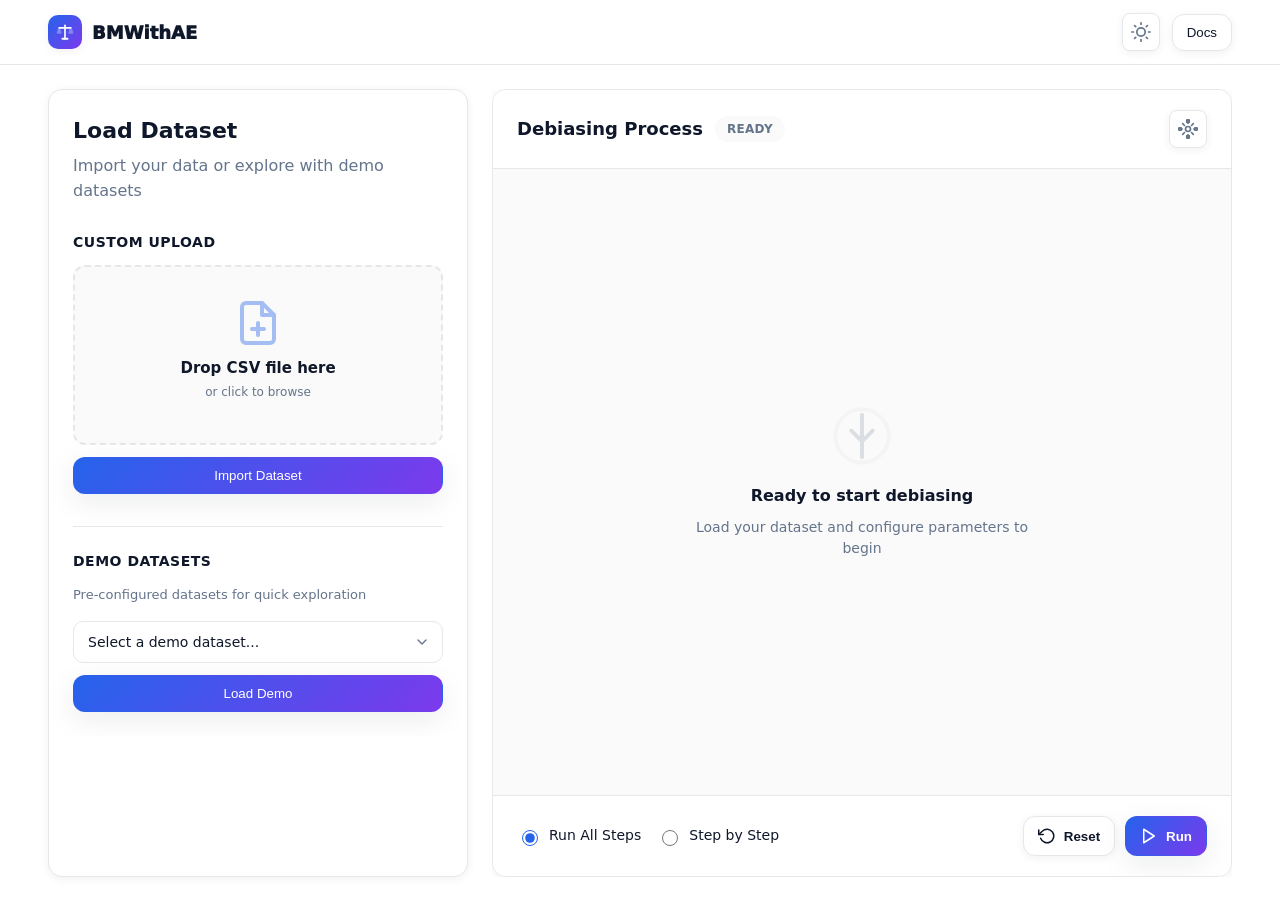
==== commit 1482c885: "add show details" ====
--- a/frontend/index.html
+++ b/frontend/index.html
@@ -4,8 +4,21 @@
   <meta charset="utf-8" />
   <meta name="viewport" content="width=device-width, initial-scale=1" />
   <title>BMWithAE — Home</title>
-  <link rel="stylesheet" href="styles.css" />
-  <script src="api.js"></script>
+  <link rel="stylesheet" href="css/styles.css" />
+
+  <script src="js_index/api.js"></script>
+  <script src="js_index/utils.js" defer></script>
+  <script src="js_index/theme.js" defer></script>
+  <script src="js_index/loadData.js" defer></script>
+  <script src="js_index/attributeSelection.js" defer></script>
+  <script src="js_index/dataExplorer.js" defer></script>
+  <script src="js_index/subgroup.js" defer></script>
+  <script src="js_index/configModal.js" defer></script>
+  <script src="js_index/display.js" defer></script>
+  <script src="js_index/afterProcess.js" defer></script>
+  <script src="js_index/poll.js" defer></script>
+  <script src="js_index/processControl.js" defer></script>
+  <script src="js_index/app.js" defer></script>
 </head>
 <body>
   <!-- Header -->
@@ -26,7 +39,7 @@
             <line x1="9" y1="20" x2="15" y2="20" stroke-width="2.5"/>
           </svg>
         </span>
-        <span class="brand__name">BMWithAE</span>
+      <button class="brand__name">BMWithAE</button>
       </div>
       <nav class="nav">
         <button class="btn btn--icon-only" id="btnTheme" title="Toggle Theme">
@@ -59,7 +72,7 @@
           <div class="section-header">
             <h2>Load Dataset</h2>
             <p class="muted">Import your data or explore with demo datasets</p>
-        </div>
+          </div>
 
           <!-- Custom Upload -->
           <div class="upload-section">
@@ -104,7 +117,6 @@
               <select class="demo-select-box" id="demoSelectBox">
                 <option value="">Select a demo dataset...</option>
                 <option value="compas">COMPAS Recidivism</option>
-                <option value="adult">Adult Income Census</option>
                 <option value="credit">Credit Default</option>
               </select>
               <button class="btn btn--primary btn--full" id="btnLoadDemo">
@@ -123,7 +135,7 @@
             <!-- Load Status Message -->
             <div class="load-status" id="demoLoadStatus" style="display:none;"></div>
       </div>
-    </div>
+        </div>
         
         <!-- Data Explorer Panel (Hidden Initially) -->
         <div class="data-explorer-panel" id="dataExplorerPanel" style="display: none;">
@@ -173,6 +185,46 @@
               <div class="modal-footer">
                 <button class="btn btn--secondary" id="btnCancelAttrModal">Cancel</button>
                 <button class="btn btn--primary" id="btnConfirmAttrModal">Confirm</button>
+              </div>
+            </div>
+          </div>
+
+          <!-- Target Attribute Selector -->
+          <div class="explorer-section">
+            <label class="input-label">Target Attributes</label>
+            <div class="target-attr-selector" id="targetAttrSelector">
+              <div class="target-attr-display" id="targetAttrDisplay">
+                <span class="target-attr-text" id="targetAttrText">Select attributes...</span>
+              </div>
+              <button class="target-attr-btn" id="btnOpenTargetModal" title="Select Target Attributes">
+                <svg width="16" height="16" viewBox="0 0 24 24" fill="none" stroke="currentColor" stroke-width="2">
+                  <path d="M12 5v14M5 12h14"/>
+                </svg>
+              </button>
+            </div>
+          </div>
+
+          <!-- Target Attributes Modal -->
+          <div class="target-modal-overlay" id="targetModalOverlay" style="display: none;">
+            <div class="target-modal-content">
+              <div class="modal-header">
+                <h3>Select Target Attributes</h3>
+                <button class="modal-close" id="btnCloseTargetModal">
+                  <svg width="20" height="20" viewBox="0 0 24 24" fill="none" stroke="currentColor" stroke-width="2">
+                    <line x1="18" y1="6" x2="6" y2="18"/>
+                    <line x1="6" y1="6" x2="18" y2="18"/>
+                  </svg>
+                </button>
+              </div>
+              <div class="modal-body">
+                <p class="input-hint" style="margin-bottom: 16px;">Select one or more sensitive attributes to analyze bias</p>
+                <div class="target-attributes-list" id="targetAttributesList">
+                  <!-- Checkboxes will be populated here -->
+                </div>
+              </div>
+              <div class="modal-footer">
+                <button class="btn btn--secondary" id="btnCancelTargetModal">Cancel</button>
+                <button class="btn btn--primary" id="btnConfirmTargetModal">Confirm</button>
               </div>
             </div>
           </div>
@@ -301,11 +353,11 @@
                   <path d="M12 20v-6m0 0V4m0 10l4-4m-4 4l-4-4"/>
                   <circle cx="12" cy="12" r="10" opacity="0.2"/>
                 </svg>
-      </div>
+              </div>
               <p class="empty-state__title">Ready to start debiasing</p>
               <p class="empty-state__text">Load your dataset and configure parameters to begin</p>
-    </div>
-    </div>
+            </div>
+          </div>
 
           <div class="process-footer">
             <div class="process-controls">
@@ -337,7 +389,7 @@
             </div>
       </div>
     </div>
-  </section>
+      </section>
     </div>
   </main>
 
@@ -800,16 +852,16 @@
   </div>
 
   <script>
-    // CSV parser
+/*     // CSV parser
     function parseCSV(text, limitRows = 20){
       const lines = text.trim().split(/\r?\n/);
       const headers = lines[0].split(',').map(s=>s.trim());
       const rows = lines.slice(1, limitRows+1).map(l=> l.split(',').map(s=>s.trim()));
       return {headers, rows, total: Math.max(0, lines.length-1)};
-    }
+    } */
 
     // Demo datasets
-    const demoData = {
+    /* const demoData = {
       compas: {
         name: 'COMPAS',
         csv: `age,sex,race,priors_count,c_charge_degree,score,two_year_recid
@@ -848,2661 +900,8 @@
       }
     };
 
-    // Application State
-    const state = { 
-      currentFile: null,
-      currentData: null,
-      currentStep: 0,
-      isRunning: false,
-      runMode: 'all', // 'all' or 'step'
-      datasetId: null,
-      jobId: null,
-      history: [],
-      selectedMetric: 'Max_Epsilon',  // 默认选择 Max Epsilon
-      startTime: null,  // 开始时间，用于计算总时长
-      logPath: null,  // 实验日志路径
-      maxEpsilonSeries: [],  // 存储最大 epsilon 曲线数据（绝对值）
-      epsilonThreshold: 0,  // epsilon 阈值（绝对值）
-      currentConditions: {},  // 当前子群体定义的条件 {feature: value}
-      createdSubgroups: [],  // 已创建的子群体列表
-      featureStats: {},  // 特征统计信息
-      canDownload: false  // 是否可以下载transformation规则
-    };
+ */    // Application State
     
-    // Initialize API client
-    const api = new BMWithAEAPI();
-
-    // Configuration Parameters
-    const config = {
-      numToCatMethod: 'quartile',
-      numToCatCuts: 4,
-      seed: 0,
-      useBiasMitigation: true,
-      useAccuracyEnhancement: false,
-      mainStep: 'd3B',
-      mainClassifier: 'LR',
-      mainMaxIteration: 20,  // 增加到20轮，让epsilon有机会达到阈值
-      mainTrainingRate: 0.5,
-      mainThresholdEpsilon: 0.9,
-      mainThresholdAccuracy: 0.01,
-      mainAeImportanceMeasure: 'a1',
-      mainAeRebinMethod: 'r1',
-      mainAlphaO: 0.8,
-      evalHOrder: 'default',
-      evalSum: 'd1A',
-      evalCat: 'cat-a',
-      evalNum: 'num-a',
-      evalScale: 'zscore',
-      evalDistMetric: 'euclidean',
-      evalMetricFairness: ['BNC', 'BPC', 'CUAE', 'EOpp', 'EO', 'FDRP', 'FORP', 'FNRB', 'FPRB', 'NPVP', 'OAE', 'PPVP', 'SP'],
-      evalMetricAccuracy: ['ACC', 'F1', 'Recall', 'Precision'],
-      transformMethod: 'poly',
-      transformMulti: 't1',
-      transformStream: 'd4A',
-      streamConfig: {
-        p: 102,
-        q: 173,
-        emin: 0.5,
-        emax: 2,
-        order: 0,
-        length: 10
-      }
-    };
-
-    const $ = s => document.querySelector(s);
-    const $$ = s => document.querySelectorAll(s);
-
-    function displayFileName(file){
-      const fileList = $('#fileList');
-      const fileSize = (file.size / 1024).toFixed(2) + ' KB';
-      fileList.innerHTML = `
-        <div class="file-item">
-          <span class="file-item__icon">
-            <svg width="16" height="16" viewBox="0 0 24 24" fill="none" stroke="currentColor" stroke-width="2.5" stroke-linecap="round" stroke-linejoin="round">
-              <polyline points="20 6 9 17 4 12"/>
-            </svg>
-          </span>
-          <span class="file-item__name">${file.name}</span>
-          <span class="file-item__size">${fileSize}</span>
-        </div>
-      `;
-    }
-
-    function handleFile(file){
-      if(!file || !file.name.endsWith('.csv')){
-        alert('Please select a valid CSV file.');
-        return;
-      }
-      state.currentFile = file;
-      displayFileName(file);
-      $('#dropzone').classList.add('has-file');
-    }
-
-    function showLoadStatus(elementId, message, type = 'success') {
-      const statusEl = $(elementId);
-      statusEl.style.display = 'flex';
-      statusEl.className = `load-status load-status--${type}`;
-      statusEl.innerHTML = `
-        <svg width="16" height="16" viewBox="0 0 24 24" fill="none" stroke="currentColor" stroke-width="2.5" stroke-linecap="round" stroke-linejoin="round">
-          ${type === 'success' ? 
-            '<polyline points="20 6 9 17 4 12"/>' : 
-            '<circle cx="12" cy="12" r="10"/><line x1="12" y1="8" x2="12" y2="12"/><line x1="12" y1="16" x2="12.01" y2="16"/>'
-          }
-        </svg>
-        <span style="flex: 1;">${message}</span>
-        <button class="load-status-close" onclick="this.parentElement.style.display='none'" title="Dismiss">
-          <svg width="14" height="14" viewBox="0 0 24 24" fill="none" stroke="currentColor" stroke-width="2" stroke-linecap="round" stroke-linejoin="round">
-            <line x1="18" y1="6" x2="6" y2="18"></line>
-            <line x1="6" y1="6" x2="18" y2="18"></line>
-          </svg>
-        </button>
-      `;
-      
-      // Status remains visible until user dismisses it
-    }
-
-    async function importData(){
-      if(!state.currentFile){
-        alert('Please select a file first.');
-        return;
-      }
-      
-      const btn = $('#btnImport');
-      const btnText = btn.querySelector('.btn-text');
-      const btnSpinner = btn.querySelector('.btn-spinner');
-      
-      // Show loading state
-      btn.disabled = true;
-      btnText.style.display = 'none';
-      btnSpinner.style.display = 'inline-block';
-      
-      try {
-        // Need to prompt for target and protected columns
-        // For demo, use default columns for credit dataset
-        const result = await api.uploadDataset(
-          state.currentFile,
-          'default payment next month',  // target column
-          ['SEX', 'MARRIAGE']  // protected columns
-        );
-        
-        if (result.status === 'success') {
-          state.datasetId = result.data.dataset_id;
-          state.currentData = result.data.filename;
-          
-          showLoadStatus('#loadStatus', 
-            `Successfully loaded ${result.data.rows.toLocaleString()} rows and ${result.data.columns} columns from ${result.data.filename}`,
-            'success'
-          );
-        } else {
-          throw new Error(result.message);
-        }
-      } catch(err) {
-        showLoadStatus('#loadStatus', 
-          `Error loading file: ${err.message}`,
-          'error'
-        );
-      } finally {
-        // Reset button state
-        btn.disabled = false;
-        btnText.style.display = 'inline';
-        btnSpinner.style.display = 'none';
-      }
-    }
-
-    async function loadDemoData(demoKey){
-      const btn = $('#btnLoadDemo');
-      const btnText = btn.querySelector('.btn-text');
-      const btnSpinner = btn.querySelector('.btn-spinner');
-      
-      // Show loading state
-      btn.disabled = true;
-      btnText.style.display = 'none';
-      btnSpinner.style.display = 'inline-block';
-      
-      try {
-        const result = await api.loadDemo(demoKey);
-        
-        if (result.status === 'success') {
-          state.datasetId = result.data.dataset_id;
-          state.currentData = result.data.filename;
-          state.datasetInfo = result.data; // Store dataset info
-          
-          // Trigger transition to data explorer immediately
-          setTimeout(() => {
-            showDataExplorer();
-          }, 300);
-        } else {
-          throw new Error(result.message);
-        }
-      } catch(err) {
-        showLoadStatus('#demoLoadStatus', 
-          `Error loading demo: ${err.message}`,
-          'error'
-        );
-      } finally {
-        // Reset button state
-        btn.disabled = false;
-        btnText.style.display = 'inline';
-        btnSpinner.style.display = 'none';
-      }
-    }
-
-    // Drag and drop handlers
-    const dropzone = $('#dropzone');
-    const fileInput = $('#fileInput');
-
-    dropzone.addEventListener('click', ()=> fileInput.click());
-    
-    fileInput.addEventListener('change', (e)=> {
-      if(e.target.files[0]) handleFile(e.target.files[0]);
-    });
-
-    dropzone.addEventListener('dragover', (e)=> {
-      e.preventDefault();
-      dropzone.classList.add('dragover');
-    });
-
-    dropzone.addEventListener('dragleave', ()=> {
-      dropzone.classList.remove('dragover');
-    });
-
-    dropzone.addEventListener('drop', (e)=> {
-      e.preventDefault();
-      dropzone.classList.remove('dragover');
-      if(e.dataTransfer.files[0]) handleFile(e.dataTransfer.files[0]);
-    });
-
-    // Demo dataset loader
-    $('#btnLoadDemo').addEventListener('click', ()=> {
-      const selectBox = $('#demoSelectBox');
-      const demoKey = selectBox.value;
-      if(!demoKey){
-        alert('Please select a demo dataset first.');
-        return;
-      }
-      loadDemoData(demoKey);
-    });
-
-    // Modal Functions
-    function openConfigModal() {
-      $('#configModal').classList.add('active');
-      loadConfigToForm();
-    }
-
-    function closeConfigModal() {
-      $('#configModal').classList.remove('active');
-    }
-
-    function loadConfigToForm() {
-      $('#numToCatMethod').value = config.numToCatMethod;
-      $('#numToCatCuts').value = config.numToCatCuts;
-      $('#seed').value = config.seed;
-      $('#useBiasMitigation').checked = config.useBiasMitigation;
-      $('#useAccuracyEnhancement').checked = config.useAccuracyEnhancement;
-      $('#mainStep').value = config.mainStep;
-      $('#mainClassifier').value = config.mainClassifier;
-      $('#mainMaxIteration').value = config.mainMaxIteration;
-      $('#mainTrainingRate').value = config.mainTrainingRate;
-      $('#mainThresholdEpsilon').value = config.mainThresholdEpsilon;
-      $('#mainThresholdEpsilonSlider').value = config.mainThresholdEpsilon;
-      $('#epsilonValue').textContent = config.mainThresholdEpsilon.toFixed(2);
-      $('#mainThresholdAccuracy').value = config.mainThresholdAccuracy;
-      $('#mainAeImportanceMeasure').value = config.mainAeImportanceMeasure;
-      $('#mainAeRebinMethod').value = config.mainAeRebinMethod;
-      $('#mainAlphaO').value = config.mainAlphaO;
-      $('#evalHOrder').value = config.evalHOrder;
-      $('#evalSum').value = config.evalSum;
-      $('#evalCat').value = config.evalCat;
-      $('#evalNum').value = config.evalNum;
-      $('#evalScale').value = config.evalScale;
-      $('#evalDistMetric').value = config.evalDistMetric;
-      $('#transformMethod').value = config.transformMethod;
-      $('#transformMulti').value = config.transformMulti;
-      $('#transformStream').value = config.transformStream;
-      $('#streamConfigP').value = config.streamConfig.p;
-      $('#streamConfigQ').value = config.streamConfig.q;
-      $('#streamConfigEmin').value = config.streamConfig.emin;
-      $('#streamConfigEmax').value = config.streamConfig.emax;
-      $('#streamConfigOrder').value = config.streamConfig.order;
-      $('#streamConfigLength').value = config.streamConfig.length;
-      
-      // Setup epsilon slider sync
-      setupEpsilonSync();
-    }
-    
-    function setupEpsilonSync() {
-      const slider = $('#mainThresholdEpsilonSlider');
-      const input = $('#mainThresholdEpsilon');
-      const display = $('#epsilonValue');
-      
-      function updateSliderProgress(value) {
-        const percent = (value / 1) * 100;
-        slider.style.setProperty('--slider-value', percent + '%');
-      }
-      
-      // Initialize
-      updateSliderProgress(slider.value);
-      
-      slider.addEventListener('input', (e) => {
-        const value = parseFloat(e.target.value);
-        input.value = value;
-        display.textContent = value.toFixed(2);
-        updateSliderProgress(value);
-      });
-      
-      input.addEventListener('input', (e) => {
-        const value = parseFloat(e.target.value);
-        if (!isNaN(value) && value >= 0 && value <= 1) {
-          slider.value = value;
-          display.textContent = value.toFixed(2);
-          updateSliderProgress(value);
-        }
-      });
-    }
-
-    function saveConfigFromForm() {
-      config.numToCatMethod = $('#numToCatMethod').value;
-      config.numToCatCuts = parseInt($('#numToCatCuts').value);
-      config.seed = parseInt($('#seed').value);
-      config.useBiasMitigation = $('#useBiasMitigation').checked;
-      config.useAccuracyEnhancement = $('#useAccuracyEnhancement').checked;
-      
-      console.log('[DEBUG] Saved config - Use BM:', config.useBiasMitigation, 'Use AE:', config.useAccuracyEnhancement);
-      config.mainStep = $('#mainStep').value;
-      config.mainClassifier = $('#mainClassifier').value;
-      config.mainMaxIteration = parseInt($('#mainMaxIteration').value);
-      config.mainTrainingRate = parseFloat($('#mainTrainingRate').value);
-      config.mainThresholdEpsilon = parseFloat($('#mainThresholdEpsilon').value);
-      config.mainThresholdAccuracy = parseFloat($('#mainThresholdAccuracy').value);
-      config.mainAeImportanceMeasure = $('#mainAeImportanceMeasure').value;
-      config.mainAeRebinMethod = $('#mainAeRebinMethod').value;
-      config.mainAlphaO = parseFloat($('#mainAlphaO').value);
-      config.evalHOrder = $('#evalHOrder').value;
-      config.evalSum = $('#evalSum').value;
-      config.evalCat = $('#evalCat').value;
-      config.evalNum = $('#evalNum').value;
-      config.evalScale = $('#evalScale').value;
-      config.evalDistMetric = $('#evalDistMetric').value;
-      config.transformMethod = $('#transformMethod').value;
-      config.transformMulti = $('#transformMulti').value;
-      config.transformStream = $('#transformStream').value;
-      config.streamConfig.p = parseInt($('#streamConfigP').value);
-      config.streamConfig.q = parseInt($('#streamConfigQ').value);
-      config.streamConfig.emin = parseFloat($('#streamConfigEmin').value);
-      config.streamConfig.emax = parseFloat($('#streamConfigEmax').value);
-      config.streamConfig.order = parseInt($('#streamConfigOrder').value);
-      config.streamConfig.length = parseInt($('#streamConfigLength').value);
-      
-      // Get selected fairness metrics
-      config.evalMetricFairness = Array.from($$('.checkbox-group input[type="checkbox"]'))
-        .filter(cb => cb.checked && ['BNC','BPC','CUAE','EOpp','EO','FDRP','FORP','FNRB','FPRB','NPVP','OAE','PPVP','SP'].includes(cb.value))
-        .map(cb => cb.value);
-      
-      // Get selected accuracy metrics
-      config.evalMetricAccuracy = Array.from($$('.checkbox-group input[type="checkbox"]'))
-        .filter(cb => cb.checked && ['ACC','F1','Recall','Precision'].includes(cb.value))
-        .map(cb => cb.value);
-    }
-
-    // Helper function to calculate overall fairness from metrics
-    // Overall Fairness Score 现在由后端计算
-    // 后端在每次 evaluate() 后会自动添加 metrics['Overall_Fairness']
-    // 算法：所有 fairness metrics 的平均值（越小越公平，0为完美公平）
-    
-    // Process Control Functions
-    const processSteps = [
-      { name: 'Data Preprocessing', desc: 'Preparing and cleaning data' },
-      { name: 'Feature Engineering', desc: 'Extracting and transforming features' },
-      { name: 'Model Training', desc: 'Training classification model' },
-      { name: 'Bias Detection', desc: 'Analyzing fairness metrics' },
-      { name: 'Bias Mitigation', desc: 'Applying debiasing techniques' },
-      { name: 'Accuracy Enhancement', desc: 'Optimizing model performance' },
-      { name: 'Final Evaluation', desc: 'Computing final metrics' }
-    ];
-
-    function showProcessStep(stepIndex, realData = null) {
-      const processContent = $('#processContent');
-      
-      // 获取当前选择的 metric（如果有的话），默认 Max_Epsilon
-      if (!state.selectedMetric) {
-        state.selectedMetric = 'Max_Epsilon';
-      }
-      const currentSelectedMetric = state.selectedMetric;
-      console.log(`[DEBUG] Rendering chart for metric: ${currentSelectedMetric}, step: ${stepIndex}, realData: ${realData}`);
-      
-      // 确定当前步骤名称和描述
-      let stepName = 'Processing';
-      let stepDesc = 'Running debiasing process';
-      let currentIteration = state.history.length;
-      
-      if (realData && state.history.length > 0) {
-        const lastHistory = state.history[state.history.length - 1];
-        // 根据 iteration 数据判断当前步骤
-        if (config.useBiasMitigation && !config.useAccuracyEnhancement) {
-          stepName = 'Bias Mitigation';
-          stepDesc = 'Reducing bias in the model';
-        } else if (!config.useBiasMitigation && config.useAccuracyEnhancement) {
-          stepName = 'Accuracy Enhancement';
-          stepDesc = 'Improving model accuracy';
-        } else if (config.useBiasMitigation && config.useAccuracyEnhancement) {
-          // 两者都启用时，显示综合步骤
-          stepName = 'Bias Mitigation & Accuracy Enhancement';
-          stepDesc = 'Optimizing fairness and accuracy';
-        }
-      }
-      
-      // Use real data if available, otherwise generate sample data
-      let fairnessData, accuracyData, fairnessScore, accuracyScore;
-      
-      console.log('[DEBUG] showProcessStep - Before data processing:');
-      console.log('  - currentSelectedMetric:', currentSelectedMetric);
-      console.log('  - state.maxEpsilonSeries:', state.maxEpsilonSeries);
-      console.log('  - state.epsilonThreshold:', state.epsilonThreshold);
-      console.log('  - realData:', realData);
-      console.log('  - state.history.length:', state.history.length);
-      
-      // 准备左侧图表数据（根据选择的 metric）
-      let leftChartData = [];
-      let leftChartLabel = '';
-      let showThreshold = false;
-      
-      if (currentSelectedMetric === 'Max_Epsilon' && realData && state.maxEpsilonSeries.length > 0) {
-        // Max Epsilon 模式
-        leftChartData = state.maxEpsilonSeries.map((value, i) => ({
-          iteration: i + 1,
-          value: value
-        }));
-        leftChartLabel = 'Max Epsilon';
-        showThreshold = true;  // 只有 Max Epsilon 显示阈值线
-        console.log('[DEBUG] Left chart - Max epsilon data:', leftChartData);
-      } else if (realData && state.history.length > 0) {
-        // 其他 Fairness Metrics 模式
-        leftChartData = state.history.map((h, i) => {
-          let value = 0;
-          if (h && h.metrics && h.metrics[currentSelectedMetric] !== undefined) {
-            const metricValue = h.metrics[currentSelectedMetric];
-            if (typeof metricValue === 'object' && metricValue !== null) {
-              const values = Object.values(metricValue).filter(v => typeof v === 'number');
-              value = values.length > 0 ? values.reduce((a, b) => a + b, 0) / values.length : 0;
-            } else if (typeof metricValue === 'number') {
-              value = metricValue;
-            }
-          }
-          return { iteration: i + 1, value: value };
-        });
-        leftChartLabel = currentSelectedMetric;
-        console.log('[DEBUG] Left chart - Fairness metric data:', leftChartData);
-      }
-      
-      // Extract accuracy data（无论选择什么 metric 都要显示）
-      // Skip iteration 0 (initial state) to align with epsilon series
-      if (realData && state.history.length > 0) {
-        accuracyData = state.history
-          .filter((h, i) => i > 0)  // Skip iteration 0
-          .map((h, i) => ({
-            iteration: i + 1,
-            value: h && h.metrics && h.metrics.ACC ? h.metrics.ACC : 0
-          }));
-        console.log('[DEBUG] Accuracy data extracted (excluding iteration 0):', accuracyData);
-      } else {
-        accuracyData = [];
-        console.log('[DEBUG] No accuracy data - realData:', realData, 'history.length:', state.history.length);
-      }
-      
-      if (realData && state.history.length > 0) {
-        // Use real historical data - 显示用户选择的具体metric
-        fairnessData = state.history.map((h, i) => {
-          let value = 0;
-          if (h && h.metrics && h.metrics[currentSelectedMetric] !== undefined) {
-            const metricValue = h.metrics[currentSelectedMetric];
-            // 如果是嵌套字典（如 {'SEX': 0.001}），取平均值
-            if (typeof metricValue === 'object' && metricValue !== null) {
-              const values = Object.values(metricValue).filter(v => typeof v === 'number');
-              value = values.length > 0 ? values.reduce((a, b) => a + b, 0) / values.length : 0;
-            } else if (typeof metricValue === 'number') {
-              value = metricValue;
-            }
-          }
-          return { iteration: i + 1, value: value };
-        });
-        
-        // Safely access latest metrics
-        const latestHistory = state.history[state.history.length - 1];
-        const latestMetrics = latestHistory ? latestHistory.metrics : null;
-        
-        if (latestMetrics && latestMetrics[currentSelectedMetric] !== undefined) {
-          const metricValue = latestMetrics[currentSelectedMetric];
-          if (typeof metricValue === 'object' && metricValue !== null) {
-            const values = Object.values(metricValue).filter(v => typeof v === 'number');
-            fairnessScore = values.length > 0 
-              ? (values.reduce((a, b) => a + b, 0) / values.length).toFixed(6)
-              : '0.000000';
-          } else {
-            fairnessScore = metricValue.toFixed(6);
-          }
-        } else {
-          fairnessScore = '0.000000';
-        }
-        accuracyScore = latestMetrics ? (latestMetrics.ACC || 0.8).toFixed(4) : '0.8000';
-      } else {
-        // Generate sample data
-        fairnessData = Array.from({length: 10}, (_, i) => ({
-          iteration: i + 1,
-          value: 0.5 + Math.random() * 0.3 + (i * 0.02)
-        }));
-        accuracyData = Array.from({length: 10}, (_, i) => ({
-          iteration: i + 1,
-          value: 0.85 - Math.random() * 0.05 - (i * 0.005)
-        }));
-        fairnessScore = (Math.random() * 0.3 + 0.7).toFixed(6);
-        accuracyScore = (Math.random() * 0.1 + 0.85).toFixed(4);
-      }
-      
-      // Fairness metrics descriptions
-      const metricDescriptions = {
-        'BNC': 'Between Negative Classes',
-        'BPC': 'Between Positive Classes',
-        'CUAE': 'Conditional Use Accuracy Equality',
-        'EOpp': 'Equal Opportunity',
-        'EO': 'Equalized Odds',
-        'FDRP': 'False Discovery Rate Parity',
-        'FORP': 'False Omission Rate Parity',
-        'FNRB': 'False Negative Rate Balance',
-        'FPRB': 'False Positive Rate Balance',
-        'NPVP': 'Negative Predictive Value Parity',
-        'OAE': 'Overall Accuracy Equality',
-        'PPVP': 'Positive Predictive Value Parity',
-        'SP': 'Statistical Parity'
-      };
-      
-      // 计算右侧 Accuracy 图表的 Y轴范围（仅使用 accuracyData）
-      const accuracyValues = accuracyData.map(d => d.value);
-      const accMaxValue = accuracyData.length > 0 ? Math.max(...accuracyValues) : 1;
-      const accMinValue = accuracyData.length > 0 ? Math.min(...accuracyValues) : 0;
-      const accRange = accMaxValue - accMinValue || 0.001;
-      
-      // 添加15%的padding
-      const yMax = accMaxValue + accRange * 0.15;
-      const yMin = Math.max(0, accMinValue - accRange * 0.15);
-      const yRange = yMax - yMin || 0.001;
-      
-      // Y轴缩放函数（右侧 Accuracy 图表使用）
-      const scaleY = (value) => {
-        return 250 - ((value - yMin) / yRange) * 220;
-      };
-      
-      // Y轴标签格式化函数（不使用科学计数法）
-      const formatYLabel = (value) => {
-        // 对于非常小的值使用科学计数法
-        if (Math.abs(value) < 0.0001 && value !== 0) {
-          return value.toExponential(2);
-        } else if (Math.abs(value) < 0.01) {
-          return value.toFixed(6);
-        } else if (value >= 0 && value <= 1) {
-          return value.toFixed(3);
-        } else {
-          return value.toFixed(2);
-        }
-      };
-      
-      // 计算左侧图表的 Y轴范围
-      const leftChartValues = leftChartData.map(d => d.value);
-      const leftMaxValue = leftChartData.length > 0 ? Math.max(...leftChartValues, showThreshold ? state.epsilonThreshold : 0) : 0.001;
-      const leftMinValue = leftChartData.length > 0 ? Math.min(...leftChartValues, showThreshold ? state.epsilonThreshold : 0) : 0;
-      const leftRange = leftMaxValue - leftMinValue || 0.0001;
-      const leftYMax = leftMaxValue + leftRange * 0.15;
-      const leftYMin = Math.max(0, leftMinValue - leftRange * 0.15);
-      const leftYRange = leftYMax - leftYMin || 0.0001;
-      const scaleLeftY = (value) => 250 - ((value - leftYMin) / leftYRange) * 220;
-      
-      // 计算总时间
-      const totalTime = state.startTime ? ((Date.now() - state.startTime) / 1000).toFixed(2) : '0.00';
-      
-      processContent.innerHTML = `
-        <div class="process-step-display">
-          <div class="step-visualization" style="padding: 8px 24px; background: transparent;">
-            <div class="charts-container" style="display: grid; grid-template-columns: 1fr 1fr; gap: 20px;">
-              
-              <!-- Left Chart: Fairness Metrics -->
-              <div class="chart-section" style="background: transparent; border: none; padding: 0; padding-right: 20px; border-right: 1px solid #e5e7eb;">
-                <div class="chart-header" style="margin-top: 16px;">
-                  <h4 class="chart-title">Metrics</h4>
-                  <select class="metric-selector" id="metricSelector">
-                    <option value="Max_Epsilon" ${currentSelectedMetric === 'Max_Epsilon' ? 'selected' : ''}>Max Epsilon</option>
-                    <option value="Overall_Fairness" ${currentSelectedMetric === 'Overall_Fairness' ? 'selected' : ''}>Overall Fairness Score</option>
-                    <optgroup label="Individual Metrics">
-                      ${config.evalMetricFairness.map(metric => 
-                        `<option value="${metric}" ${currentSelectedMetric === metric ? 'selected' : ''}>${metric} - ${metricDescriptions[metric]}</option>`
-                      ).join('')}
-                    </optgroup>
-                  </select>
-                </div>
-                <div class="line-chart" id="leftChart">
-                  <svg viewBox="0 0 400 280" class="chart-svg" preserveAspectRatio="xMidYMid meet">
-                    <!-- Grid lines -->
-                    ${Array.from({length: 6}, (_, i) => {
-                      const yPos = 30 + i * 44;
-                      const yValue = leftYMax - (i / 5) * leftYRange;
-                      return `
-                        <line x1="60" y1="${yPos}" x2="380" y2="${yPos}" stroke="#e5e7eb" stroke-width="1" opacity="0.5"/>
-                        <text x="55" y="${yPos + 4}" text-anchor="end" fill="#64748b" font-size="11">${formatYLabel(yValue)}</text>
-                      `;
-                    }).join('')}
-                    
-                    <!-- Threshold line (仅 Max Epsilon 显示) -->
-                    ${showThreshold && state.epsilonThreshold > 0 ? `
-                      <line x1="60" y1="${scaleLeftY(state.epsilonThreshold)}" x2="380" y2="${scaleLeftY(state.epsilonThreshold)}" 
-                            stroke="#ef4444" stroke-width="2" stroke-dasharray="5,5" opacity="0.8"/>
-                      <text x="375" y="${scaleLeftY(state.epsilonThreshold) - 5}" text-anchor="end" fill="#ef4444" font-size="10" font-weight="bold">
-                        Threshold
-                      </text>
-                    ` : ''}
-                    
-                    <!-- Data line -->
-                    ${leftChartData.length > 0 ? `
-                      <polyline fill="none" stroke="#2563eb" stroke-width="3"
-                        points="${leftChartData.map((d, i) => 
-                          `${60 + (i / Math.max(leftChartData.length - 1, 1)) * 320},${scaleLeftY(d.value)}`
-                        ).join(' ')}" />
-                      ${leftChartData.map((d, i) => `
-                        <circle cx="${60 + (i / Math.max(leftChartData.length - 1, 1)) * 320}" cy="${scaleLeftY(d.value)}" r="4" fill="#2563eb" opacity="0.8">
-                          <title>Iteration ${d.iteration}: ${formatYLabel(d.value)}</title>
-                        </circle>
-                      `).join('')}
-                    ` : ''}
-                    
-                    <!-- Axes -->
-                    <line x1="60" y1="250" x2="380" y2="250" stroke="#64748b" stroke-width="2"/>
-                    <line x1="60" y1="30" x2="60" y2="250" stroke="#64748b" stroke-width="2"/>
-                    <text x="220" y="270" text-anchor="middle" fill="#64748b" font-size="12">Iteration</text>
-                  </svg>
-                </div>
-              </div>
-              
-              <!-- Right Chart: Accuracy Only -->
-              <div class="chart-section" style="background: transparent; border: none; padding: 0; padding-left: 20px;">
-                <div class="chart-header" style="margin-top: 16px;">
-                  <h4 class="chart-title">Accuracy</h4>
-                </div>
-                <div class="line-chart" id="accuracyChart">
-                  <svg viewBox="0 0 400 280" class="chart-svg" preserveAspectRatio="xMidYMid meet">
-                    <!-- Grid lines -->
-                    ${Array.from({length: 6}, (_, i) => {
-                      const yPos = 30 + i * 44;
-                      const yValue = yMax - (i / 5) * yRange;
-                      return `
-                        <line x1="60" y1="${yPos}" x2="380" y2="${yPos}" stroke="#e5e7eb" stroke-width="1" opacity="0.5"/>
-                        <text x="55" y="${yPos + 4}" text-anchor="end" fill="#64748b" font-size="11">${formatYLabel(yValue)}</text>
-                      `;
-                    }).join('')}
-                    
-                    <!-- Accuracy line -->
-                    <polyline fill="none" stroke="#10b981" stroke-width="3"
-                      points="${accuracyData.map((d, i) => 
-                        `${60 + (i / Math.max(accuracyData.length - 1, 1)) * 320},${scaleY(d.value)}`
-                      ).join(' ')}" />
-                    ${accuracyData.map((d, i) => `
-                      <circle cx="${60 + (i / Math.max(accuracyData.length - 1, 1)) * 320}" cy="${scaleY(d.value)}" r="4" fill="#10b981" opacity="0.8">
-                        <title>Iteration ${d.iteration} - Accuracy: ${formatYLabel(d.value)}</title>
-                      </circle>
-                    `).join('')}
-                    
-                    <!-- Axes -->
-                    <line x1="60" y1="250" x2="380" y2="250" stroke="#64748b" stroke-width="2"/>
-                    <line x1="60" y1="30" x2="60" y2="250" stroke="#64748b" stroke-width="2"/>
-                    <text x="220" y="270" text-anchor="middle" fill="#64748b" font-size="12">Iteration</text>
-                  </svg>
-                </div>
-              </div>
-              
-            </div>
-          </div>
-          <div class="step-metrics">
-            <div class="metric-card">
-              <span class="metric-label">${leftChartLabel}</span>
-              <span class="metric-value">${leftChartData.length > 0 ? formatYLabel(leftChartData[leftChartData.length - 1].value) : 'N/A'}</span>
-            </div>
-            <div class="metric-card">
-              <span class="metric-label">Accuracy</span>
-              <span class="metric-value">${accuracyScore}</span>
-            </div>
-            <div class="metric-card">
-              <span class="metric-label">Total Time</span>
-              <span class="metric-value">${totalTime}s</span>
-            </div>
-          </div>
-        </div>
-        
-        <!-- History Section (Outside main window) -->
-        <div style="margin-top: 16px;">
-          <h4 style="margin: 0 0 12px 0; font-size: 14px; font-weight: 600; color: var(--text); text-transform: uppercase; letter-spacing: 0.5px;">Iteration History</h4>
-          <div class="history-panel-external">
-            <div class="history-list-external">
-              ${state.history.length > 0 ? state.history.filter(h => h && h.metrics).map((h, i) => `
-                <div class="history-item-external" onclick="showHistoryDetail(${i})">
-                  <span class="history-data">Iteration ${h.iteration !== undefined ? h.iteration : i}</span>
-                  <span class="history-divider">|</span>
-                  <span class="history-data">${config.useBiasMitigation && config.useAccuracyEnhancement ? 'BM+AE' : config.useBiasMitigation ? 'BM' : 'AE'}</span>
-                  <span class="history-divider">|</span>
-                  <span class="history-data">Fairness: ${h.metrics.Overall_Fairness !== undefined ? h.metrics.Overall_Fairness.toFixed(4) : 'N/A'}</span>
-                  <span class="history-divider">|</span>
-                  <span class="history-data">Acc: ${h.metrics.ACC !== undefined ? h.metrics.ACC.toFixed(4) : 'N/A'}</span>
-                </div>
-              `).join('') : '<div class="history-empty">No history yet</div>'}
-            </div>
-          </div>
-        </div>
-      </div>
-      `;
-      
-      // 绑定 metric selector 事件监听器
-      // 使用 setTimeout 确保 DOM 已完全渲染
-      setTimeout(() => {
-        const metricSelector = $('#metricSelector');
-        if (metricSelector) {
-          // 设置当前选中的 metric
-          if (state.selectedMetric) {
-            metricSelector.value = state.selectedMetric;
-          } else {
-            state.selectedMetric = metricSelector.value || 'Max_Epsilon';
-          }
-          
-          // 监听变化（使用 onchange 避免重复绑定）
-          metricSelector.onchange = function() {
-            state.selectedMetric = this.value;
-            console.log(`[DEBUG] Metric changed to: ${state.selectedMetric}`);
-            // 重新渲染图表（保持当前step和realData）
-            showProcessStep(stepIndex, true);
-          };
-        }
-      }, 0);
-    }
-
-    function updateProcessStatus(status) {
-      const statusEl = $('#processStatus');
-      statusEl.textContent = status;
-      statusEl.className = 'process-status status-' + status.toLowerCase().replace(/\s+/g, '-');
-    }
-    
-    // 显示 history 详情
-    function showHistoryDetail(index) {
-      if (index < 0 || index >= state.history.length) return;
-      
-      const h = state.history[index];
-      if (!h || !h.metrics) {
-        alert('No data available for this iteration.');
-        return;
-      }
-      
-      const mode = config.useBiasMitigation && config.useAccuracyEnhancement ? 'BM+AE' : config.useBiasMitigation ? 'BM' : 'AE';
-      const modeFull = config.useBiasMitigation && config.useAccuracyEnhancement ? 'Bias Mitigation + Accuracy Enhancement' : config.useBiasMitigation ? 'Bias Mitigation' : 'Accuracy Enhancement';
-      
-      // Update modal title
-      $('#historyDetailTitle').textContent = `Iteration ${h.iteration !== undefined ? h.iteration : index} Details`;
-      
-      // Build modal content
-      const modalBody = $('#historyDetailBody');
-      modalBody.innerHTML = `
-        <!-- Main Metrics Cards -->
-        <div class="history-detail-metrics-grid">
-          <div class="history-detail-metric-card">
-            <div class="history-detail-metric-header">
-              <div class="history-detail-metric-icon history-detail-metric-icon--primary">
-                <svg width="20" height="20" viewBox="0 0 24 24" fill="none" stroke="currentColor" stroke-width="2">
-                  <line x1="12" y1="4" x2="12" y2="20"></line>
-                  <line x1="5" y1="7" x2="19" y2="7"></line>
-                  <line x1="6" y1="11" x2="10" y2="11"></line>
-                  <line x1="14" y1="11" x2="18" y2="11"></line>
-                </svg>
-              </div>
-              <div class="history-detail-metric-title">Overall Fairness</div>
-            </div>
-            <div class="history-detail-metric-value">${h.metrics?.Overall_Fairness?.toFixed(6) || 'N/A'}</div>
-          </div>
-
-          <div class="history-detail-metric-card">
-            <div class="history-detail-metric-header">
-              <div class="history-detail-metric-icon history-detail-metric-icon--success">
-                <svg width="20" height="20" viewBox="0 0 24 24" fill="none" stroke="currentColor" stroke-width="2">
-                  <circle cx="12" cy="12" r="10"></circle>
-                  <path d="M9 12l2 2 4-4"></path>
-                </svg>
-              </div>
-              <div class="history-detail-metric-title">Accuracy</div>
-            </div>
-            <div class="history-detail-metric-value">${h.metrics?.ACC?.toFixed(6) || 'N/A'}</div>
-          </div>
-
-          <div class="history-detail-metric-card">
-            <div class="history-detail-metric-header">
-              <div class="history-detail-metric-icon history-detail-metric-icon--warning">
-                <svg width="20" height="20" viewBox="0 0 24 24" fill="none" stroke="currentColor" stroke-width="2">
-                  <line x1="18" y1="20" x2="18" y2="10"></line>
-                  <line x1="12" y1="20" x2="12" y2="4"></line>
-                  <line x1="6" y1="20" x2="6" y2="14"></line>
-                </svg>
-              </div>
-              <div class="history-detail-metric-title">Max Epsilon</div>
-            </div>
-            <div class="history-detail-metric-value">${h.current_max_epsilon !== undefined ? h.current_max_epsilon.toExponential(3) : 'N/A'}</div>
-          </div>
-        </div>
-
-        <!-- Additional Metrics Section -->
-        <div class="history-detail-section">
-          <h4 class="history-detail-section-title">Performance Metrics</h4>
-          <div class="history-detail-info-row">
-            <span class="history-detail-info-label">F1 Score</span>
-            <span class="history-detail-info-value">${h.metrics?.F1?.toFixed(6) || 'N/A'}</span>
-          </div>
-          <div class="history-detail-info-row">
-            <span class="history-detail-info-label">Recall</span>
-            <span class="history-detail-info-value">${h.metrics?.Recall?.toFixed(6) || 'N/A'}</span>
-          </div>
-          <div class="history-detail-info-row">
-            <span class="history-detail-info-label">Precision</span>
-            <span class="history-detail-info-value">${h.metrics?.Precision?.toFixed(6) || 'N/A'}</span>
-          </div>
-        </div>
-
-        ${h.selected_attribute || h.selected_label_O ? `
-        <!-- Iteration Details Section -->
-        <div class="history-detail-section">
-          <h4 class="history-detail-section-title">Iteration Details</h4>
-          ${h.selected_attribute ? `
-          <div class="history-detail-info-row">
-            <span class="history-detail-info-label">Selected Attribute</span>
-            <span class="history-detail-info-value">${h.selected_attribute}</span>
-          </div>
-          ` : ''}
-          ${h.selected_label_O ? `
-          <div class="history-detail-info-row">
-            <span class="history-detail-info-label">Protected Attribute</span>
-            <span class="history-detail-info-value">${h.selected_label_O}</span>
-          </div>
-          ` : ''}
-        </div>
-        ` : ''}
-      `;
-      
-      // Show modal
-      const modal = $('#historyDetailModal');
-      modal.style.display = 'flex';
-    }
-
-    // Close history detail modal
-    function closeHistoryDetailModal() {
-      const modal = $('#historyDetailModal');
-      modal.style.display = 'none';
-    }
-
-    // Setup history detail modal events
-    $('#btnCloseHistoryDetail').addEventListener('click', closeHistoryDetailModal);
-    $('#btnCloseHistoryDetailFooter').addEventListener('click', closeHistoryDetailModal);
-    $('#historyDetailModalOverlay').addEventListener('click', closeHistoryDetailModal);
-
-    async function runAllSteps() {
-      if (!state.datasetId) {
-        alert('Please load a dataset first.');
-          return;
-        }
-      
-      // Get selected protected attributes from data explorer
-      const protectedAttrs = getSelectedProtectedAttributes();
-      if (!protectedAttrs || protectedAttrs.length === 0) {
-        alert('Please select at least one protected attribute in the Data Explorer first.');
-        return;
-      }
-      
-      state.isRunning = true;
-      state.currentStep = 0;
-      state.history = [];
-      state.startTime = Date.now();  // 记录开始时间
-      updateProcessStatus('Running');
-      $('#runBtnText').textContent = 'Running...';
-      $('#btnRun').disabled = true;
-
-      try {
-        // Update backend config
-        await updateBackendConfig();
-        
-        // Initialize debiasing job with selected protected attributes
-        console.log('[INFO] Starting debiasing with protected attributes:', protectedAttrs);
-        const initResult = await api.initDebias(state.datasetId, protectedAttrs);
-        if (initResult.status !== 'success') {
-          throw new Error(initResult.message);
-        }
-        
-        state.jobId = initResult.data.job_id;
-        
-        // Add initial metrics to history
-        state.history.push({
-          iteration: 0,
-          metrics: initResult.data.init_metrics
-        });
-        
-        // Start full process in background
-        const startResult = await api.runFullProcess(state.jobId);
-        
-        if (startResult.status !== 'success') {
-          throw new Error(startResult.message);
-        }
-        
-        // 开始轮询进度（不在这里重置按钮，等轮询完成后再重置）
-        pollJobProgress();
-      } catch (err) {
-        alert(`Error: ${err.message}`);
-        updateProcessStatus('Error');
-        $('#runBtnText').textContent = 'Run';
-        $('#btnRun').disabled = false;
-        state.isRunning = false;
-      }
-    }
-    
-    // 轮询job进度
-    let pollInterval = null;
-    let timeUpdateInterval = null;
-    
-    // 启动实时时间更新
-    function startTimeUpdate() {
-      if (timeUpdateInterval) {
-        clearInterval(timeUpdateInterval);
-      }
-      
-      timeUpdateInterval = setInterval(() => {
-        if (state.startTime && state.isRunning) {
-          const totalTime = ((Date.now() - state.startTime) / 1000).toFixed(2);
-          const timeEl = document.querySelector('.metric-card:nth-child(3) .metric-value');
-          if (timeEl) {
-            timeEl.textContent = `${totalTime}s`;
-          }
-        }
-      }, 10); // 每10ms更新一次
-    }
-    
-    // 停止实时时间更新
-    function stopTimeUpdate() {
-      if (timeUpdateInterval) {
-        clearInterval(timeUpdateInterval);
-        timeUpdateInterval = null;
-      }
-    }
-    
-    async function pollJobProgress() {
-      if (!state.jobId) return;
-      
-      // 清除之前的轮询
-      if (pollInterval) {
-        clearInterval(pollInterval);
-      }
-      
-      // 启动实时时间更新
-      startTimeUpdate();
-      
-      pollInterval = setInterval(async () => {
-        try {
-          const statusResult = await api.getJobStatus(state.jobId);
-          
-          if (statusResult.status === 'success') {
-            const data = statusResult.data;
-            
-            console.log('[DEBUG] pollJobProgress - Full response data:', data);
-            console.log('[DEBUG] pollJobProgress - data.max_epsilon_series:', data.max_epsilon_series);
-            console.log('[DEBUG] pollJobProgress - data.epsilon_threshold:', data.epsilon_threshold);
-            
-            // 保存 max_epsilon_series 和 epsilon_threshold 到 state
-            if (data.max_epsilon_series && Array.isArray(data.max_epsilon_series) && data.max_epsilon_series.length > 0) {
-              state.maxEpsilonSeries = data.max_epsilon_series;
-              console.log('[DEBUG] ✅ Saved max_epsilon_series to state:', state.maxEpsilonSeries);
-            } else {
-              console.log('[DEBUG] ❌ max_epsilon_series is empty or invalid, not saving to state');
-            }
-            if (data.epsilon_threshold !== undefined) {
-              state.epsilonThreshold = data.epsilon_threshold;
-              console.log('[DEBUG] epsilon_threshold:', data.epsilon_threshold);
-            }
-            
-            // 更新进度显示
-            updateProcessStatus(`Running (${data.current_iteration}/${data.max_iteration})`);
-            
-            // 更新history（只包含已完成的iterations）
-            if (data.history && data.history.length > 0) {
-              console.log('[DEBUG] Received history from backend:', data.history.length, 'items');
-              console.log('[DEBUG] Current state.history:', state.history.length, 'items');
-              
-              // 合并新的history（包含初始值和所有迭代）
-              // state.history[0] 是初始metrics，data.history 包含所有迭代
-              if (state.history.length > 0 && state.history[0]) {
-                // 如果已有初始值，合并后续的迭代
-                if (data.history.length > state.history.length - 1) {
-                  state.history = [state.history[0], ...data.history];
-                  console.log('[DEBUG] Merged history with initial value, total:', state.history.length);
-                }
-              } else {
-                // 如果没有初始值，直接使用data.history
-                state.history = data.history;
-                console.log('[DEBUG] Using backend history directly, total:', state.history.length);
-              }
-              
-              // 检查 history 中的每个元素
-              state.history.forEach((h, i) => {
-                if (!h || !h.metrics) {
-                  console.warn(`[WARN] History item ${i} is invalid:`, h);
-                }
-              });
-              
-              // 实时更新图表
-              showProcessStep(state.history.length - 1, true);
-            }
-            
-            // 检查是否完成
-            if (data.state === 'completed') {
-              clearInterval(pollInterval);
-              pollInterval = null;
-              stopTimeUpdate(); // 停止时间更新
-              
-              // 更新最后一次的 history 数据
-              if (data.history && data.history.length > 0) {
-                if (state.history.length > 0 && state.history[0]) {
-                  state.history = [state.history[0], ...data.history];
-                } else {
-                  state.history = data.history;
-                }
-                console.log('[DEBUG] Final history update on completion, total:', state.history.length);
-              }
-              
-              // 显示最终结果
-              if (state.history.length > 0) {
-                showProcessStep(state.history.length - 1, true);
-              }
-              
-              updateProcessStatus('Completed');
-              
-              // If log_path is available, show it
-              if (data.log_path) {
-                state.logPath = data.log_path;
-                showLogDownloadButton();
-              }
-              
-              console.log('[INFO] Process completed!', {
-                terminated: data.terminated,
-                reason: data.termination_reason,
-                iterations: data.current_iteration,
-                logPath: data.log_path
-              });
-              
-              // 改变按钮为下载按钮
-              $('#runBtnText').textContent = 'Download Transforms';
-              $('#btnRun').disabled = false;
-              $('#btnRun').classList.add('btn--download');
-              state.isRunning = false;
-              state.canDownload = true;
-            } else if (data.state === 'failed') {
-              clearInterval(pollInterval);
-              pollInterval = null;
-              stopTimeUpdate(); // 停止时间更新
-              
-              updateProcessStatus('Failed');
-              
-              let failMessage = `Process failed: ${data.error || 'Unknown error'}`;
-              
-              // If log_path is available, show it even for failed jobs
-              if (data.log_path) {
-                state.logPath = data.log_path;
-                failMessage += `\n\nDebug log saved: ${data.log_path}`;
-                showLogDownloadButton();
-              }
-              
-              alert(failMessage);
-              
-              // 重置按钮
-              $('#runBtnText').textContent = 'Run';
-              $('#btnRun').disabled = false;
-              state.isRunning = false;
-            }
-          }
-        } catch (err) {
-          console.error('Error polling job status:', err);
-        }
-      }, 500); // 每500ms轮询一次
-    }
-
-    async function runNextStep() {
-      if (!state.datasetId) {
-        alert('Please load a dataset first.');
-          return;
-        }
-      
-      try {
-        // Initialize job if not started
-        if (!state.jobId) {
-          // Get selected protected attributes from data explorer
-          const protectedAttrs = getSelectedProtectedAttributes();
-          if (!protectedAttrs || protectedAttrs.length === 0) {
-            alert('Please select at least one protected attribute in the Data Explorer first.');
-            return;
-          }
-          
-          state.startTime = Date.now();  // 记录开始时间
-          state.isRunning = true;
-          startTimeUpdate(); // 启动时间更新
-          await updateBackendConfig();
-          
-          console.log('[INFO] Starting debiasing with protected attributes:', protectedAttrs);
-          const initResult = await api.initDebias(state.datasetId, protectedAttrs);
-          if (initResult.status !== 'success') {
-            throw new Error(initResult.message);
-          }
-          
-          state.jobId = initResult.data.job_id;
-          state.history.push({
-            iteration: 0,
-            metrics: initResult.data.init_metrics
-          });
-          
-          updateProcessStatus('Running');
-        }
-        
-        // Execute one complete iteration (BM + AE + evaluate)
-        const result = await api.stepIteration(state.jobId);
-        
-        if (result.status === 'success' && result.data) {
-          // 先保存数据到 history
-          state.history.push({
-            iteration: result.data.iteration,
-            metrics: result.data.metrics,
-            ...result.data
-          });
-          
-          // 显示当前步骤的结果
-          showProcessStep(state.currentStep, true);
-          state.currentStep++;
-          
-          // 检查是否已终止
-          if (result.data.terminated) {
-            state.isRunning = false;
-            stopTimeUpdate(); // 停止时间更新
-            updateProcessStatus('Completed');
-            $('#nextStepBtn').disabled = true;
-            console.log('[INFO] Process completed!', {
-              reason: result.data.termination_reason || 'Max iteration reached',
-              totalIterations: state.history.length
-            });
-            return;
-          }
-        }
-      } catch (err) {
-        state.isRunning = false;
-        stopTimeUpdate(); // 停止时间更新
-        alert(`Error: ${err.message}`);
-        updateProcessStatus('Error');
-      }
-    }
-    
-    // Update backend configuration
-    async function updateBackendConfig() {
-      console.log('[DEBUG] Current config:', config);
-      console.log('[DEBUG] Use Bias Mitigation:', config.useBiasMitigation);
-      console.log('[DEBUG] Use Accuracy Enhancement:', config.useAccuracyEnhancement);
-      
-      const backendConfig = {
-        'PARAMS_NUM_TO_CAT_METHOD': config.numToCatMethod,
-        'PARAMS_NUM_TO_CAT_CUTS': config.numToCatCuts,
-        'SEED': config.seed,
-        'USE_BIAS_MITIGATION': config.useBiasMitigation,
-        'USE_ACCURACY_ENHANCEMENT': config.useAccuracyEnhancement,
-        'PARAMS_MAIN_STEP': config.mainStep,
-        'PARAMS_MAIN_CLASSIFIER': config.mainClassifier,
-        'PARAMS_MAIN_MAX_ITERATION': config.mainMaxIteration,
-        'PARAMS_MAIN_TRAINING_RATE': config.mainTrainingRate,
-        'PARAMS_MAIN_THRESHOLD_EPSILON': config.mainThresholdEpsilon,
-        'PARAMS_MAIN_THRESHOLD_ACCURACY': config.mainThresholdAccuracy,
-        'PARAMS_MAIN_AE_IMPORTANCE_MEASURE': config.mainAeImportanceMeasure,
-        'PARAMS_MAIN_AE_REBIN_METHOD': config.mainAeRebinMethod,
-        'PARAMS_MAIN_ALPHA_O': config.mainAlphaO,
-        'PARAMS_EVAL_H_ORDER': config.evalHOrder,
-        'PARAMS_EVAL_SUM': config.evalSum,
-        'PARAMS_EVAL_CAT': config.evalCat,
-        'PARAMS_EVAL_NUM': config.evalNum,
-        'PARAMS_EVAL_SCALE': config.evalScale,
-        'PARAMS_EVAL_DIST_METRIC': config.evalDistMetric,
-        'PARAMS_EVAL_METRIC_FAIRNESS': config.evalMetricFairness,
-        'PARAMS_EVAL_METRIC_ACCURACY': config.evalMetricAccuracy,
-        'PARAMS_TRANSFORM': config.transformMethod,
-        'PARAMS_TRANSFORM_MULTI': config.transformMulti,
-        'PARAMS_TRANSFORM_STREAM': config.transformStream,
-        'PARAMS_TRANSFORM_STREAM_CONFIG': config.streamConfig
-      };
-      
-      await api.updateConfig(backendConfig);
-    }
-
-    // Show/hide log download button
-    function showLogDownloadButton() {
-      const btn = $('#btnDownloadLog');
-      if (btn) {
-        btn.style.display = 'block';
-      }
-    }
-    
-    function hideLogDownloadButton() {
-      const btn = $('#btnDownloadLog');
-      if (btn) {
-        btn.style.display = 'none';
-      }
-    }
-    
-    // View experiment log
-    function viewExperimentLog() {
-      if (!state.logPath) {
-        alert('No experiment log available.');
-        return;
-      }
-      
-      // Open log file in new window or show in modal
-      alert(`Experiment log saved at:\n${state.logPath}\n\nYou can find this file in the backend/logs folder.`);
-    }
-    
-    // Download transformation rules
-    async function downloadTransformationRules() {
-      if (!state.jobId) {
-        alert('No job available. Please run debiasing first.');
-        return;
-      }
-      
-      try {
-        const url = `${API_BASE_URL}/debias/${state.jobId}/download_transforms`;
-        
-        // Create a temporary anchor element to trigger download
-        const a = document.createElement('a');
-        a.href = url;
-        a.download = `transforms_${state.jobId.substring(0, 8)}.txt`;
-        document.body.appendChild(a);
-        a.click();
-        document.body.removeChild(a);
-        
-        console.log('[INFO] Transformation rules download initiated');
-      } catch (err) {
-        console.error('[ERROR] Failed to download transformation rules:', err);
-        alert(`Failed to download transformation rules: ${err.message}`);
-      }
-    }
-
-    function resetProcess() {
-      // 清除轮询
-      if (pollInterval) {
-        clearInterval(pollInterval);
-        pollInterval = null;
-      }
-      
-      // 停止时间更新
-      stopTimeUpdate();
-      
-      state.isRunning = false;
-      state.currentStep = 0;
-      state.history = [];
-      state.jobId = null;
-      state.startTime = null;
-      state.logPath = null;
-      state.maxEpsilonSeries = [];
-      state.epsilonThreshold = 0;
-      state.canDownload = false;
-      hideLogDownloadButton();
-      updateProcessStatus('Ready');
-      $('#runBtnText').textContent = 'Run';
-      $('#btnRun').disabled = false;
-      $('#btnRun').classList.remove('btn--download');
-      
-      const processContent = $('#processContent');
-      processContent.innerHTML = `
-        <div class="empty-state">
-          <div class="empty-state__icon">
-            <svg width="64" height="64" viewBox="0 0 24 24" fill="none" stroke="currentColor" stroke-width="1.5" stroke-linecap="round" stroke-linejoin="round">
-              <path d="M12 20v-6m0 0V4m0 10l4-4m-4 4l-4-4"/>
-              <circle cx="12" cy="12" r="10" opacity="0.2"/>
-            </svg>
-          </div>
-          <p class="empty-state__title">Ready to start debiasing</p>
-          <p class="empty-state__text">Load your dataset and configure parameters to begin</p>
-        </div>
-      `;
-    }
-
-    // Theme Toggle
-    function toggleTheme() {
-      const html = document.documentElement;
-      const currentTheme = html.getAttribute('data-theme') || 'light';
-      const newTheme = currentTheme === 'light' ? 'dark' : 'light';
-      
-      html.setAttribute('data-theme', newTheme);
-      localStorage.setItem('theme', newTheme);
-      
-      // Update icon visibility
-      const lightIcon = $('.theme-icon--light');
-      const darkIcon = $('.theme-icon--dark');
-      if (newTheme === 'dark') {
-        lightIcon.style.display = 'none';
-        darkIcon.style.display = 'block';
-      } else {
-        lightIcon.style.display = 'block';
-        darkIcon.style.display = 'none';
-      }
-    }
-    
-    // Initialize theme
-    function initTheme() {
-      const savedTheme = localStorage.getItem('theme') || 'light';
-      document.documentElement.setAttribute('data-theme', savedTheme);
-      
-      const lightIcon = $('.theme-icon--light');
-      const darkIcon = $('.theme-icon--dark');
-      if (savedTheme === 'dark') {
-        lightIcon.style.display = 'none';
-        darkIcon.style.display = 'block';
-      } else {
-        lightIcon.style.display = 'block';
-        darkIcon.style.display = 'none';
-      }
-    }
-    
-    // Initialize theme on page load
-    initTheme();
-
-    // Event Listeners
-    $('#btnImport').addEventListener('click', importData);
-    $('#btnTheme').addEventListener('click', toggleTheme);
-    $('#btnDocs').addEventListener('click', ()=> alert('Documentation (coming soon)'));
-    
-    // Config Modal
-    $('#btnConfig').addEventListener('click', openConfigModal);
-    $('#btnDownloadLog').addEventListener('click', viewExperimentLog);
-    $('#btnCloseModal').addEventListener('click', closeConfigModal);
-    $('#btnCancelModal').addEventListener('click', closeConfigModal);
-    $('#modalOverlay').addEventListener('click', closeConfigModal);
-    $('#btnSaveConfig').addEventListener('click', ()=> {
-      saveConfigFromForm();
-      closeConfigModal();
-      const bmStatus = config.useBiasMitigation ? 'Enabled' : 'Disabled';
-      const aeStatus = config.useAccuracyEnhancement ? 'Enabled' : 'Disabled';
-      alert(`Configuration saved successfully!\n\nBias Mitigation: ${bmStatus}\nAccuracy Enhancement: ${aeStatus}`);
-    });
-
-    // Run Mode Selection
-    $$('input[name="runMode"]').forEach(radio => {
-      radio.addEventListener('change', (e) => {
-        state.runMode = e.target.value;
-        $('#runBtnText').textContent = state.runMode === 'step' ? 'Next Step' : 'Run';
-      });
-    });
-
-    // Process Controls
-    $('#btnRun').addEventListener('click', () => {
-      // Check if in download mode
-      if (state.canDownload) {
-        downloadTransformationRules();
-        return;
-      }
-      
-      if (!state.currentData && !state.currentFile) {
-        alert('Please load a dataset first.');
-        return;
-      }
-      
-      if (state.runMode === 'all') {
-        runAllSteps();
-      } else {
-        runNextStep();
-      }
-    });
-
-    $('#btnReset').addEventListener('click', resetProcess);
-    
-    // ============================================
-    // Data Explorer Functions
-    // ============================================
-    
-    function showDataExplorer() {
-      const loadPanel = $('#loadDatasetPanel');
-      const explorerPanel = $('#dataExplorerPanel');
-      
-      // Slide out load panel
-      loadPanel.classList.add('slide-out');
-      
-      // Show and slide in explorer panel
-      explorerPanel.style.display = 'block';
-      setTimeout(() => {
-        explorerPanel.classList.add('slide-in');
-        
-        // Initialize explorer content
-        initializeDataExplorer();
-      }, 50);
-    }
-    
-    function hideDataExplorer() {
-      const loadPanel = $('#loadDatasetPanel');
-      const explorerPanel = $('#dataExplorerPanel');
-      
-      // Slide out explorer panel
-      explorerPanel.classList.remove('slide-in');
-      
-      // Slide in load panel
-      loadPanel.classList.remove('slide-out');
-      
-      // Hide explorer panel after animation
-      setTimeout(() => {
-        explorerPanel.style.display = 'none';
-      }, 400);
-    }
-    
-    async function initializeDataExplorer() {
-      if (!state.datasetId) return;
-      
-      console.log('[DEBUG] Initializing data explorer for dataset:', state.datasetId);
-      
-      try {
-        // Get dataset metadata from backend
-        const response = await api.getDatasetInfo(state.datasetId);
-        
-        if (response.status === 'success' && response.data) {
-          const datasetInfo = response.data;
-          
-          // Store dataset info for later use
-          state.currentDatasetInfo = datasetInfo;
-          
-          // Populate protected attributes list (checkboxes)
-          populateProtectedAttributesList(datasetInfo.features || []);
-          
-          // Get the selected protected attributes (priority ones will be auto-selected)
-          const selectedAttrs = getSelectedProtectedAttributes();
-          
-          // Update the display bar with selected attributes
-          updateProtectedAttrDisplay();
-          
-          // Display bias metrics overview for the selected attributes
-          if (selectedAttrs.length > 0) {
-            await displayBiasOverview(selectedAttrs);
-          }
-          
-          // Render feature distributions
-          renderFeatureDistributions(datasetInfo);
-          
-          // Setup modal event listeners
-          $('#btnOpenAttrModal').addEventListener('click', openAttrModal);
-          $('#btnCloseAttrModal').addEventListener('click', closeAttrModal);
-          $('#btnCancelAttrModal').addEventListener('click', closeAttrModal);
-          $('#btnConfirmAttrModal').addEventListener('click', confirmAttrSelection);
-          
-          // Close modal on overlay click
-          $('#attrModalOverlay').addEventListener('click', (e) => {
-            if (e.target === $('#attrModalOverlay')) {
-              closeAttrModal();
-            }
-          });
-        }
-      } catch (err) {
-        console.error('[ERROR] Failed to initialize data explorer:', err);
-      }
-    }
-    
-    function populateProtectedAttributesList(features) {
-      const container = $('#protectedAttributesList');
-      container.innerHTML = '';
-      
-      // Common protected attributes
-      const protectedAttrs = ['sex', 'race', 'age', 'gender', 'ethnicity', 'marriage'];
-      
-      // Separate priority and other attributes
-      const priorityFeatures = [];
-      const otherFeatures = [];
-      
-      features.forEach(feature => {
-        const featureLower = feature.toLowerCase();
-        if (protectedAttrs.some(attr => featureLower.includes(attr))) {
-          priorityFeatures.push(feature);
-        } else {
-          otherFeatures.push(feature);
-        }
-      });
-      
-      // Combine with priority first
-      const sortedFeatures = [...priorityFeatures, ...otherFeatures];
-      
-      // Create checkbox for each attribute
-      sortedFeatures.forEach((attr, index) => {
-        const itemDiv = document.createElement('div');
-        itemDiv.className = 'protected-attr-item';
-        itemDiv.dataset.attribute = attr;
-        
-        const checkbox = document.createElement('input');
-        checkbox.type = 'checkbox';
-        checkbox.id = `protected-attr-${index}`;
-        checkbox.value = attr;
-        checkbox.className = 'protected-attr-checkbox';
-        
-        // Auto-select only SEX and MARRIAGE by default (not AGE)
-        const defaultSelected = ['SEX', 'MARRIAGE'];
-        if (defaultSelected.includes(attr.toUpperCase())) {
-          checkbox.checked = true;
-          itemDiv.classList.add('checked');
-        }
-        
-        const label = document.createElement('label');
-        label.htmlFor = `protected-attr-${index}`;
-        label.textContent = attr;
-        
-        // Toggle on click
-        itemDiv.addEventListener('click', (e) => {
-          if (e.target !== checkbox) {
-            checkbox.checked = !checkbox.checked;
-          }
-          if (checkbox.checked) {
-            itemDiv.classList.add('checked');
-          } else {
-            itemDiv.classList.remove('checked');
-          }
-        });
-        
-        checkbox.addEventListener('change', () => {
-          if (checkbox.checked) {
-            itemDiv.classList.add('checked');
-          } else {
-            itemDiv.classList.remove('checked');
-          }
-        });
-        
-        itemDiv.appendChild(checkbox);
-        itemDiv.appendChild(label);
-        container.appendChild(itemDiv);
-      });
-    }
-    
-    function getSelectedProtectedAttributes() {
-      const checkboxes = document.querySelectorAll('.protected-attr-checkbox:checked');
-      return Array.from(checkboxes).map(cb => cb.value);
-    }
-    
-    function updateProtectedAttrDisplay() {
-      const selected = getSelectedProtectedAttributes();
-      const textElement = $('#protectedAttrText');
-      
-      if (selected.length === 0) {
-        textElement.textContent = 'Select attributes...';
-        textElement.classList.add('placeholder');
-      } else {
-        textElement.textContent = selected.join(', ');
-        textElement.classList.remove('placeholder');
-      }
-    }
-    
-    function openAttrModal() {
-      $('#attrModalOverlay').style.display = 'flex';
-    }
-    
-    function closeAttrModal() {
-      $('#attrModalOverlay').style.display = 'none';
-    }
-    
-    function confirmAttrSelection() {
-      updateProtectedAttrDisplay();
-      closeAttrModal();
-      handleProtectedAttributesChange();
-    }
-    
-    function calculateBiasScore(metrics) {
-      /**
-       * Calculate a composite bias score from 0-100
-       * Higher score = more bias
-       * 
-       * Formula combines:
-       * - Statistical Parity (0-1, lower is better)
-       * - Equal Opportunity (0-1, lower is better)  
-       * - Equalized Odds (0-1, lower is better)
-       * - Disparate Impact (0-1, closer to 1 is better, convert to bias measure)
-       */
-      
-      const sp = metrics.statistical_parity;
-      const eo = metrics.equal_opportunity;
-      const eodds = metrics.equalized_odds;
-      const di = metrics.disparate_impact;
-      
-      // Convert disparate impact to bias measure (distance from perfect fairness at 1.0)
-      const diBias = Math.abs(1.0 - di);
-      
-      // Weighted average (all metrics are 0-1 range, lower is better)
-      // Weights: SP=30%, EO=25%, EOdds=25%, DI=20% (sum=100%)
-      // Scale to 0-100
-      const score = (sp * 0.3 + eo * 0.25 + eodds * 0.25 + diBias * 0.2) * 100;
-      
-      return Math.min(100, Math.max(0, score));
-    }
-    
-    function getBiasScoreColor(score) {
-      /**
-       * Return color based on bias score (0-100)
-       * Green (low bias) -> Yellow -> Orange -> Red (high bias)
-       */
-      if (score < 20) {
-        return '#10b981'; // Green - Excellent
-      } else if (score < 40) {
-        return '#84cc16'; // Light Green - Good
-      } else if (score < 60) {
-        return '#eab308'; // Yellow - Moderate
-      } else if (score < 80) {
-        return '#f97316'; // Orange - High
-      } else {
-        return '#ef4444'; // Red - Very High
-      }
-    }
-    
-    function getBiasScoreDescription(score) {
-      if (score < 20) {
-        return 'Excellent - Very low bias detected';
-      } else if (score < 40) {
-        return 'Good - Low bias detected';
-      } else if (score < 60) {
-        return 'Moderate - Some bias present';
-      } else if (score < 80) {
-        return 'High - Significant bias detected';
-      } else {
-        return 'Very High - Severe bias detected';
-      }
-    }
-    
-    function updateBiasScoreCircle(score) {
-      const circle = $('#biasScoreProgress');
-      const text = $('#biasScoreText');
-      const description = $('#biasScoreDescription');
-      
-      // Calculate stroke-dashoffset (534.07 is circumference of r=85 circle)
-      const circumference = 534.07;
-      const offset = circumference - (score / 100) * circumference;
-      
-      // Update circle
-      circle.style.strokeDashoffset = offset;
-      circle.style.stroke = getBiasScoreColor(score);
-      
-      // Update text
-      text.textContent = score.toFixed(0);
-      text.style.fill = getBiasScoreColor(score);
-      
-      // Update description
-      description.textContent = getBiasScoreDescription(score);
-    }
-    
-    async function displayBiasOverview(protectedAttrs = null) {
-      // Get all metric cards and score container
-      const metricCards = document.querySelectorAll('.metric-card-small');
-      const scoreContainer = $('.bias-score-container');
-      
-      // Handle both array and single value for backward compatibility
-      if (!protectedAttrs || !state.datasetId) {
-        // Display placeholder values if no protected attributes selected
-        $('#metricSP').textContent = '--';
-        $('#metricEO').textContent = '--';
-        $('#metricEOdds').textContent = '--';
-        $('#metricPP').textContent = '--';
-        $('#biasScoreText').textContent = '--';
-        $('#biasScoreDescription').textContent = 'Select protected attributes to calculate bias';
-        
-        // Reset circle
-        const circle = $('#biasScoreProgress');
-        circle.style.strokeDashoffset = '534.07';
-        circle.style.stroke = '#10b981';
-        
-        return;
-      }
-      
-      // Ensure protectedAttrs is an array
-      const attrsArray = Array.isArray(protectedAttrs) ? protectedAttrs : [protectedAttrs];
-      
-      if (attrsArray.length === 0) {
-        return;
-      }
-      
-      try {
-        // Add loading state
-        metricCards.forEach(card => card.classList.add('loading'));
-        scoreContainer.classList.add('loading');
-        
-        // Call backend with array of protected attributes
-        const response = await api.getBiasMetrics(state.datasetId, attrsArray);
-        
-        if (response.status === 'success' && response.data && response.data.metrics) {
-          const metrics = response.data.metrics;
-          
-          // Small delay for visual feedback
-          await new Promise(resolve => setTimeout(resolve, 300));
-          
-          // Calculate composite bias score
-          const biasScore = calculateBiasScore(metrics);
-          
-          console.log('[INFO] Bias score calculation:', {
-            protectedAttributes: attrsArray,
-            metrics: metrics,
-            biasScore: biasScore
-          });
-          
-          // Update bias score circle
-          updateBiasScoreCircle(biasScore);
-          
-          // Update metric displays
-          $('#metricSP').textContent = metrics.statistical_parity.toFixed(3);
-          $('#metricEO').textContent = metrics.equal_opportunity.toFixed(3);
-          $('#metricEOdds').textContent = metrics.equalized_odds.toFixed(3);
-          $('#metricPP').textContent = metrics.disparate_impact.toFixed(3);
-          
-          console.log('[INFO] Updated bias metrics for protected attributes:', attrsArray, {
-            biasScore,
-            metrics
-          });
-        }
-      } catch (err) {
-        console.error('[ERROR] Failed to fetch bias metrics:', err);
-        $('#metricSP').textContent = 'Error';
-        $('#metricEO').textContent = 'Error';
-        $('#metricEOdds').textContent = 'Error';
-        $('#metricPP').textContent = 'Error';
-        $('#biasScoreText').textContent = 'N/A';
-        $('#biasScoreDescription').textContent = 'Failed to calculate bias score';
-      } finally {
-        // Remove loading state
-        metricCards.forEach(card => card.classList.remove('loading'));
-        scoreContainer.classList.remove('loading');
-      }
-    }
-    
-    function renderFeatureDistributions(datasetInfo) {
-      const container = $('#featureDistributions');
-      container.innerHTML = '';
-      
-      const featureStats = datasetInfo.feature_stats || {};
-      const features = datasetInfo.features || [];
-      
-      features.forEach(featureName => {
-        const stats = featureStats[featureName];
-        if (stats) {
-          const featureItem = createFeatureItem(featureName, stats);
-          container.appendChild(featureItem);
-        }
-      });
-    }
-    
-    function createFeatureItem(featureName, stats) {
-      const item = document.createElement('div');
-      item.className = 'feature-item feature-card';
-      item.dataset.featureName = featureName;
-      item.dataset.featureType = stats.type;
-      
-      // Generate distribution bars from real data
-      let bars = [];
-      let maxVal = 1;
-      
-      if (stats.type === 'categorical' && stats.value_counts) {
-        // Use actual value counts for categorical features
-        const values = Object.values(stats.value_counts);
-        maxVal = Math.max(...values, 1);
-        bars = values.slice(0, 10); // Limit to 10 bars
-      } else {
-        // For continuous features, generate representative bars
-        bars = Array.from({length: 10}, () => Math.random() * 100);
-        maxVal = Math.max(...bars);
-      }
-      
-      // Capitalize feature type
-      const featureType = stats.type.charAt(0).toUpperCase() + stats.type.slice(1);
-      
-      // Create the basic structure first
-      item.innerHTML = `
-        <div class="feature-item-header">
-          <span class="feature-name">${featureName}</span>
-          <span class="feature-type">${featureType}</span>
-        </div>
-        <div class="feature-chart">
-          <div class="feature-bar-container">
-            ${bars.map(val => 
-              `<div class="feature-bar" style="height: ${(val / maxVal * 100)}%"></div>`
-            ).join('')}
-          </div>
-        </div>
-        <div class="feature-tooltip">
-          <div class="tooltip-header">Feature: ${featureName}</div>
-          <div class="tooltip-section">
-            <div class="tooltip-section-title">Basic Stats</div>
-            <div class="tooltip-metric">
-              <span class="tooltip-metric-label">Type:</span>
-              <span class="tooltip-metric-value">${featureType}</span>
-            </div>
-            <div class="tooltip-metric">
-              <span class="tooltip-metric-label">Unique Values:</span>
-              <span class="tooltip-metric-value">${stats.unique_values}</span>
-            </div>
-            <div class="tooltip-metric">
-              <span class="tooltip-metric-label">Missing:</span>
-              <span class="tooltip-metric-value">${stats.missing_percentage.toFixed(1)}%</span>
-            </div>
-            ${stats.mean !== undefined ? `
-            <div class="tooltip-metric">
-              <span class="tooltip-metric-label">Mean:</span>
-              <span class="tooltip-metric-value">${stats.mean.toFixed(2)}</span>
-            </div>
-            ` : ''}
-          </div>
-          <div class="tooltip-section" id="bias-section-${featureName}">
-            <div class="tooltip-section-title">Bias Metrics</div>
-            <div class="tooltip-loading">Loading bias metrics...</div>
-          </div>
-        </div>
-      `;
-      
-      // Position tooltip dynamically and load bias metrics on click
-      const tooltip = item.querySelector('.feature-tooltip');
-      let isTooltipVisible = false;
-      
-      // Create backdrop for blur effect
-      let backdrop = document.getElementById('tooltip-backdrop');
-      if (!backdrop) {
-        backdrop = document.createElement('div');
-        backdrop.id = 'tooltip-backdrop';
-        backdrop.style.cssText = `
-          position: fixed;
-          top: 0;
-          left: 0;
-          width: 100%;
-          height: 100%;
-          background: rgba(0, 0, 0, 0.3);
-          backdrop-filter: blur(8px);
-          -webkit-backdrop-filter: blur(8px);
-          z-index: 99998;
-          opacity: 0;
-          pointer-events: none;
-          transition: opacity 0.3s ease;
-        `;
-        document.body.appendChild(backdrop);
-      }
-      
-      // Add visual feedback for clickability
-      item.style.cursor = 'pointer';
-      item.setAttribute('title', 'Click to view detailed bias metrics');
-      
-      // Handle click: show tooltip
-      item.addEventListener('click', async (e) => {
-        e.stopPropagation();
-        
-        // Toggle visibility
-        if (isTooltipVisible) {
-          // Hide tooltip and backdrop
-          tooltip.style.opacity = '0';
-          tooltip.style.pointerEvents = 'none';
-          backdrop.style.opacity = '0';
-          backdrop.style.pointerEvents = 'none';
-          isTooltipVisible = false;
-          return;
-        }
-        
-        // Show tooltip
-        isTooltipVisible = true;
-        
-        // Position tooltip centered on screen with larger size
-        const viewportHeight = window.innerHeight;
-        const viewportWidth = window.innerWidth;
-        
-        // Calculate centered position using transform for perfect centering
-        const tooltipWidth = 500;  // Larger width
-        const tooltipMaxHeight = 700;  // Larger max height
-        
-        // Apply beautiful styles with centered positioning
-        tooltip.style.position = 'fixed';
-        tooltip.style.left = '50%';
-        tooltip.style.top = '50%';
-        tooltip.style.transform = 'translate(-50%, -50%)';
-        tooltip.style.opacity = '1';
-        tooltip.style.pointerEvents = 'auto';
-        tooltip.style.display = 'block';
-        tooltip.style.visibility = 'visible';
-        tooltip.style.zIndex = '99999';
-        tooltip.style.width = `${tooltipWidth}px`;
-        tooltip.style.minHeight = '300px';
-        tooltip.style.maxHeight = `${tooltipMaxHeight}px`;
-        tooltip.style.overflowY = 'auto';
-        tooltip.style.backgroundColor = 'rgba(255, 255, 255, 0.98)';
-        tooltip.style.backdropFilter = 'blur(20px)';
-        tooltip.style.webkitBackdropFilter = 'blur(20px)';
-        tooltip.style.border = '1px solid rgba(200, 200, 200, 0.3)';
-        tooltip.style.borderRadius = '12px';
-        tooltip.style.padding = '20px';
-        tooltip.style.boxShadow = '0 20px 60px rgba(0, 0, 0, 0.3), 0 0 0 1px rgba(255, 255, 255, 0.5) inset';
-        tooltip.style.color = '#1a1a1a';
-        tooltip.style.fontSize = '14px';
-        
-        // Move to body to bypass container restrictions
-        if (tooltip.parentElement !== document.body) {
-          document.body.appendChild(tooltip);
-        }
-        
-        // Show backdrop
-        backdrop.style.opacity = '1';
-        backdrop.style.pointerEvents = 'auto';
-        
-        // Load bias metrics
-        // Note: tooltip might have been moved to body, so search in both places
-        let biasSection = tooltip.querySelector(`#bias-section-${featureName}`);
-        if (!biasSection) {
-          biasSection = item.querySelector(`#bias-section-${featureName}`);
-        }
-        
-        if (!biasSection) {
-          console.error('[ERROR] Bias section not found for:', featureName);
-          return;
-        }
-        
-        const loadingEl = biasSection.querySelector('.tooltip-loading');
-        
-        // Only load once
-        if (loadingEl && !biasSection.dataset.loaded) {
-          try {
-            const response = await api.getBiasMetrics(state.datasetId, [featureName]);
-            if (response.status === 'success' && response.data) {
-              // Backend returns: {data: {metrics: {...}, protected_attributes: [...]}}
-              const metrics = response.data.metrics || response.data;
-              biasSection.dataset.loaded = 'true';
-              
-              console.log('[DEBUG] Bias metrics for', featureName, ':', metrics);
-              
-              // Display bias metrics summary
-              let biasHTML = `
-                <div class="tooltip-metric">
-                  <span class="tooltip-metric-label">Statistical Parity:</span>
-                  <span class="tooltip-metric-value">${metrics.statistical_parity?.toFixed(4) || 'N/A'}</span>
-                </div>
-                <div class="tooltip-metric">
-                  <span class="tooltip-metric-label">Equal Opportunity:</span>
-                  <span class="tooltip-metric-value">${metrics.equal_opportunity?.toFixed(4) || 'N/A'}</span>
-                </div>
-                <div class="tooltip-metric">
-                  <span class="tooltip-metric-label">Equalized Odds:</span>
-                  <span class="tooltip-metric-value">${metrics.equalized_odds?.toFixed(4) || 'N/A'}</span>
-                </div>
-                <div class="tooltip-metric">
-                  <span class="tooltip-metric-label">Disparate Impact:</span>
-                  <span class="tooltip-metric-value">${metrics.disparate_impact?.toFixed(4) || 'N/A'}</span>
-                </div>
-              `;
-              
-              // Get group_positive_rates from individual_metrics if available
-              let groupRates = metrics.group_positive_rates;
-              if (!groupRates && metrics.individual_metrics && metrics.individual_metrics.length > 0) {
-                groupRates = metrics.individual_metrics[0].group_positive_rates;
-              }
-              
-              console.log('[DEBUG] Group rates:', groupRates);
-              
-              // Display subgroup positive rates if available
-              if (groupRates && Object.keys(groupRates).length > 0) {
-                biasHTML += `
-                  <div style="margin-top: 16px; padding-top: 16px; border-top: 1px solid rgba(0,0,0,0.1);">
-                    <div style="font-size: 12px; font-weight: 600; color: #64748b; text-transform: uppercase; letter-spacing: 0.5px; margin-bottom: 12px;">
-                      Subgroup Analysis (Top 10)
-                    </div>
-                `;
-                
-                const rates = groupRates;
-                const maxRate = Math.max(...Object.values(rates));
-                
-                // Sort subgroups by positive rate (descending) and take top 10
-                const sortedGroups = Object.entries(rates)
-                  .sort((a, b) => b[1] - a[1])
-                  .slice(0, 10);  // Only show top 10
-                
-                console.log('[DEBUG] Rendering', sortedGroups.length, 'subgroups');
-                
-                sortedGroups.forEach(([group, rate]) => {
-                  const percentage = (rate * 100).toFixed(1);
-                  const barWidth = maxRate > 0 ? (rate / maxRate * 100) : 0;
-                  
-                  biasHTML += `
-                    <div style="margin-bottom: 10px;">
-                      <div style="display: flex; justify-content: space-between; align-items: center; margin-bottom: 4px;">
-                        <span style="font-size: 13px; color: #1a1a1a; font-weight: 500;">${group}</span>
-                        <span style="font-size: 12px; color: #64748b;">${percentage}%</span>
-                      </div>
-                      <div style="width: 100%; height: 8px; background: #e5e7eb; border-radius: 4px; overflow: hidden;">
-                        <div style="width: ${barWidth}%; height: 100%; background: linear-gradient(90deg, #3b82f6, #2563eb); border-radius: 4px; transition: width 0.3s ease;"></div>
-                      </div>
-                    </div>
-                  `;
-                });
-                
-                biasHTML += `</div>`;
-              }
-              
-              console.log('[DEBUG] Setting HTML, length:', biasHTML.length);
-              loadingEl.innerHTML = biasHTML;
-              console.log('[DEBUG] HTML set successfully');
-            } else {
-              loadingEl.textContent = 'Failed to load bias metrics';
-            }
-          } catch (err) {
-            console.error('Error loading bias metrics:', err);
-            loadingEl.textContent = 'Error loading metrics';
-          }
-        }
-      });
-      
-      // Close tooltip when clicking backdrop
-      backdrop.addEventListener('click', () => {
-        tooltip.style.opacity = '0';
-        tooltip.style.pointerEvents = 'none';
-        backdrop.style.opacity = '0';
-        backdrop.style.pointerEvents = 'none';
-        isTooltipVisible = false;
-      });
-      
-      return item;
-    }
-    
-    async function handleProtectedAttributesChange() {
-      const selectedAttrs = getSelectedProtectedAttributes();
-      
-      if (selectedAttrs.length > 0) {
-        console.log('[INFO] Protected attributes changed to:', selectedAttrs);
-        
-        // Update config with selected protected attributes
-        config.protectedAttributes = selectedAttrs;
-        
-        // Recalculate and display bias metrics for the selected attributes
-        await displayBiasOverview(selectedAttrs);
-      } else {
-        // No attributes selected, reset display
-        await displayBiasOverview(null);
-      }
-    }
-    
-    // Event Listeners for Data Explorer
-    $('#btnBackToLoad').addEventListener('click', hideDataExplorer);
-    
-    // Scroll hint click handler
-    $('#scrollHint').addEventListener('click', () => {
-      const featureSection = document.querySelector('.feature-list');
-      if (featureSection) {
-        featureSection.scrollIntoView({ behavior: 'smooth', block: 'start' });
-      }
-    });
-
-    // ===== Subgroup Builder Functions =====
-    // Event listeners
-    $('#btnGenerateSubgroups').addEventListener('click', openSubgroupBuilderModal);
-    $('#btnCloseSubgroupModal').addEventListener('click', closeSubgroupBuilderModal);
-    $('#btnCloseSubgroupModalFooter').addEventListener('click', closeSubgroupBuilderModal);
-    $('#subgroupModalOverlay').addEventListener('click', closeSubgroupBuilderModal);
-    
-    // NEW Subgroup Builder - Open modal and populate feature selector
-    async function openSubgroupBuilderModal() {
-      if (!state.datasetId) {
-        alert('Please load a dataset first.');
-        return;
-      }
-      
-      // Show modal
-      const modal = $('#subgroupModal');
-      modal.style.display = 'flex';
-      
-      // Reset state
-      state.currentConditions = {};
-      state.createdSubgroups = [];
-      
-      // Get dataset info
-      try {
-        const info = await api.getDatasetInfo(state.datasetId);
-        if (info.status !== 'success') {
-          throw new Error('Failed to get dataset info');
-        }
-        
-        state.featureStats = info.data.feature_stats;
-        
-        // Populate feature selector
-        populateFeatureSelector(info.data);
-        
-        // Update UI
-        updateConditionsDisplay();
-        updateSubgroupsDisplay();
-        
-      } catch (err) {
-        console.error('Error opening subgroup builder:', err);
-        alert(`Error: ${err.message}`);
-      }
-    }
-    
-    // Close subgroup builder modal
-    function closeSubgroupBuilderModal() {
-      const modal = $('#subgroupModal');
-      modal.style.display = 'none';
-    }
-    
-    // Populate feature selector with all features
-    function populateFeatureSelector(datasetInfo) {
-      const container = $('#featureSelectorGrid');
-      const featureStats = datasetInfo.feature_stats || {};
-      const features = datasetInfo.features || [];
-      
-      container.innerHTML = features.map(featureName => {
-        const stats = featureStats[featureName];
-        if (!stats) return '';
-        
-        const featureType = stats.type.charAt(0).toUpperCase() + stats.type.slice(1);
-        
-        // Get values for this feature
-        let values = [];
-        if (stats.type === 'categorical' && stats.value_counts) {
-          // Categorical: show all unique values
-          values = Object.entries(stats.value_counts).map(([value, count]) => ({
-            value: value,
-            count: count,
-            type: 'categorical'
-          }));
-        } else if (stats.type === 'continuous') {
-          // Continuous: create bins with counts from backend
-          const binCounts = stats.bin_counts || {};
-          const binRanges = stats.bin_ranges || {};
-          
-          // Use backend-calculated bins if available
-          const bins = ['Low', 'Medium', 'High'].map(binName => {
-            const range = binRanges[binName] || '';
-            const count = binCounts[binName] || 0;
-            return {
-              label: `${binName} ${range}`,
-              value: `${binName} ${range}`,
-              rawValue: binName,
-              count: count,
-              type: 'continuous'
-            };
-          });
-          
-          values = bins.filter(bin => bin.count > 0); // Only show bins with samples
-        }
-        
-        return `
-          <div class="feature-selector-card">
-            <div class="feature-selector-card-header">
-              <div class="feature-selector-card-title">${featureName}</div>
-              <div class="feature-selector-card-type">${featureType}</div>
-            </div>
-            <div class="feature-values-list">
-              ${values.map(v => `
-                <div class="feature-value-item" 
-                     data-feature="${featureName}" 
-                     data-value="${v.value}"
-                     onclick="toggleCondition('${featureName}', '${v.value}')">
-                  <span>${v.value}</span>
-                  ${v.count ? `<span class="feature-value-count">${v.count}</span>` : ''}
-                </div>
-              `).join('')}
-            </div>
-          </div>
-        `;
-      }).filter(html => html).join('');
-      
-      // Setup clear button
-      $('#btnClearConditions').addEventListener('click', () => {
-        state.currentConditions = {};
-        updateConditionsDisplay();
-      });
-      
-      // Setup add subgroup button
-      $('#btnAddSubgroup').addEventListener('click', addCurrentSubgroup);
-      
-      // Setup toggle collapse/expand button
-      setupFeatureSelectorToggle();
-      
-      // Setup search functionality
-      setupFeatureSearch();
-    }
-    
-    // Setup feature selector toggle (collapse/expand)
-    function setupFeatureSelectorToggle() {
-      const toggleBtn = $('#btnToggleFeatureSelector');
-      const grid = $('#featureSelectorGrid');
-      const searchInput = $('#featureSearchInput');
-      
-      toggleBtn.addEventListener('click', () => {
-        const isCollapsed = grid.classList.contains('collapsed');
-        
-        if (isCollapsed) {
-          // Expand
-          grid.classList.remove('collapsed');
-          toggleBtn.classList.remove('collapsed');
-          searchInput.style.display = 'block';
-        } else {
-          // Collapse
-          grid.classList.add('collapsed');
-          toggleBtn.classList.add('collapsed');
-          searchInput.style.display = 'none';
-        }
-      });
-    }
-    
-    // Setup feature search functionality
-    function setupFeatureSearch() {
-      const searchInput = $('#featureSearchInput');
-      
-      searchInput.addEventListener('input', (e) => {
-        const searchTerm = e.target.value.toLowerCase().trim();
-        const featureCards = document.querySelectorAll('.feature-selector-card');
-        
-        featureCards.forEach(card => {
-          const featureTitle = card.querySelector('.feature-selector-card-title');
-          const featureName = featureTitle ? featureTitle.textContent.toLowerCase() : '';
-          
-          if (featureName.includes(searchTerm)) {
-            card.style.display = 'block';
-          } else {
-            card.style.display = 'none';
-          }
-        });
-        
-        // Show count of visible features
-        const visibleCount = Array.from(featureCards).filter(card => card.style.display !== 'none').length;
-        console.log(`[INFO] Showing ${visibleCount} of ${featureCards.length} features`);
-      });
-    }
-    
-    // Toggle condition selection
-    function toggleCondition(featureName, value) {
-      // Each feature can only have one value selected at a time
-      if (state.currentConditions[featureName] === value) {
-        // Deselect
-        delete state.currentConditions[featureName];
-      } else {
-        // Select
-        state.currentConditions[featureName] = value;
-      }
-      
-      updateConditionsDisplay();
-      console.log('[INFO] Current conditions:', state.currentConditions);
-    }
-    
-    // Update conditions display
-    function updateConditionsDisplay() {
-      const container = $('#currentConditions');
-      const addButton = $('#btnAddSubgroup');
-      
-      const hasConditions = Object.keys(state.currentConditions).length > 0;
-      
-      if (hasConditions) {
-        container.innerHTML = Object.entries(state.currentConditions).map(([feature, value]) => `
-          <div class="condition-chip">
-            <span>${feature} = ${value}</span>
-            <div class="condition-chip-remove" onclick="removeCondition('${feature}')">
-              <svg width="12" height="12" viewBox="0 0 24 24" fill="none" stroke="currentColor" stroke-width="2">
-                <line x1="18" y1="6" x2="6" y2="18"/>
-                <line x1="6" y1="6" x2="18" y2="18"/>
-              </svg>
-            </div>
-          </div>
-        `).join('');
-        
-        addButton.disabled = false;
-      } else {
-        container.innerHTML = '<div class="conditions-empty-state"><p>Select feature values below to define your subgroup</p></div>';
-        addButton.disabled = true;
-      }
-      
-      // Update selected state in feature selector
-      document.querySelectorAll('.feature-value-item').forEach(item => {
-        const feature = item.dataset.feature;
-        const value = item.dataset.value;
-        
-        if (state.currentConditions[feature] === value) {
-          item.classList.add('selected');
-        } else {
-          item.classList.remove('selected');
-        }
-      });
-    }
-    
-    // Remove condition
-    function removeCondition(featureName) {
-      delete state.currentConditions[featureName];
-      updateConditionsDisplay();
-    }
-    
-    // Add current subgroup to list
-    async function addCurrentSubgroup() {
-      if (Object.keys(state.currentConditions).length === 0) {
-        return;
-      }
-      
-      // Create subgroup object
-      const subgroup = {
-        id: 'subgroup_' + Date.now(),
-        conditions: {...state.currentConditions},
-        conditionsText: Object.entries(state.currentConditions)
-          .map(([f, v]) => `${f}=${v}`)
-          .join(' AND '),
-        metrics: null
-      };
-      
-      // Fetch metrics for this subgroup
-      try {
-        subgroup.metrics = await fetchSubgroupMetricsAPI(subgroup.conditions);
-      } catch (err) {
-        console.error('Error fetching metrics:', err);
-        subgroup.metrics = getMockMetrics();
-      }
-      
-      // Add to list
-      state.createdSubgroups.push(subgroup);
-      
-      // Clear current conditions
-      state.currentConditions = {};
-      
-      // Update displays
-      updateConditionsDisplay();
-      updateSubgroupsDisplay();
-      
-      console.log('[INFO] Added subgroup:', subgroup);
-    }
-    
-    // Update subgroups display
-    function updateSubgroupsDisplay() {
-      const container = $('#subgroupCardsGrid');
-      const countEl = $('#subgroupCount');
-      const btnViewAll = $('#btnViewAllSubgroups');
-      const btnClearAll = $('#btnClearAllSubgroups');
-      
-      countEl.textContent = state.createdSubgroups.length;
-      
-      // Show/hide action buttons based on subgroup count
-      if (state.createdSubgroups.length > 0) {
-        btnViewAll.style.display = 'flex';
-        btnClearAll.style.display = 'flex';
-      } else {
-        btnViewAll.style.display = 'none';
-        btnClearAll.style.display = 'none';
-      }
-      
-      if (state.createdSubgroups.length === 0) {
-        container.innerHTML = '<div class="subgroups-empty-state"><p>No subgroups created yet. Define conditions above and click "Add Subgroup".</p></div>';
-        return;
-      }
-      
-      container.innerHTML = state.createdSubgroups.map((subgroup, index) => {
-        const metrics = subgroup.metrics || {};
-        return `
-          <div class="subgroup-result-card" data-index="${index}">
-            <div class="subgroup-result-card-header">
-              <div>
-                <div class="subgroup-result-card-title">Subgroup ${index + 1}</div>
-                <div class="subgroup-result-card-conditions">${subgroup.conditionsText}</div>
-              </div>
-              <div class="subgroup-result-card-remove" data-index="${index}">
-                <svg width="16" height="16" viewBox="0 0 24 24" fill="none" stroke="currentColor" stroke-width="2">
-                  <line x1="18" y1="6" x2="6" y2="18"/>
-                  <line x1="6" y1="6" x2="18" y2="18"/>
-                </svg>
-              </div>
-            </div>
-            <div class="subgroup-result-metrics">
-              <div class="subgroup-result-metric">
-                <div class="subgroup-result-metric-label">Size</div>
-                <div class="subgroup-result-metric-value">${metrics.size || 'N/A'}</div>
-              </div>
-              <div class="subgroup-result-metric">
-                <div class="subgroup-result-metric-label">Accuracy</div>
-                <div class="subgroup-result-metric-value">${metrics.accuracy || 'N/A'}</div>
-              </div>
-              <div class="subgroup-result-metric">
-                <div class="subgroup-result-metric-label">Precision</div>
-                <div class="subgroup-result-metric-value">${metrics.precision || 'N/A'}</div>
-              </div>
-              <div class="subgroup-result-metric">
-                <div class="subgroup-result-metric-label">F1 Score</div>
-                <div class="subgroup-result-metric-value">${metrics.f1 || 'N/A'}</div>
-              </div>
-            </div>
-            <div class="subgroup-card-hint">Click to view detailed comparison</div>
-          </div>
-        `;
-      }).join('');
-      
-      // Add event listeners after rendering
-      setTimeout(() => {
-        // Card click - show detail view
-        document.querySelectorAll('.subgroup-result-card').forEach(card => {
-          card.addEventListener('click', (e) => {
-            const index = parseInt(card.dataset.index);
-            showSubgroupDetailView(index);
-          });
-        });
-        
-        // Remove button click - delete subgroup
-        document.querySelectorAll('.subgroup-result-card-remove').forEach(btn => {
-          btn.addEventListener('click', (e) => {
-            e.stopPropagation(); // Prevent card click
-            const index = parseInt(btn.dataset.index);
-            removeSubgroup(index);
-          });
-        });
-      }, 0);
-    }
-    
-    // Remove subgroup
-    function removeSubgroup(index) {
-      state.createdSubgroups.splice(index, 1);
-      updateSubgroupsDisplay();
-    }
-    
-    // Clear all subgroups
-    function clearAllSubgroups() {
-      if (confirm(`Are you sure you want to delete all ${state.createdSubgroups.length} subgroups?`)) {
-        state.createdSubgroups = [];
-        updateSubgroupsDisplay();
-        console.log('[INFO] All subgroups cleared');
-      }
-    }
-    
-    // View all subgroups in table format
-    function openViewAllSubgroupsModal() {
-      const modal = $('#viewAllSubgroupsModal');
-      const tbody = $('#allSubgroupsTableBody');
-      
-      // Populate table
-      tbody.innerHTML = state.createdSubgroups.map((subgroup, index) => {
-        const metrics = subgroup.metrics || {};
-        const positiveRate = metrics.positive_rate || 'N/A';
-        const positiveRateDisplay = positiveRate !== 'N/A' ? (positiveRate * 100).toFixed(2) + '%' : 'N/A';
-        
-        return `
-          <tr>
-            <td>${index + 1}</td>
-            <td style="max-width: 300px; white-space: nowrap; overflow: hidden; text-overflow: ellipsis;" title="${subgroup.conditionsText}">${subgroup.conditionsText}</td>
-            <td>${metrics.size || 'N/A'}</td>
-            <td>${positiveRateDisplay}</td>
-            <td>${metrics.accuracy || 'N/A'}</td>
-            <td>${metrics.precision || 'N/A'}</td>
-            <td>${metrics.recall || 'N/A'}</td>
-            <td>${metrics.f1 || 'N/A'}</td>
-            <td class="subgroups-table-actions">
-              <button class="btn btn--small btn--secondary" onclick="showSubgroupDetailViewFromTable(${index})" title="View Details">
-                <svg width="14" height="14" viewBox="0 0 24 24" fill="none" stroke="currentColor" stroke-width="2">
-                  <path d="M1 12s4-8 11-8 11 8 11 8-4 8-11 8-11-8-11-8z"></path>
-                  <circle cx="12" cy="12" r="3"></circle>
-                </svg>
-              </button>
-              <button class="btn btn--small btn--danger" onclick="removeSubgroupFromTable(${index})" title="Delete">
-                <svg width="14" height="14" viewBox="0 0 24 24" fill="none" stroke="currentColor" stroke-width="2">
-                  <polyline points="3 6 5 6 21 6"></polyline>
-                  <path d="M19 6v14a2 2 0 0 1-2 2H7a2 2 0 0 1-2-2V6m3 0V4a2 2 0 0 1 2-2h4a2 2 0 0 1 2 2v2"></path>
-                </svg>
-              </button>
-            </td>
-          </tr>
-        `;
-      }).join('');
-      
-      modal.style.display = 'flex';
-    }
-    
-    // Close view all subgroups modal
-    function closeViewAllSubgroupsModal() {
-      const modal = $('#viewAllSubgroupsModal');
-      modal.style.display = 'none';
-    }
-    
-    // Show subgroup detail view from table
-    function showSubgroupDetailViewFromTable(index) {
-      closeViewAllSubgroupsModal();
-      showSubgroupDetailView(index);
-    }
-    
-    // Remove subgroup from table view
-    function removeSubgroupFromTable(index) {
-      if (confirm(`Delete Subgroup ${index + 1}?`)) {
-        removeSubgroup(index);
-        // If modal is still open, refresh the table
-        if ($('#viewAllSubgroupsModal').style.display === 'flex') {
-          openViewAllSubgroupsModal();
-        }
-      }
-    }
-    
-    // Setup view all subgroups button events
-    $('#btnViewAllSubgroups').addEventListener('click', openViewAllSubgroupsModal);
-    $('#btnClearAllSubgroups').addEventListener('click', clearAllSubgroups);
-    $('#btnCloseViewAllSubgroups').addEventListener('click', closeViewAllSubgroupsModal);
-    $('#btnCloseViewAllSubgroupsFooter').addEventListener('click', closeViewAllSubgroupsModal);
-    $('#viewAllSubgroupsModalOverlay').addEventListener('click', closeViewAllSubgroupsModal);
-    
-    // Fetch subgroup metrics from API
-    async function fetchSubgroupMetricsAPI(conditions) {
-      try {
-        const response = await api.getSubgroupMetrics(state.datasetId, conditions);
-        if (response.status === 'success') {
-          const data = response.data;
-          const metrics = data.subgroup_metrics;
-          return {
-            size: data.subgroup_size,
-            positive_rate: metrics.positive_rate,
-            positive_samples: metrics.positive_samples,
-            negative_samples: metrics.negative_samples,
-            accuracy: metrics.accuracy ? metrics.accuracy.toFixed(4) : 'N/A',
-            precision: metrics.precision ? metrics.precision.toFixed(4) : 'N/A',
-            recall: metrics.recall ? metrics.recall.toFixed(4) : 'N/A',
-            f1: metrics.f1 ? metrics.f1.toFixed(4) : 'N/A',
-            fpr: metrics.fpr ? metrics.fpr.toFixed(4) : 'N/A',
-            note: metrics.note || '',
-            overall_metrics: data.overall_metrics
-          };
-        } else {
-          console.error('Failed to fetch subgroup metrics:', response.message);
-          return getMockMetrics();
-        }
-      } catch (error) {
-        console.error('Error fetching subgroup metrics:', error);
-        return getMockMetrics();
-      }
-    }
-    
-    // Get mock metrics
-    function getMockMetrics() {
-      return {
-        size: Math.floor(Math.random() * 500) + 50,
-        accuracy: (Math.random() * 0.3 + 0.65).toFixed(4),
-        precision: (Math.random() * 0.3 + 0.65).toFixed(4),
-        recall: (Math.random() * 0.3 + 0.65).toFixed(4),
-        f1: (Math.random() * 0.3 + 0.65).toFixed(4),
-        fpr: (Math.random() * 0.2 + 0.15).toFixed(4) // False Positive Rate
-      };
-    }
-    
-    // Show detailed comparison view for a subgroup
-    function showSubgroupDetailView(index) {
-      if (index < 0 || index >= state.createdSubgroups.length) return;
-      
-      const subgroup = state.createdSubgroups[index];
-      const modal = $('#subgroupDetailModal');
-      
-      // Set title
-      $('#subgroupDetailTitle').textContent = `Subgroup ${index + 1} - Detailed Comparison`;
-      
-      // Set conditions
-      $('#subgroupDetailConditions').innerHTML = `
-        <div class="subgroup-detail-conditions-title">Subgroup Definition</div>
-        <div class="subgroup-detail-conditions-text">${subgroup.conditionsText}</div>
-      `;
-      
-      // Generate comparison chart
-      generateComparisonChart(subgroup);
-      
-      // Show modal
-      modal.style.display = 'flex';
-    }
-    
-    // Generate comparison chart (like FairVis)
-    function generateComparisonChart(subgroup) {
-      const container = $('#subgroupComparisonChart');
-      const metrics = subgroup.metrics || {};
-      
-      // Use real overall metrics if available, otherwise use defaults
-      const overallMetricsData = metrics.overall_metrics || {};
-      const averageMetrics = {
-        'Accuracy': overallMetricsData.accuracy || 0.7500,
-        'Precision': overallMetricsData.precision || 0.7200,
-        'Recall': overallMetricsData.recall || 0.6800,
-        'F1 Score': overallMetricsData.f1 || 0.7000,
-        'False Positive Rate': overallMetricsData.fpr || 0.2500
-      };
-      
-      const subgroupMetrics = {
-        'Accuracy': parseFloat(metrics.accuracy) || 0.75,
-        'Precision': parseFloat(metrics.precision) || 0.72,
-        'Recall': parseFloat(metrics.recall) || 0.68,
-        'F1 Score': parseFloat(metrics.f1) || 0.70,
-        'False Positive Rate': parseFloat(metrics.fpr) || 0.25
-      };
-      
-      // Generate HTML for each metric
-      const metricsHTML = Object.keys(averageMetrics).map(metricName => {
-        const avgValue = averageMetrics[metricName];
-        const subValue = subgroupMetrics[metricName];
-        
-        // Calculate percentage positions for the bars
-        const avgPercent = avgValue * 100;
-        const subPercent = subValue * 100;
-        
-        // Determine if subgroup is better or worse
-        const isBetter = (metricName === 'False Positive Rate') ? (subValue < avgValue) : (subValue > avgValue);
-        const diffPercent = ((subValue - avgValue) / avgValue * 100).toFixed(1);
-        const diffSign = diffPercent > 0 ? '+' : '';
-        
-        return `
-          <div class="comparison-metric-row">
-            <div class="comparison-metric-header">
-              <div class="comparison-metric-name">${metricName}</div>
-              <div class="comparison-metric-values">
-                <div class="comparison-metric-value">
-                  <span class="comparison-metric-label">avg:</span>
-                  <span class="comparison-metric-number">${(avgValue * 100).toFixed(1)}%</span>
-                </div>
-                <div class="comparison-metric-value">
-                  <span class="comparison-metric-label">subgroup:</span>
-                  <span class="comparison-metric-number subgroup">${(subValue * 100).toFixed(1)}%</span>
-                </div>
-                <div class="comparison-metric-value">
-                  <span class="comparison-metric-label" style="color: ${isBetter ? '#10b981' : '#ef4444'}">(${diffSign}${diffPercent}%)</span>
-                </div>
-              </div>
-            </div>
-            <div class="comparison-bar-container">
-              <!-- Average line -->
-              <div class="comparison-bar-average-line" style="left: ${avgPercent}%"></div>
-              
-              <!-- Subgroup line -->
-              <div class="comparison-bar-subgroup" style="left: ${subPercent}%"></div>
-            </div>
-          </div>
-        `;
-      }).join('');
-      
-      container.innerHTML = `
-        <h3 style="font-size: 14px; font-weight: 600; margin-bottom: 20px; color: var(--text);">
-          Performance Metrics Comparison
-        </h3>
-        <div style="margin-bottom: 20px; padding: 12px; background: var(--surface-2); border-radius: 8px; font-size: 12px; color: var(--muted);">
-          <div style="display: flex; align-items: center; justify-content: space-between; flex-wrap: wrap; gap: 12px;">
-            <div style="display: flex; align-items: center; gap: 12px;">
-              <div style="display: flex; align-items: center; gap: 6px;">
-                <div style="width: 3px; height: 20px; background: #94a3b8; border-radius: 2px;"></div>
-                <span><strong style="color: #94a3b8;">avg</strong> = Dataset average</span>
-              </div>
-              <div style="display: flex; align-items: center; gap: 6px;">
-                <div style="width: 3px; height: 20px; background: linear-gradient(180deg, var(--brand), var(--brand-2)); border-radius: 2px;"></div>
-                <span><strong style="color: var(--brand);">subgroup</strong> = Subgroup value</span>
-              </div>
-            </div>
-            <div style="font-size: 11px; color: var(--muted); font-style: italic;">
-              ⓘ Hover over bars to see labels
-            </div>
-          </div>
-        </div>
-        ${metricsHTML}
-      `;
-    }
-    
-    // Close subgroup detail modal
-    function closeSubgroupDetailModal() {
-      $('#subgroupDetailModal').style.display = 'none';
-    }
-    
-    // Event listeners for subgroup detail modal
-    $('#btnCloseSubgroupDetail').addEventListener('click', closeSubgroupDetailModal);
-    $('#btnCloseSubgroupDetailFooter').addEventListener('click', closeSubgroupDetailModal);
-    $('#subgroupDetailModalOverlay').addEventListener('click', closeSubgroupDetailModal);
-    
-    // Make functions globally available
-    window.toggleCondition = toggleCondition;
-    window.removeCondition = removeCondition;
-    window.removeSubgroup = removeSubgroup;
-    window.showSubgroupDetailView = showSubgroupDetailView;
   </script>
 </body>
 </html>
--- a/frontend/css/styles.css
+++ b/frontend/css/styles.css
@@ -0,0 +1,3156 @@
+/* styles.css */
+:root{
+    --text:#0f172a;
+    --muted:#64748b;
+    --brand:#2563eb;
+    --brand-2:#7c3aed;
+    --border:#e5e7eb;
+    --surface:#ffffff;
+    --surface-2:#fafafa;
+    --radius:14px;
+    --shadow-sm: 0 2px 10px rgba(15,23,42,.06);
+    --shadow-md: 0 8px 30px rgba(15,23,42,.08);
+  }
+  
+  [data-theme="dark"]{
+    --text:#f1f5f9;
+    --muted:#94a3b8;
+    --border:#334155;
+    --surface:#1e293b;
+    --surface-2:#0f172a;
+    --shadow-sm: 0 2px 10px rgba(0,0,0,.3);
+    --shadow-md: 0 8px 30px rgba(0,0,0,.4);
+  }
+  *{box-sizing:border-box}
+  html,body{height:100%; overflow:hidden}
+  
+  body{
+    margin:0;
+    font-family: ui-sans-serif, system-ui, -apple-system, Segoe UI, Roboto, Arial, "Noto Sans", sans-serif;
+    color:var(--text);
+    background:
+      radial-gradient(600px 200px at 10% -10%, rgba(124,58,237,.06), transparent 60%),
+      radial-gradient(600px 200px at 90% -10%, rgba(37,99,235,.06), transparent 60%),
+      #fff;
+    line-height:1.55;
+    transition:
+      background .3s,
+      color .3s,
+      transform .5s ease,
+      opacity .5s ease;
+  }
+
+  body.page-exit {
+    transform: translateX(-100%);
+    opacity: 0;
+  }
+
+  .page-overlay {
+    position: fixed;
+    inset: 0;
+    background: white;
+    z-index: 999;
+    opacity: 0;
+    transition: opacity 0.5s ease;
+  }
+
+  body.page-exit .page-overlay {
+    opacity: 1;
+  }
+  
+  [data-theme="dark"] body{
+    background:
+      radial-gradient(600px 200px at 10% -10%, rgba(124,58,237,.15), transparent 60%),
+      radial-gradient(600px 200px at 90% -10%, rgba(37,99,235,.15), transparent 60%),
+      #0f172a;
+  }
+  .container{max-width:1680px; margin:0 auto; padding:0 48px}
+  
+  /* Header */
+  .header{
+    position:sticky; top:0; z-index:20;
+    background: rgba(255,255,255,.9);
+    backdrop-filter: blur(6px);
+    border-bottom:1px solid var(--border);
+    transition:background .3s, border-color .3s;
+  }
+  
+  [data-theme="dark"] .header{
+    background: rgba(30,41,59,.9);
+  }
+  .header__row{display:flex; align-items:center; justify-content:space-between; height:64px}
+  .brand{display:flex; align-items:center; gap:10px; font-weight:800; letter-spacing:.3px}
+  .brand__mark{
+    width:34px; height:34px; border-radius:10px; display:grid; place-items:center;
+    background: linear-gradient(135deg, var(--brand), var(--brand-2));
+    box-shadow: var(--shadow-sm);
+  }
+  .brand__mark svg{
+    color:#fff;
+  }
+
+  .brand__name {
+    font-size: 18px;
+    font-weight: 1000;
+    background: none;
+    border: none;
+    padding: 0;
+    margin: 0;
+    cursor: pointer;
+    font-family: inherit;
+    color: inherit;
+  }
+  
+  /* Navigation */
+  .nav{
+    display:flex;
+    align-items:center;
+    gap:12px;
+  }
+  
+  /* Theme Toggle */
+  .theme-icon{
+    display:block;
+  }
+  
+  .theme-icon--dark{
+    display:none;
+  }
+  
+  /* Buttons */
+  .btn{
+    border:1px solid var(--border); background:var(--surface); color:var(--text);
+    padding:10px 14px; border-radius:12px; cursor:pointer; transition:.15s transform, .15s box-shadow, .15s background;
+    box-shadow: var(--shadow-sm);
+    display:inline-flex;
+    align-items:center;
+    gap:8px;
+  }
+  .btn:active{transform: translateY(1px)}
+  .btn:disabled{
+    opacity:0.7;
+    cursor:not-allowed;
+  }
+  .btn--ghost{background:var(--surface)}
+  .btn--soft{
+    background: var(--surface-2);
+  }
+  .btn--primary{
+    background: linear-gradient(135deg, var(--brand), var(--brand-2));
+    border-color: transparent; color:#fff; box-shadow: var(--shadow-md);
+  }
+  
+  .btn-spinner{
+    display:inline-flex;
+    align-items:center;
+  }
+  
+  .btn-spinner svg{
+    display:block;
+  }
+  
+  /* Main spacing */
+  .main{padding-top:24px; padding-bottom:24px; min-height:calc(100vh - 64px)}
+  
+  /* Workspace Layout */
+  .workspace{
+    display:grid;
+    grid-template-columns: 420px 1fr;
+    gap:24px;
+    height:calc(100vh - 112px);
+    min-width:0;
+  }
+  
+  .muted{color:var(--muted); margin:0}
+  
+  /* Left Panel */
+  .left-panel{
+    background: var(--surface);
+    border:1px solid var(--border);
+    border-radius: var(--radius);
+    box-shadow: var(--shadow-sm);
+    overflow-y:auto;
+    height:100%;
+  }
+  
+  .panel-section {
+    padding: 24px;
+    overflow-y: auto;
+    max-height: 100%;
+  }
+  
+  .section-header{
+    margin-bottom:28px;
+  }
+  
+  .section-header h2{
+    margin:0 0 6px;
+    font-size:22px;
+    font-weight:800;
+    color:var(--text);
+  }
+  
+  .section-title{
+    margin:0 0 12px;
+    font-size:14px;
+    font-weight:700;
+    color:var(--text);
+    text-transform:uppercase;
+    letter-spacing:.5px;
+  }
+  
+  .section-subtitle{
+    margin:0 0 16px;
+    font-size:13px;
+    color:var(--muted);
+    line-height:1.5;
+  }
+  
+  .upload-section{
+    margin-bottom:32px;
+  }
+  
+  .demo-section{
+    padding-top:24px;
+    border-top:1px solid var(--border);
+  }
+  
+  /* Dropzone */
+  .dropzone{
+    padding:32px 20px;
+    border:2px dashed var(--border);
+    border-radius:12px;
+    background:var(--surface-2);
+    cursor:pointer;
+    transition:.2s all;
+    display:flex;
+    flex-direction:column;
+    align-items:center;
+    gap:10px;
+    min-height:180px;
+    justify-content:center;
+    margin-bottom:12px;
+  }
+  
+  .dropzone:hover{
+    border-color:var(--brand);
+    background:var(--surface);
+  }
+  
+  .dropzone.dragover{
+    border-color:var(--brand);
+    background: linear-gradient(135deg, rgba(37,99,235,.05), rgba(124,58,237,.05));
+    border-width:3px;
+  }
+  
+  .dropzone.has-file{
+    border-color:#10b981;
+    background:var(--surface);
+  }
+  
+  .dropzone__icon{
+    opacity:.4;
+    color:var(--brand);
+  }
+  
+  .dropzone__icon svg{
+    display:block;
+  }
+  
+  .dropzone__text{
+    text-align:center;
+  }
+  
+  .dropzone__title{
+    margin:0 0 2px;
+    font-size:15px;
+    font-weight:600;
+    color:var(--text);
+  }
+  
+  .dropzone__subtitle{
+    margin:0;
+    font-size:12px;
+    color:var(--muted);
+  }
+  
+  .dropzone__files{
+    width:100%;
+  }
+  
+  .file-item{
+    display:flex;
+    align-items:center;
+    gap:10px;
+    padding:10px 12px;
+    background:var(--surface);
+    border:1px solid #10b981;
+    border-radius:8px;
+  }
+  
+  .file-item__icon{
+    color:#10b981;
+    display:flex;
+    align-items:center;
+  }
+  
+  .file-item__icon svg{
+    display:block;
+  }
+  
+  .file-item__name{
+    flex:1;
+    font-weight:600;
+    font-size:13px;
+    color:var(--text);
+    white-space:nowrap;
+    overflow:hidden;
+    text-overflow:ellipsis;
+  }
+  
+  .file-item__size{
+    font-size:11px;
+    color:var(--muted);
+  }
+  
+  .btn--full{
+    width:100%;
+    justify-content:center;
+  }
+  
+  .btn--sm{
+    padding:8px 12px;
+    font-size:13px;
+  }
+  
+  /* Load Status */
+  .load-status{
+    margin-top:12px;
+    padding:12px 14px;
+    border-radius:10px;
+    display:flex;
+    align-items:center;
+    gap:10px;
+    font-size:13px;
+    line-height:1.5;
+    animation:slideDown .3s ease-out;
+  }
+  
+  .load-status--success{
+    background:#d1fae5;
+    color:#065f46;
+    border:1px solid #10b981;
+  }
+  
+  [data-theme="dark"] .load-status--success{
+    background:#064e3b;
+    color:#6ee7b7;
+    border:1px solid #10b981;
+  }
+  
+  .load-status--error{
+    background:#fee2e2;
+    color:#991b1b;
+    border:1px solid #ef4444;
+  }
+  
+  [data-theme="dark"] .load-status--error{
+    background:#7f1d1d;
+    color:#fca5a5;
+    border:1px solid #ef4444;
+  }
+  
+  .load-status svg{
+    flex-shrink:0;
+  }
+  
+  .load-status-close{
+    background:transparent;
+    border:none;
+    padding:4px;
+    cursor:pointer;
+    display:flex;
+    align-items:center;
+    justify-content:center;
+    border-radius:4px;
+    transition:background 0.2s;
+    color:inherit;
+    opacity:0.6;
+    margin-left:8px;
+  }
+  
+  .load-status-close:hover{
+    opacity:1;
+    background:rgba(0,0,0,0.1);
+  }
+  
+  [data-theme="dark"] .load-status-close:hover{
+    background:rgba(255,255,255,0.1);
+  }
+  
+  @keyframes slideDown{
+    from{
+      opacity:0;
+      transform:translateY(-10px);
+    }
+    to{
+      opacity:1;
+      transform:translateY(0);
+    }
+  }
+  
+  /* Demo Select */
+  .demo-select-wrapper{
+    display:flex;
+    flex-direction:column;
+    gap:12px;
+  }
+  
+  .demo-select-box{
+    width:100%;
+    padding:12px 14px;
+    border:1px solid var(--border);
+    border-radius:10px;
+    background:var(--surface);
+    font-size:14px;
+    color:var(--text);
+    font-family:inherit;
+    cursor:pointer;
+    transition:.2s all;
+    appearance:none;
+    background-image: url("data:image/svg+xml,%3Csvg xmlns='http://www.w3.org/2000/svg' width='16' height='16' viewBox='0 0 24 24' fill='none' stroke='%2364748b' stroke-width='2' stroke-linecap='round' stroke-linejoin='round'%3E%3Cpolyline points='6 9 12 15 18 9'%3E%3C/polyline%3E%3C/svg%3E");
+    background-repeat:no-repeat;
+    background-position:right 12px center;
+    padding-right:40px;
+  }
+  
+  .demo-select-box:hover{
+    border-color:var(--brand);
+  }
+  
+  .demo-select-box:focus{
+    outline:none;
+    border-color:var(--brand);
+    box-shadow: 0 0 0 3px rgba(37,99,235,.1);
+  }
+  
+  .demo-select-box option{
+    padding:10px;
+  }
+  
+  /* Right Panel */
+  .right-panel{
+    display:flex;
+    flex-direction:column;
+    gap:16px;
+    height:100%;
+    min-width:0;
+    overflow:hidden;
+  }
+  
+  .process-container{
+    background: var(--surface);
+    border:1px solid var(--border);
+    border-radius: var(--radius);
+    box-shadow: var(--shadow-sm);
+    flex:1;
+    display:flex;
+    flex-direction:column;
+    overflow:hidden;
+    min-width:0;
+    min-height:0;
+  }
+  
+  .process-header{
+    padding:20px 24px;
+    border-bottom:1px solid var(--border);
+    background:var(--surface);
+    display:flex;
+    align-items:center;
+    justify-content:space-between;
+  }
+  
+  .process-header-left{
+    display:flex;
+    align-items:center;
+    gap:12px;
+  }
+  
+  .process-header h3{
+    margin:0;
+    font-size:18px;
+    font-weight:800;
+    color:var(--text);
+  }
+  
+  .process-status{
+    padding:4px 12px;
+    border-radius:20px;
+    font-size:12px;
+    font-weight:600;
+    background:var(--surface-2);
+    color:var(--muted);
+    text-transform:uppercase;
+    letter-spacing:.3px;
+  }
+  
+  .process-status.status-running{
+    background:#dbeafe;
+    color:#1e40af;
+  }
+  
+  [data-theme="dark"] .process-status.status-running{
+    background:#1e3a8a;
+    color:#93c5fd;
+  }
+  
+  .process-status.status-completed{
+    background:#d1fae5;
+    color:#065f46;
+  }
+  
+  [data-theme="dark"] .process-status.status-completed{
+    background:#064e3b;
+    color:#6ee7b7;
+  }
+  
+  .btn--icon-only{
+    padding:8px;
+    border-radius:8px;
+    display:flex;
+    align-items:center;
+    justify-content:center;
+    background:var(--surface);
+    border:1px solid var(--border);
+    color:var(--muted);
+    cursor:pointer;
+    transition:.2s all;
+  }
+  
+  .btn--icon-only:hover{
+    border-color:var(--brand);
+    color:var(--brand);
+    background:var(--surface-2);
+  }
+  
+  .btn--secondary{
+    background:var(--surface);
+    color:var(--text);
+    border:1px solid var(--border);
+  }
+  
+  .btn--secondary:hover{
+    background:var(--surface-2);
+  }
+  
+  .process-content{
+    flex:1;
+    overflow-y:auto;
+    background:var(--surface-2);
+    position:relative;
+    min-height:0;
+    padding:24px;
+  }
+  
+  .process-footer{
+    padding:20px 24px;
+    border-top:1px solid var(--border);
+    background:var(--surface);
+  }
+  
+  .process-controls{
+    display:flex;
+    align-items:center;
+    justify-content:space-between;
+    gap:16px;
+  }
+  
+  .run-mode-selector{
+    display:flex;
+    gap:16px;
+  }
+  
+  .radio-label{
+    display:flex;
+    align-items:center;
+    gap:8px;
+    cursor:pointer;
+    font-size:14px;
+    color:var(--text);
+    font-weight:500;
+  }
+  
+  .radio-label input[type="radio"]{
+    cursor:pointer;
+    width:16px;
+    height:16px;
+    accent-color:var(--brand);
+  }
+  
+  .process-actions{
+    display:flex;
+    gap:10px;
+  }
+  
+  .process-actions .btn{
+    display:flex;
+    align-items:center;
+    gap:8px;
+    font-weight:600;
+  }
+  
+  .empty-state{
+    display:flex;
+    flex-direction:column;
+    align-items:center;
+    justify-content:center;
+    height:100%;
+    padding:40px;
+    text-align:center;
+  }
+  
+  .empty-state__icon{
+    opacity:.2;
+    color:var(--muted);
+    margin-bottom:16px;
+  }
+  
+  .empty-state__icon svg{
+    display:block;
+  }
+  
+  .empty-state__title{
+    margin:0 0 8px;
+    font-size:16px;
+    font-weight:700;
+    color:var(--text);
+  }
+  
+  .empty-state__text{
+    margin:0;
+    font-size:14px;
+    color:var(--muted);
+    max-width:360px;
+  }
+  
+  .data-table{
+    height:100%;
+    width:100%;
+    overflow:hidden;
+    position:relative;
+  }
+  
+  table{
+    border-collapse:collapse; 
+    width:100%;
+    background:var(--surface);
+  }
+  
+  th,td{
+    padding:12px 16px; 
+    border-bottom:1px solid var(--border); 
+    font-size:13px; 
+    text-align:left;
+    max-width:180px;
+    overflow:hidden;
+    text-overflow:ellipsis;
+    white-space:nowrap;
+  }
+  
+  th{
+    background:#f8fafc; 
+    color:#0f172a; 
+    font-weight:700;
+    font-size:12px;
+    text-transform:uppercase;
+    letter-spacing:.3px;
+  }
+  
+  [data-theme="dark"] th{
+    background:#0f172a;
+    color:#f1f5f9;
+  }
+  
+  tbody tr:hover{
+    background:#fafafa;
+  }
+  
+  [data-theme="dark"] tbody tr:hover{
+    background:#0f172a;
+  }
+  
+  tbody tr:last-child td{
+    border-bottom:none;
+  }
+  
+  /* Process Step Display */
+  .process-step-display{
+    background:var(--surface);
+    border:1px solid var(--border);
+    border-radius:12px;
+    overflow:hidden;
+  }
+  
+  .step-header{
+    padding:24px;
+    border-bottom:1px solid var(--border);
+  }
+  
+  .step-number{
+    display:inline-block;
+    font-size:12px;
+    font-weight:600;
+    color:var(--brand);
+    text-transform:uppercase;
+    letter-spacing:.5px;
+    margin-bottom:8px;
+  }
+  
+  .step-name{
+    margin:0 0 6px;
+    font-size:20px;
+    font-weight:800;
+    color:var(--text);
+  }
+  
+  .step-desc{
+    margin:0;
+    font-size:14px;
+    color:var(--muted);
+  }
+  
+  .step-visualization{
+    padding:8px 24px;
+    min-height:auto;
+    background:transparent;
+  }
+  
+  .charts-container{
+    display:flex;
+    flex-direction:column;
+    gap:16px;
+    height:100%;
+    min-height:auto;
+  }
+  
+  .chart-section{
+    background:transparent;
+    border:none;
+    border-radius:0;
+    padding:0;
+    display:flex;
+    flex-direction:column;
+  }
+  
+  .chart-section--full{
+    width:100%;
+    flex:1;
+    min-height:auto;
+  }
+  
+  .chart-header{
+    display:flex;
+    align-items:center;
+    justify-content:space-between;
+    margin-bottom:8px;
+    gap:12px;
+  }
+  
+  .chart-title{
+    margin:0;
+    font-size:14px;
+    font-weight:700;
+    color:var(--text);
+    text-transform:uppercase;
+    letter-spacing:.5px;
+  }
+  
+  .metric-selector{
+    padding:6px 10px;
+    border:1px solid var(--border);
+    border-radius:6px;
+    font-size:12px;
+    color:var(--text);
+    background:var(--surface);
+    cursor:pointer;
+    font-family:inherit;
+    max-width:250px;
+    transition:.2s all;
+  }
+  
+  .metric-selector:hover{
+    border-color:var(--brand);
+  }
+  
+  .metric-selector:focus{
+    outline:none;
+    border-color:var(--brand);
+    box-shadow:0 0 0 3px rgba(37,99,235,.1);
+  }
+  
+  .line-chart{
+    flex:1;
+    display:flex;
+    align-items:center;
+    justify-content:center;
+    min-height:280px;
+    height:280px;
+  }
+  
+  .line-chart--full{
+    width:100%;
+    min-height:280px;
+    height:280px;
+  }
+  
+  .chart-svg{
+    width:100%;
+    height:100%;
+    max-height:250px;
+  }
+  
+  .line-chart--full .chart-svg{
+    max-height:none;
+    height:100%;
+  }
+  
+  .bar-chart{
+    flex:1;
+    display:flex;
+    align-items:flex-end;
+    justify-content:center;
+    padding:20px 0;
+  }
+  
+  .bar-group{
+    display:flex;
+    gap:40px;
+    align-items:flex-end;
+    height:200px;
+    width:100%;
+    justify-content:center;
+  }
+  
+  .bar-item{
+    display:flex;
+    flex-direction:column;
+    align-items:center;
+    gap:8px;
+    flex:1;
+    max-width:100px;
+  }
+  
+  .bar-fill{
+    width:100%;
+    border-radius:6px 6px 0 0;
+    transition:.3s all;
+    position:relative;
+  }
+  
+  .bar-label{
+    font-size:12px;
+    font-weight:600;
+    color:var(--muted);
+    text-transform:uppercase;
+    letter-spacing:.3px;
+    margin-top:8px;
+  }
+  
+  .bar-value{
+    font-size:16px;
+    font-weight:800;
+    color:var(--text);
+  }
+  
+  .chart-placeholder{
+    text-align:center;
+    color:var(--muted);
+  }
+  
+  .chart-placeholder p{
+    margin:16px 0 0;
+    font-size:14px;
+  }
+  
+  .loading-spinner{
+    width:40px;
+    height:40px;
+    border:3px solid var(--border);
+    border-top-color:var(--brand);
+    border-radius:50%;
+    animation:spin 1s linear infinite;
+    margin:0 auto;
+  }
+  
+  @keyframes spin{
+    to{transform:rotate(360deg)}
+  }
+  
+  .step-metrics{
+    display:grid;
+    grid-template-columns:repeat(3, 1fr);
+    gap:0;
+    background:transparent;
+    border-top:1px solid var(--border);
+  }
+  
+  .metric-card{
+    padding:20px;
+    background:transparent;
+    display:flex;
+    flex-direction:column;
+    align-items:center;
+    gap:8px;
+    border:none;
+    border-right:1px solid var(--border);
+  }
+  
+  .metric-card:last-child{
+    border-right:none;
+  }
+  
+  .metric-label{
+    font-size:12px;
+    color:var(--muted);
+    text-transform:uppercase;
+    letter-spacing:.3px;
+    font-weight:600;
+  }
+  
+  .metric-value{
+    font-size:24px;
+    font-weight:800;
+    color:var(--text);
+  }
+  
+  /* Modal */
+  .modal{
+    position:fixed;
+    top:0;
+    left:0;
+    width:100%;
+    height:100%;
+    z-index:9999;
+    display:none;
+    align-items:center;
+    justify-content:center;
+    padding:20px;
+  }
+  
+  .modal.active{
+    display:flex;
+  }
+  
+  .modal-overlay{
+    position:absolute;
+    top:0;
+    left:0;
+    width:100%;
+    height:100%;
+    background:rgba(0,0,0,.5);
+    backdrop-filter:blur(4px);
+  }
+  
+  .modal-content{
+    position:relative;
+    background:var(--surface);
+    border-radius:16px;
+    box-shadow:0 20px 50px rgba(0,0,0,.2);
+    max-width:900px;
+    width:100%;
+    max-height:90vh;
+    display:flex;
+    flex-direction:column;
+    overflow:hidden;
+  }
+  
+  .modal-header{
+    padding:24px 28px;
+    border-bottom:1px solid var(--border);
+    display:flex;
+    align-items:center;
+    justify-content:space-between;
+    background:var(--surface);
+  }
+  
+  .modal-header h2{
+    margin:0;
+    font-size:20px;
+    font-weight:800;
+    color:var(--text);
+  }
+  
+  .modal-body{
+    flex:1;
+    overflow-y:auto;
+    padding:28px;
+    background:var(--surface-2);
+  }
+  
+  .modal-footer{
+    padding:20px 28px;
+    border-top:1px solid var(--border);
+    display:flex;
+    justify-content:flex-end;
+    gap:12px;
+    background:var(--surface);
+  }
+  
+  /* Parameter Form */
+  .param-section{
+    margin-bottom:32px;
+  }
+  
+  .param-section:last-child{
+    margin-bottom:0;
+  }
+  
+  .param-section-title{
+    margin:0 0 20px;
+    font-size:16px;
+    font-weight:800;
+    color:var(--text);
+    padding-bottom:12px;
+    border-bottom:2px solid var(--border);
+  }
+  
+  .param-subsection-title{
+    margin:24px 0 16px;
+    font-size:14px;
+    font-weight:700;
+    color:var(--muted);
+    text-transform:uppercase;
+    letter-spacing:.5px;
+  }
+  
+  .param-grid{
+    display:grid;
+    grid-template-columns:repeat(2, 1fr);
+    gap:20px 16px;
+  }
+  
+  .param-field{
+    display:flex;
+    flex-direction:column;
+    gap:8px;
+  }
+  
+  .param-field--checkbox{
+    justify-content:center;
+  }
+  
+  .param-field--full{
+    grid-column:1 / -1;
+  }
+  
+  .param-field label{
+    font-size:13px;
+    font-weight:600;
+    color:var(--text);
+  }
+  
+  .param-field input[type="text"],
+  .param-field input[type="number"],
+  .param-field select{
+    padding:10px 12px;
+    border:1px solid var(--border);
+    border-radius:8px;
+    font-size:14px;
+    font-family:inherit;
+    color:var(--text);
+    background:var(--surface);
+    transition:.2s all;
+  }
+  
+  .param-field input:focus,
+  .param-field select:focus{
+    outline:none;
+    border-color:var(--brand);
+    box-shadow:0 0 0 3px rgba(37,99,235,.1);
+  }
+  
+  .param-field--checkbox label{
+    display:flex;
+    align-items:center;
+    gap:8px;
+    cursor:pointer;
+  }
+  
+  .param-field--checkbox input[type="checkbox"]{
+    width:18px;
+    height:18px;
+    cursor:pointer;
+    accent-color:var(--brand);
+  }
+  
+  .checkbox-group{
+    display:grid;
+    grid-template-columns:repeat(2, 1fr);
+    gap:12px;
+    padding:16px;
+    background:var(--surface-2);
+    border-radius:8px;
+  }
+  
+  .checkbox-group label{
+    display:flex;
+    align-items:center;
+    gap:8px;
+    cursor:pointer;
+    font-size:13px;
+    font-weight:500;
+    color:var(--text);
+  }
+  
+  .checkbox-group input[type="checkbox"]{
+    width:16px;
+    height:16px;
+    cursor:pointer;
+    accent-color:var(--brand);
+  }
+  
+  /* Slider Container */
+  .slider-container{
+    display:flex;
+    align-items:center;
+    gap:12px;
+  }
+  
+  .param-slider{
+    flex:1;
+    height:6px;
+    border-radius:3px;
+    outline:none;
+    -webkit-appearance:none;
+    appearance:none;
+    cursor:pointer;
+    background:transparent;
+    --slider-value:90%;
+  }
+  
+  .param-slider::-webkit-slider-thumb{
+    -webkit-appearance:none;
+    appearance:none;
+    width:18px;
+    height:18px;
+    border-radius:50%;
+    background:linear-gradient(135deg, var(--brand), var(--brand-2));
+    cursor:pointer;
+    box-shadow:0 2px 8px rgba(37,99,235,.3);
+    transition:transform .2s, box-shadow .2s;
+    margin-top:-6px;
+  }
+  
+  .param-slider::-webkit-slider-thumb:hover{
+    transform:scale(1.15);
+    box-shadow:0 3px 12px rgba(37,99,235,.5);
+  }
+  
+  .param-slider::-webkit-slider-runnable-track{
+    width:100%;
+    height:6px;
+    border-radius:3px;
+    background:linear-gradient(to right, 
+      var(--brand) 0%, 
+      var(--brand) var(--slider-value), 
+      var(--border) var(--slider-value), 
+      var(--border) 100%);
+  }
+  
+  .param-slider::-moz-range-thumb{
+    width:18px;
+    height:18px;
+    border-radius:50%;
+    background:linear-gradient(135deg, var(--brand), var(--brand-2));
+    cursor:pointer;
+    border:none;
+    box-shadow:0 2px 8px rgba(37,99,235,.3);
+    transition:transform .2s, box-shadow .2s;
+  }
+  
+  .param-slider::-moz-range-thumb:hover{
+    transform:scale(1.15);
+    box-shadow:0 3px 12px rgba(37,99,235,.5);
+  }
+  
+  .param-slider::-moz-range-track{
+    width:100%;
+    height:6px;
+    border-radius:3px;
+    background:var(--border);
+  }
+  
+  .param-slider::-moz-range-progress{
+    height:6px;
+    border-radius:3px 0 0 3px;
+    background:var(--brand);
+  }
+  
+  .param-number-input{
+    width:80px;
+    padding:8px 10px;
+    border:1px solid var(--border);
+    border-radius:6px;
+    font-size:14px;
+    text-align:center;
+    font-weight:600;
+    color:var(--text);
+    background:var(--surface);
+  }
+  
+  .param-value-display{
+    display:inline-block;
+    padding:2px 8px;
+    background:linear-gradient(135deg, var(--brand), var(--brand-2));
+    color:#fff;
+    border-radius:6px;
+    font-size:12px;
+    font-weight:700;
+    margin-left:8px;
+  }
+
+  /* Action Bar */
+  .action-bar{
+    display:grid;
+    grid-template-columns:repeat(2, 1fr);
+    gap:12px;
+  }
+  
+  .btn--action{
+    background:#fff;
+    border:1px solid var(--border);
+    border-radius:12px;
+    padding:18px;
+    display:flex;
+    align-items:center;
+    gap:14px;
+    text-align:left;
+    transition:.2s all;
+    box-shadow: var(--shadow-sm);
+  }
+  
+  .btn--action:hover{
+    border-color:var(--brand);
+    box-shadow: var(--shadow-md);
+    transform: translateY(-1px);
+  }
+  
+  .btn__icon{
+    flex-shrink:0;
+    color:var(--brand);
+    display:flex;
+    align-items:center;
+  }
+  
+  .btn__icon svg{
+    display:block;
+  }
+  
+  .btn__content{
+    display:flex;
+    flex-direction:column;
+    gap:2px;
+  }
+  
+  .btn__label{
+    font-size:15px;
+    font-weight:700;
+    color:var(--text);
+  }
+  
+  .btn__desc{
+    font-size:12px;
+    color:var(--muted);
+  }
+  
+  /* Responsive */
+  @media (max-width:1024px){
+    .workspace{
+      grid-template-columns:1fr;
+      height:auto;
+    }
+    .left-panel, .right-panel{
+      height:auto;
+    }
+    .process-container{
+      min-height:500px;
+    }
+    .param-grid{
+      grid-template-columns:1fr;
+    }
+  }
+  
+  @media (max-width:760px){
+    .container{padding:0 16px}
+    .main{padding-top:16px; padding-bottom:16px}
+    .workspace{gap:16px}
+    .dropzone{padding:24px 16px; min-height:160px}
+    .action-bar{grid-template-columns:1fr}
+    .process-header{
+      flex-direction:column;
+      align-items:flex-start;
+      gap:12px;
+    }
+    .process-controls{
+      flex-direction:column;
+      align-items:stretch;
+    }
+    .run-mode-selector{
+      justify-content:space-between;
+    }
+    .step-metrics{
+      grid-template-columns:1fr;
+    }
+    .charts-container{
+      grid-template-columns:1fr;
+    }
+    .chart-header{
+      flex-direction:column;
+      align-items:flex-start;
+    }
+    .metric-selector{
+      width:100%;
+      max-width:100%;
+    }
+    .checkbox-group{
+      grid-template-columns:1fr;
+    }
+    .modal-content{
+      max-height:95vh;
+    }
+  }
+  
+  /* History Panel */
+  .history-panel{
+    margin-top:24px;
+    padding:20px;
+    background:var(--surface-2);
+    border-top:1px solid var(--border);
+  }
+  
+  /* History Panel External (Outside main window) */
+  .history-panel-external {
+    background: transparent;
+    border-radius: 8px;
+    overflow: hidden;
+  }
+  
+  .history-list-external {
+    display: flex;
+    flex-direction: column;
+    gap: 8px;
+    max-height: 300px;
+    overflow-y: auto;
+    overflow-x: hidden;
+  }
+  
+  .history-item-external {
+    display: flex;
+    align-items: center;
+    gap: 12px;
+    padding: 12px 16px;
+    background: var(--surface-2);
+    border: 1px solid var(--border);
+    border-radius: 8px;
+    cursor: pointer;
+    transition: all 0.2s;
+  }
+  
+  .history-item-external:hover {
+    background: var(--surface);
+    border-color: var(--brand);
+    transform: translateX(2px);
+  }
+  
+  .history-data {
+    font-size: 13px;
+    color: var(--text);
+    white-space: nowrap;
+  }
+  
+  .history-divider {
+    color: var(--border);
+    font-weight: 300;
+    margin: 0 4px;
+  }
+  
+  .history-title{
+    font-size:14px;
+    font-weight:600;
+    color:var(--text);
+    margin-bottom:12px;
+    text-transform:uppercase;
+    letter-spacing:0.5px;
+  }
+  
+  .history-list{
+    display:flex;
+    flex-direction:column;
+    gap:8px;
+    max-height:200px;
+    overflow-y:auto;
+    overflow-x:hidden;
+  }
+  
+  .history-item{
+    display:grid;
+    grid-template-columns:auto auto 1fr 1fr;
+    gap:12px;
+    align-items:center;
+    padding:10px 14px;
+    background:var(--surface);
+    border:1px solid var(--border);
+    border-radius:6px;
+    font-size:13px;
+    cursor:pointer;
+    transition:all 0.2s;
+    min-width:0;
+  }
+  
+  .history-item:hover{
+    border-color:var(--brand);
+    background:var(--brand-light);
+    transform:translateX(2px);
+  }
+  
+  .history-iter{
+    font-weight:600;
+    color:var(--text);
+  }
+  
+  .history-type{
+    font-size:11px;
+    font-weight:600;
+    padding:3px 8px;
+    background:var(--brand);
+    color:white;
+    border-radius:4px;
+    text-transform:uppercase;
+  }
+  
+  .history-metric{
+    color:var(--muted);
+    font-size:12px;
+    overflow:hidden;
+    text-overflow:ellipsis;
+    white-space:nowrap;
+  }
+  
+  .history-empty{
+    text-align:center;
+    color:var(--muted);
+    padding:20px;
+    font-size:13px;
+  }
+  
+  /* ============================================
+     Data Explorer Panel Styles
+     ============================================ */
+  
+  /* Panel Animation */
+  .left-panel {
+    position: relative;
+    overflow: hidden;
+  }
+  
+  #loadDatasetPanel {
+    transition: transform 0.4s cubic-bezier(0.4, 0, 0.2, 1), opacity 0.4s ease;
+  }
+  
+  #loadDatasetPanel.slide-out {
+    transform: translateX(-100%);
+    opacity: 0;
+  }
+  
+  .data-explorer-panel {
+    position: absolute;
+    top: 0;
+    left: 0;
+    width: 100%;
+    height: 100%;
+    background: var(--surface);
+    transform: translateX(100%);
+    opacity: 0;
+    transition: transform 0.4s cubic-bezier(0.4, 0, 0.2, 1), opacity 0.4s ease;
+    overflow-y: auto;
+    padding: 24px;
+  }
+  
+  .data-explorer-panel.slide-in {
+    transform: translateX(0);
+    opacity: 1;
+  }
+  
+  /* Explorer Header */
+  .explorer-header {
+    display: flex;
+    align-items: center;
+    gap: 12px;
+    margin-bottom: 24px;
+    padding-bottom: 16px;
+    border-bottom: 2px solid var(--border);
+  }
+  
+  .explorer-header h2 {
+    margin: 0;
+    font-size: 24px;
+    font-weight: 700;
+    color: var(--text);
+  }
+  
+  .btn--icon {
+    padding: 8px;
+    min-width: auto;
+  }
+  
+  /* Explorer Sections */
+  .explorer-section {
+    margin-bottom: 32px;
+  }
+  
+  .input-label {
+    display: block;
+    font-size: 14px;
+    font-weight: 600;
+    color: var(--text);
+    margin-bottom: 4px;
+  }
+  
+  .input-hint {
+    font-size: 12px;
+    color: var(--muted);
+    margin: 0 0 12px 0;
+  }
+  
+  .input-select {
+    width: 100%;
+    padding: 10px 14px;
+    font-size: 14px;
+    color: var(--text);
+    background: var(--surface);
+    border: 1px solid var(--border);
+    border-radius: 8px;
+    transition: all 0.2s;
+    cursor: pointer;
+  }
+  
+  .input-select:hover {
+    border-color: var(--brand);
+  }
+  
+  .input-select:focus {
+    outline: none;
+    border-color: var(--brand);
+    box-shadow: 0 0 0 3px rgba(37, 99, 235, 0.1);
+  }
+  
+  /* Protected Attribute Selector */
+  .protected-attr-selector {
+    display: flex;
+    align-items: center;
+    gap: 8px;
+    background: var(--surface);
+    border: 1px solid var(--border);
+    border-radius: 8px;
+    padding: 4px;
+  }
+  
+  .protected-attr-display {
+    flex: 1;
+    padding: 8px 12px;
+    min-height: 36px;
+    display: flex;
+    align-items: center;
+    overflow: hidden;
+  }
+  
+  .protected-attr-text {
+    font-size: 14px;
+    color: var(--text);
+    white-space: nowrap;
+    overflow: hidden;
+    text-overflow: ellipsis;
+  }
+  
+  .protected-attr-text.placeholder {
+    color: var(--muted);
+  }
+  
+  .protected-attr-btn {
+    flex-shrink: 0;
+    width: 36px;
+    height: 36px;
+    display: flex;
+    align-items: center;
+    justify-content: center;
+    background: var(--brand);
+    color: white;
+    border: none;
+    border-radius: 6px;
+    cursor: pointer;
+    transition: all 0.2s;
+  }
+  
+  .protected-attr-btn:hover {
+    background: #1d4ed8;
+    transform: scale(1.05);
+  }
+  
+  .protected-attr-btn:disabled{
+    opacity:0.7;
+    cursor:not-allowed;
+  }
+
+  .protected-attr-btn:disabled:hover{
+    opacity:0.7;
+    cursor:not-allowed;
+  }
+  
+  /* Protected Attributes Modal Styles */
+  .attr-modal-overlay {
+    position: fixed;
+    top: 0;
+    left: 0;
+    right: 0;
+    bottom: 0;
+    background: rgba(0, 0, 0, 0.5);
+    display: flex;
+    align-items: center;
+    justify-content: center;
+    z-index: 1000;
+    backdrop-filter: blur(4px);
+  }
+  
+  .attr-modal-content {
+    background: var(--surface-2);
+    border-radius: 12px;
+    width: 90%;
+    max-width: 500px;
+    max-height: 80vh;
+    display: flex;
+    flex-direction: column;
+    box-shadow: 0 20px 25px -5px rgba(0, 0, 0, 0.1), 0 10px 10px -5px rgba(0, 0, 0, 0.04);
+  }
+  
+  .attr-modal-content .modal-header {
+    display: flex;
+    align-items: center;
+    justify-content: space-between;
+    padding: 20px 24px;
+    border-bottom: 1px solid var(--border);
+  }
+  
+  .attr-modal-content .modal-header h3 {
+    margin: 0;
+    font-size: 18px;
+    font-weight: 600;
+    color: var(--text);
+  }
+  
+  .attr-modal-content .modal-close {
+    width: 32px;
+    height: 32px;
+    display: flex;
+    align-items: center;
+    justify-content: center;
+    background: transparent;
+    border: none;
+    border-radius: 6px;
+    cursor: pointer;
+    color: var(--muted);
+    transition: all 0.2s;
+  }
+  
+  .attr-modal-content .modal-close:hover {
+    background: var(--surface);
+    color: var(--text);
+  }
+  
+  .attr-modal-content .modal-body {
+    flex: 1;
+    padding: 24px;
+    overflow-y: auto;
+  }
+  
+  .attr-modal-content .modal-footer {
+    display: flex;
+    align-items: center;
+    justify-content: flex-end;
+    gap: 12px;
+    padding: 16px 24px;
+    border-top: 1px solid var(--border);
+  }
+  
+  /* Protected Attributes List */
+  .protected-attributes-list {
+    display: flex;
+    flex-direction: column;
+    gap: 8px;
+    max-height: 400px;
+    overflow-y: auto;
+    padding: 4px;
+  }
+  
+  .protected-attr-item {
+    display: flex;
+    align-items: center;
+    gap: 8px;
+    padding: 8px 12px;
+    background: var(--surface-2);
+    border: 1px solid var(--border);
+    border-radius: 8px;
+    cursor: pointer;
+    transition: all 0.2s;
+  }
+  
+  .protected-attr-item:hover {
+    background: var(--surface-3);
+    border-color: var(--brand);
+  }
+  
+  .protected-attr-item input[type="checkbox"] {
+    width: 18px;
+    height: 18px;
+    cursor: pointer;
+    accent-color: var(--brand);
+  }
+  
+  .protected-attr-item label {
+    flex: 1;
+    cursor: pointer;
+    font-size: 14px;
+    color: var(--text);
+    user-select: none;
+  }
+  
+  .protected-attr-item.checked {
+    background: rgba(37, 99, 235, 0.1);
+    border-color: var(--brand);
+  }
+  
+  /* Protected Attribute Selector */
+  .target-attr-selector {
+    display: flex;
+    align-items: center;
+    gap: 8px;
+    background: var(--surface);
+    border: 1px solid var(--border);
+    border-radius: 8px;
+    padding: 4px;
+  }
+  
+  .target-attr-display {
+    flex: 1;
+    padding: 8px 12px;
+    min-height: 36px;
+    display: flex;
+    align-items: center;
+    overflow: hidden;
+  }
+  
+  .target-attr-text {
+    font-size: 14px;
+    color: var(--text);
+    white-space: nowrap;
+    overflow: hidden;
+    text-overflow: ellipsis;
+  }
+  
+  .target-attr-text.placeholder {
+    color: var(--muted);
+  }
+  
+  .target-attr-btn {
+    flex-shrink: 0;
+    width: 36px;
+    height: 36px;
+    display: flex;
+    align-items: center;
+    justify-content: center;
+    background: var(--brand);
+    color: white;
+    border: none;
+    border-radius: 6px;
+    cursor: pointer;
+    transition: all 0.2s;
+  }
+  
+  .target-attr-btn:hover {
+    background: #1d4ed8;
+    transform: scale(1.05);
+  }
+  
+  .target-attr-btn:disabled{
+    opacity:0.7;
+    cursor:not-allowed;
+  }
+
+  .target-attr-btn:disabled:hover{
+    opacity:0.7;
+    cursor:not-allowed;
+  }
+  
+  /* Protected Attributes Modal Styles */
+  .target-modal-overlay {
+    position: fixed;
+    top: 0;
+    left: 0;
+    right: 0;
+    bottom: 0;
+    background: rgba(0, 0, 0, 0.5);
+    display: flex;
+    align-items: center;
+    justify-content: center;
+    z-index: 1000;
+    backdrop-filter: blur(4px);
+  }
+  
+  .target-modal-content {
+    background: var(--surface-2);
+    border-radius: 12px;
+    width: 90%;
+    max-width: 500px;
+    max-height: 80vh;
+    display: flex;
+    flex-direction: column;
+    box-shadow: 0 20px 25px -5px rgba(0, 0, 0, 0.1), 0 10px 10px -5px rgba(0, 0, 0, 0.04);
+  }
+  
+  .target-modal-content .modal-header {
+    display: flex;
+    align-items: center;
+    justify-content: space-between;
+    padding: 20px 24px;
+    border-bottom: 1px solid var(--border);
+  }
+  
+  .target-modal-content .modal-header h3 {
+    margin: 0;
+    font-size: 18px;
+    font-weight: 600;
+    color: var(--text);
+  }
+  
+  .target-modal-content .modal-close {
+    width: 32px;
+    height: 32px;
+    display: flex;
+    align-items: center;
+    justify-content: center;
+    background: transparent;
+    border: none;
+    border-radius: 6px;
+    cursor: pointer;
+    color: var(--muted);
+    transition: all 0.2s;
+  }
+  
+  .target-modal-content .modal-close:hover {
+    background: var(--surface);
+    color: var(--text);
+  }
+  
+  .target-modal-content .modal-body {
+    flex: 1;
+    padding: 24px;
+    overflow-y: auto;
+  }
+  
+  .target-modal-content .modal-footer {
+    display: flex;
+    align-items: center;
+    justify-content: flex-end;
+    gap: 12px;
+    padding: 16px 24px;
+    border-top: 1px solid var(--border);
+  }
+  
+  /* Protected Attributes List */
+  .target-attributes-list {
+    display: flex;
+    flex-direction: column;
+    gap: 8px;
+    max-height: 400px;
+    overflow-y: auto;
+    padding: 4px;
+  }
+  
+  .target-attr-item {
+    display: flex;
+    align-items: center;
+    gap: 8px;
+    padding: 8px 12px;
+    background: var(--surface-2);
+    border: 1px solid var(--border);
+    border-radius: 8px;
+    cursor: pointer;
+    transition: all 0.2s;
+  }
+  
+  .target-attr-item:hover {
+    background: var(--surface-3);
+    border-color: var(--brand);
+  }
+  
+  .target-attr-item label {
+    flex: 1;
+    cursor: pointer;
+    font-size: 14px;
+    color: var(--text);
+    user-select: none;
+  }
+  
+  .target-attr-item.selected {
+    background: rgba(37, 99, 235, 0.1);
+    border-color: var(--brand);
+  }
+
+  /* Bias Score Circle */
+  .bias-score-container {
+    display: flex;
+    flex-direction: column;
+    align-items: center;
+    margin: 16px 0 24px 0;
+    padding: 0;
+  }
+  
+  .bias-score-circle {
+    width: 140px;
+    height: 140px;
+    margin-bottom: 8px;
+  }
+  
+  .bias-score-description {
+    font-size: 12px;
+    color: var(--muted);
+    text-align: center;
+    margin: 0 0 16px 0;
+    max-width: 260px;
+    line-height: 1.4;
+  }
+  
+  .bias-score-container.loading .bias-score-circle {
+    animation: pulse 1.5s ease-in-out infinite;
+  }
+  
+  /* Bias Metrics Grid */
+  .bias-metrics-grid {
+    display: grid;
+    grid-template-columns: repeat(2, 1fr);
+    gap: 12px;
+  }
+  
+  .metric-card-small {
+    background: var(--surface-2);
+    border: 1px solid var(--border);
+    border-radius: 10px;
+    padding: 16px;
+    text-align: center;
+    transition: all 0.2s;
+  }
+  
+  .metric-card-small:hover {
+    transform: translateY(-2px);
+    box-shadow: var(--shadow-sm);
+    border-color: var(--brand);
+  }
+  
+  .metric-card-small .metric-label {
+    font-size: 12px;
+    color: var(--muted);
+    margin-bottom: 8px;
+    font-weight: 500;
+  }
+  
+  .metric-card-small .metric-value {
+    font-size: 20px;
+    font-weight: 700;
+    color: var(--brand);
+  }
+  
+  .metric-card-small.loading .metric-value {
+    opacity: 0.3;
+    animation: pulse 1.5s ease-in-out infinite;
+  }
+  
+  @keyframes pulse {
+    0%, 100% { opacity: 0.3; }
+    50% { opacity: 0.6; }
+  }
+  
+  /* Feature List */
+  .feature-list {
+    display: flex;
+    flex-direction: column;
+    gap: 16px;
+  }
+  
+  .feature-item {
+    background: var(--surface-2);
+    border: 1px solid var(--border);
+    border-radius: 10px;
+    padding: 16px;
+    transition: all 0.2s;
+    cursor: pointer;
+    position: relative;
+    user-select: none;
+  }
+  
+  .feature-item:hover {
+    transform: translateX(4px);
+    box-shadow: var(--shadow-md);
+    border-color: var(--brand);
+  }
+  
+  .feature-item-header {
+    display: flex;
+    justify-content: space-between;
+    align-items: center;
+    margin-bottom: 12px;
+  }
+  
+  .feature-name {
+    font-size: 14px;
+    font-weight: 600;
+    color: var(--text);
+  }
+  
+  .feature-type {
+    font-size: 11px;
+    padding: 3px 8px;
+    background: var(--brand);
+    color: white;
+    border-radius: 4px;
+    font-weight: 600;
+  }
+  
+  .feature-chart {
+    height: 60px;
+    width: 100%;
+    background: var(--surface);
+    border-radius: 6px;
+    overflow: hidden;
+    position: relative;
+  }
+  
+  .feature-bar-container {
+    display: flex;
+    align-items: flex-end;
+    height: 100%;
+    padding: 4px;
+    gap: 2px;
+  }
+  
+  .feature-bar {
+    flex: 1;
+    background: linear-gradient(180deg, rgba(37, 99, 235, 0.8), rgba(37, 99, 235, 0.5));
+    border-radius: 2px 2px 0 0;
+    transition: all 0.2s;
+    min-height: 2px;
+  }
+  
+  .feature-bar:hover {
+    background: linear-gradient(180deg, rgba(37, 99, 235, 1), rgba(37, 99, 235, 0.8));
+  }
+  
+  /* Feature Tooltip */
+  .feature-tooltip {
+    position: fixed;
+    background: var(--surface);
+    border: 1px solid var(--border);
+    border-radius: 10px;
+    padding: 16px;
+    box-shadow: 0 10px 40px rgba(0, 0, 0, 0.15);
+    z-index: 9999;
+    min-width: 320px;
+    max-width: 400px;
+    max-height: 80vh;
+    overflow-y: auto;
+    opacity: 0;
+    pointer-events: none;
+    transition: opacity 0.2s ease;
+  }
+  
+  .tooltip-header {
+    font-size: 14px;
+    font-weight: 600;
+    color: var(--text);
+    margin-bottom: 12px;
+    padding-bottom: 8px;
+    border-bottom: 1px solid var(--border);
+  }
+  
+  .tooltip-section {
+    margin-bottom: 16px;
+  }
+  
+  .tooltip-section:last-child {
+    margin-bottom: 0;
+  }
+  
+  .tooltip-section-title {
+    font-size: 12px;
+    font-weight: 600;
+    color: var(--muted);
+    text-transform: uppercase;
+    letter-spacing: 0.5px;
+    margin-bottom: 8px;
+  }
+  
+  .tooltip-loading {
+    font-size: 12px;
+    color: var(--muted);
+    font-style: italic;
+    padding: 8px 0;
+  }
+  
+  .tooltip-metric {
+    display: flex;
+    justify-content: space-between;
+    align-items: center;
+    padding: 6px 0;
+    font-size: 13px;
+  }
+  
+  .tooltip-metric-label {
+    color: var(--muted);
+  }
+  
+  .tooltip-metric-value {
+    font-weight: 600;
+    color: var(--brand);
+  }
+  
+  /* Explorer Actions */
+  .explorer-actions {
+    margin-top: 32px;
+    padding-top: 24px;
+    border-top: 2px solid var(--border);
+  }
+  
+  /* Scroll Hint Arrow */
+  .scroll-hint {
+    display: flex;
+    flex-direction: column;
+    align-items: center;
+    margin-top: 16px;
+    opacity: 0.3;
+    animation: bounce 2s ease-in-out infinite;
+  }
+  
+  .scroll-hint-text {
+    font-size: 11px;
+    color: var(--muted);
+    margin-bottom: 4px;
+    text-transform: uppercase;
+    letter-spacing: 0.5px;
+  }
+  
+  .scroll-hint-arrow {
+    width: 24px;
+    height: 24px;
+    color: var(--muted);
+  }
+  
+  @keyframes bounce {
+    0%, 100% { transform: translateY(0); }
+    50% { transform: translateY(6px); }
+  }
+  
+  .scroll-hint:hover {
+    opacity: 0.6;
+    cursor: pointer;
+  }
+
+  /* Section Title Row */
+  .section-title-row {
+    display: flex;
+    justify-content: space-between;
+    align-items: flex-start;
+    gap: 16px;
+    margin-bottom: 16px;
+  }
+
+  .section-title-row > div {
+    flex: 1;
+  }
+
+  .btn--small {
+    padding: 8px 16px;
+    font-size: 13px;
+    white-space: nowrap;
+  }
+
+  .btn--small svg {
+    width: 14px;
+    height: 14px;
+  }
+
+  /* Feature Selection State */
+  .feature-card.selected {
+    border-color: var(--brand);
+    background: rgba(37, 99, 235, 0.05);
+    box-shadow: 0 0 0 2px rgba(37, 99, 235, 0.2);
+  }
+
+  .feature-card.selected .feature-card-header {
+    color: var(--brand);
+  }
+
+  /* Subgroup Modal */
+  .modal-content--large {
+    max-width: 1200px;
+    width: 90vw;
+    max-height: 85vh;
+  }
+
+  .modal-content--xlarge {
+    max-width: 1400px;
+    width: 95vw;
+    max-height: 90vh;
+  }
+
+  .modal-body--subgroup {
+    padding: 24px;
+    max-height: calc(90vh - 180px);
+    overflow-y: auto;
+    display: flex;
+    flex-direction: column;
+    gap: 24px;
+  }
+
+  .subgroup-header {
+    margin-bottom: 24px;
+    padding-bottom: 20px;
+    border-bottom: 2px solid var(--border);
+  }
+
+  .subgroup-section-title {
+    font-size: 16px;
+    font-weight: 600;
+    margin-bottom: 12px;
+    color: var(--text);
+  }
+
+  .subgroup-count {
+    display: inline-flex;
+    align-items: center;
+    justify-content: center;
+    min-width: 24px;
+    height: 24px;
+    padding: 0 8px;
+    background: var(--brand);
+    color: white;
+    border-radius: 12px;
+    font-size: 12px;
+    font-weight: 600;
+    margin-left: 8px;
+  }
+
+  .selected-features-chips {
+    display: flex;
+    flex-wrap: wrap;
+    gap: 8px;
+  }
+
+  .feature-chip {
+    display: inline-flex;
+    align-items: center;
+    gap: 6px;
+    padding: 6px 12px;
+    background: var(--surface-2);
+    border: 1px solid var(--border);
+    border-radius: 20px;
+    font-size: 13px;
+    color: var(--text);
+  }
+
+  .feature-chip-label {
+    font-weight: 600;
+  }
+
+  .feature-chip-type {
+    padding: 2px 6px;
+    background: var(--brand);
+    color: white;
+    border-radius: 10px;
+    font-size: 10px;
+    text-transform: uppercase;
+    font-weight: 600;
+  }
+
+  /* Subgroup Content Grid */
+  .subgroup-content {
+    display: grid;
+    grid-template-columns: 400px 1fr;
+    gap: 24px;
+    min-height: 400px;
+  }
+
+  .subgroup-list-section {
+    display: flex;
+    flex-direction: column;
+  }
+
+  .subgroup-list {
+    flex: 1;
+    display: flex;
+    flex-direction: column;
+    gap: 12px;
+    overflow-y: auto;
+    padding-right: 8px;
+  }
+
+  .subgroup-item {
+    padding: 16px;
+    background: var(--surface-2);
+    border: 2px solid var(--border);
+    border-radius: var(--radius);
+    cursor: pointer;
+    transition: all 0.2s ease;
+  }
+
+  .subgroup-item:hover {
+    border-color: var(--brand);
+    box-shadow: var(--shadow-sm);
+  }
+
+  .subgroup-item.active {
+    border-color: var(--brand);
+    background: rgba(37, 99, 235, 0.05);
+    box-shadow: 0 0 0 2px rgba(37, 99, 235, 0.2);
+  }
+
+  .subgroup-item-header {
+    display: flex;
+    justify-content: space-between;
+    align-items: center;
+    margin-bottom: 12px;
+  }
+
+  .subgroup-item-title {
+    font-weight: 600;
+    font-size: 14px;
+    color: var(--text);
+  }
+
+  .subgroup-item-size {
+    font-size: 12px;
+    color: var(--muted);
+    padding: 2px 8px;
+    background: var(--surface);
+    border-radius: 8px;
+  }
+
+  .subgroup-item-conditions {
+    display: flex;
+    flex-direction: column;
+    gap: 4px;
+  }
+
+  .subgroup-condition {
+    font-size: 12px;
+    color: var(--muted);
+    padding: 4px 0;
+  }
+
+  .subgroup-condition-key {
+    font-weight: 600;
+    color: var(--text);
+  }
+
+  /* Subgroup Details Panel */
+  .subgroup-details-panel {
+    background: var(--surface-2);
+    border: 2px solid var(--border);
+    border-radius: var(--radius);
+    padding: 24px;
+    overflow-y: auto;
+  }
+
+  .subgroup-empty-state {
+    display: flex;
+    flex-direction: column;
+    align-items: center;
+    justify-content: center;
+    height: 100%;
+    color: var(--muted);
+    text-align: center;
+  }
+
+  .subgroup-empty-state svg {
+    margin-bottom: 16px;
+    opacity: 0.3;
+  }
+
+  .subgroup-empty-state p {
+    font-size: 14px;
+  }
+
+  .subgroup-details-header {
+    margin-bottom: 24px;
+    padding-bottom: 16px;
+    border-bottom: 2px solid var(--border);
+  }
+
+  .subgroup-details-title {
+    font-size: 18px;
+    font-weight: 700;
+    margin-bottom: 8px;
+    color: var(--text);
+  }
+
+  .subgroup-details-meta {
+    display: flex;
+    gap: 16px;
+    font-size: 13px;
+    color: var(--muted);
+  }
+
+  .subgroup-metrics-grid {
+    display: grid;
+    grid-template-columns: repeat(2, 1fr);
+    gap: 16px;
+    margin-bottom: 24px;
+  }
+
+  .subgroup-metric-card {
+    padding: 16px;
+    background: var(--surface);
+    border: 1px solid var(--border);
+    border-radius: 12px;
+  }
+
+  .subgroup-metric-label {
+    font-size: 12px;
+    color: var(--muted);
+    margin-bottom: 8px;
+    text-transform: uppercase;
+    letter-spacing: 0.5px;
+  }
+
+  .subgroup-metric-value {
+    font-size: 24px;
+    font-weight: 700;
+    color: var(--text);
+  }
+
+  .subgroup-metric-value.good {
+    color: #10b981;
+  }
+
+  .subgroup-metric-value.warning {
+    color: #f59e0b;
+  }
+
+  .subgroup-metric-value.bad {
+    color: #ef4444;
+  }
+
+  /* Fairness Metrics Table */
+  .fairness-metrics-table {
+    width: 100%;
+    border-collapse: collapse;
+    margin-top: 16px;
+  }
+
+  .fairness-metrics-table th,
+  .fairness-metrics-table td {
+    padding: 12px;
+    text-align: left;
+    border-bottom: 1px solid var(--border);
+  }
+
+  .fairness-metrics-table th {
+    font-size: 12px;
+    font-weight: 600;
+    color: var(--muted);
+    text-transform: uppercase;
+    letter-spacing: 0.5px;
+  }
+
+  .fairness-metrics-table td {
+    font-size: 14px;
+    color: var(--text);
+  }
+
+  .fairness-metrics-table tr:last-child td {
+    border-bottom: none;
+  }
+
+  .fairness-metrics-table tr:hover {
+    background: var(--surface-2);
+  }
+
+  /* Subgroup Builder */
+  .subgroup-builder-section {
+    padding: 20px;
+    background: var(--surface-2);
+    border: 2px solid var(--border);
+    border-radius: var(--radius);
+  }
+
+  .subgroup-builder-header {
+    display: flex;
+    justify-content: space-between;
+    align-items: center;
+    margin-bottom: 16px;
+  }
+
+  .current-conditions {
+    min-height: 80px;
+    padding: 16px;
+    background: var(--surface);
+    border: 2px dashed var(--border);
+    border-radius: 8px;
+    display: flex;
+    flex-wrap: wrap;
+    gap: 8px;
+    align-items: center;
+  }
+
+  .conditions-empty-state {
+    width: 100%;
+    text-align: center;
+    color: var(--muted);
+    font-size: 14px;
+    padding: 20px;
+  }
+
+  .condition-chip {
+    display: inline-flex;
+    align-items: center;
+    gap: 8px;
+    padding: 6px 12px;
+    background: linear-gradient(135deg, var(--brand), var(--brand-2));
+    color: white;
+    border-radius: 20px;
+    font-size: 13px;
+    font-weight: 500;
+  }
+
+  .condition-chip-remove {
+    cursor: pointer;
+    padding: 2px;
+    border-radius: 50%;
+    display: flex;
+    align-items: center;
+    justify-content: center;
+    transition: background 0.2s;
+  }
+
+  .condition-chip-remove:hover {
+    background: rgba(255, 255, 255, 0.2);
+  }
+
+  /* Feature Selector Grid */
+  .feature-selector-section {
+    padding: 20px;
+    background: var(--surface-2);
+    border: 2px solid var(--border);
+    border-radius: var(--radius);
+  }
+
+  .feature-selector-header {
+    display: flex;
+    justify-content: space-between;
+    align-items: center;
+    gap: 12px;
+  }
+
+  .feature-selector-controls {
+    display: flex;
+    align-items: center;
+    gap: 8px;
+  }
+
+  .feature-search-input {
+    padding: 8px 12px;
+    border: 1px solid var(--border);
+    border-radius: 6px;
+    font-size: 14px;
+    min-width: 200px;
+    transition: all 0.2s ease;
+  }
+
+  .feature-search-input:focus {
+    outline: none;
+    border-color: var(--brand);
+    box-shadow: 0 0 0 3px rgba(99, 102, 241, 0.1);
+  }
+
+  .feature-selector-grid {
+    display: grid;
+    grid-template-columns: repeat(auto-fill, minmax(280px, 1fr));
+    gap: 16px;
+    margin-top: 16px;
+    transition: all 0.3s ease;
+    overflow: hidden;
+  }
+
+  .feature-selector-grid.collapsed {
+    max-height: 0;
+    margin-top: 0;
+    opacity: 0;
+  }
+
+  .feature-selector-grid:not(.collapsed) {
+    max-height: 2000px;
+    opacity: 1;
+  }
+
+  #btnToggleFeatureSelector svg {
+    transition: transform 0.3s ease;
+  }
+
+  #btnToggleFeatureSelector.collapsed svg {
+    transform: rotate(-90deg);
+  }
+
+  .feature-selector-card {
+    padding: 16px;
+    background: var(--surface);
+    border: 2px solid var(--border);
+    border-radius: 12px;
+  }
+
+  .feature-selector-card-header {
+    display: flex;
+    justify-content: space-between;
+    align-items: center;
+    margin-bottom: 12px;
+    padding-bottom: 12px;
+    border-bottom: 1px solid var(--border);
+  }
+
+  .feature-selector-card-title {
+    font-weight: 600;
+    font-size: 14px;
+    color: var(--text);
+  }
+
+  .feature-selector-card-type {
+    font-size: 10px;
+    padding: 3px 8px;
+    background: var(--brand);
+    color: white;
+    border-radius: 10px;
+    text-transform: uppercase;
+    font-weight: 600;
+  }
+
+  .feature-values-list {
+    display: flex;
+    flex-direction: column;
+    gap: 6px;
+    max-height: 200px;
+    overflow-y: auto;
+  }
+
+  .feature-value-item {
+    padding: 8px 12px;
+    background: var(--surface-2);
+    border: 1px solid var(--border);
+    border-radius: 8px;
+    cursor: pointer;
+    transition: all 0.2s ease;
+    font-size: 13px;
+    display: flex;
+    justify-content: space-between;
+    align-items: center;
+  }
+
+  .feature-value-item:hover {
+    border-color: var(--brand);
+    background: rgba(37, 99, 235, 0.05);
+  }
+
+  .feature-value-item.selected {
+    border-color: var(--brand);
+    background: rgba(37, 99, 235, 0.1);
+    font-weight: 600;
+    color: var(--brand);
+  }
+
+  .feature-value-count {
+    font-size: 11px;
+    color: var(--muted);
+    padding: 2px 6px;
+    background: var(--surface);
+    border-radius: 8px;
+  }
+
+  /* Subgroups Comparison Section */
+  .subgroups-comparison-section {
+    padding: 20px;
+    background: var(--surface-2);
+    border: 2px solid var(--border);
+    border-radius: var(--radius);
+  }
+
+  .subgroup-list-header {
+    display: flex;
+    justify-content: space-between;
+    align-items: center;
+    margin-bottom: 16px;
+  }
+
+  .subgroup-list-actions {
+    display: flex;
+    gap: 8px;
+    align-items: center;
+  }
+
+  /* Subgroups Table Styles */
+  .subgroups-table-container {
+    overflow-x: auto;
+    margin: 16px 0;
+  }
+
+  .subgroups-table {
+    width: 100%;
+    border-collapse: collapse;
+    background: var(--surface);
+    border-radius: 8px;
+    overflow: hidden;
+  }
+
+  .subgroups-table th,
+  .subgroups-table td {
+    padding: 12px 16px;
+    text-align: left;
+    border-bottom: 1px solid var(--border);
+  }
+
+  .subgroups-table th {
+    background: var(--surface-2);
+    font-weight: 600;
+    font-size: 13px;
+    color: var(--text);
+    text-transform: uppercase;
+    letter-spacing: 0.5px;
+  }
+
+  .subgroups-table td {
+    font-size: 14px;
+    color: var(--text);
+  }
+
+  .subgroups-table tr:last-child td {
+    border-bottom: none;
+  }
+
+  .subgroups-table tr:hover {
+    background: var(--surface-2);
+  }
+
+  .subgroups-table-actions {
+    display: flex;
+    gap: 4px;
+  }
+
+  .modal-content--large {
+    width: 90%;
+    max-width: 1200px;
+  }
+
+  .modal-content--medium {
+    width: 85%;
+    max-width: 800px;
+    max-height: none;
+  }
+
+  #historyDetailModal .modal-body {
+    max-height: none;
+    overflow: visible;
+  }
+
+  /* History Detail Modal Styles */
+  .history-detail-metrics-grid {
+    display: grid;
+    grid-template-columns: repeat(3, 1fr);
+    gap: 16px;
+    margin-bottom: 24px;
+  }
+
+  .history-detail-metric-card {
+    background: var(--surface);
+    border: 2px solid var(--border);
+    border-radius: 12px;
+    padding: 20px;
+    transition: all 0.3s ease;
+  }
+
+  .history-detail-metric-card:hover {
+    border-color: var(--brand);
+    box-shadow: 0 4px 12px rgba(99, 102, 241, 0.1);
+    transform: translateY(-2px);
+  }
+
+  .history-detail-metric-header {
+    display: flex;
+    align-items: center;
+    gap: 12px;
+    margin-bottom: 12px;
+  }
+
+  .history-detail-metric-icon {
+    width: 40px;
+    height: 40px;
+    border-radius: 10px;
+    display: flex;
+    align-items: center;
+    justify-content: center;
+  }
+
+  .history-detail-metric-icon--primary {
+    background: linear-gradient(135deg, rgba(99, 102, 241, 0.1), rgba(99, 102, 241, 0.2));
+  }
+
+  .history-detail-metric-icon--primary svg {
+    color: var(--brand);
+  }
+
+  .history-detail-metric-icon--success {
+    background: linear-gradient(135deg, rgba(16, 185, 129, 0.1), rgba(16, 185, 129, 0.2));
+  }
+
+  .history-detail-metric-icon--success svg {
+    color: #10b981;
+  }
+
+  .history-detail-metric-icon--warning {
+    background: linear-gradient(135deg, rgba(245, 158, 11, 0.1), rgba(245, 158, 11, 0.2));
+  }
+
+  .history-detail-metric-icon--warning svg {
+    color: #f59e0b;
+  }
+
+  .history-detail-metric-icon--info {
+    background: linear-gradient(135deg, rgba(59, 130, 246, 0.1), rgba(59, 130, 246, 0.2));
+  }
+
+  .history-detail-metric-icon--info svg {
+    color: #3b82f6;
+  }
+
+  .history-detail-metric-title {
+    font-size: 13px;
+    font-weight: 600;
+    color: var(--text-muted);
+    text-transform: uppercase;
+    letter-spacing: 0.5px;
+  }
+
+  .history-detail-metric-value {
+    font-size: 28px;
+    font-weight: 700;
+    color: var(--text);
+    font-variant-numeric: tabular-nums;
+  }
+
+  .history-detail-section {
+    background: var(--surface);
+    border: 2px solid var(--border);
+    border-radius: 12px;
+    padding: 20px;
+    margin-bottom: 16px;
+  }
+
+  .history-detail-section-title {
+    font-size: 14px;
+    font-weight: 600;
+    color: var(--text);
+    text-transform: uppercase;
+    letter-spacing: 0.5px;
+    margin: 0 0 16px 0;
+    padding-bottom: 12px;
+    border-bottom: 2px solid var(--border);
+  }
+
+  .history-detail-info-row {
+    display: flex;
+    justify-content: space-between;
+    padding: 12px 0;
+    border-bottom: 1px solid var(--border);
+  }
+
+  .history-detail-info-row:last-child {
+    border-bottom: none;
+  }
+
+  .history-detail-info-label {
+    font-size: 14px;
+    font-weight: 500;
+    color: var(--text-muted);
+  }
+
+  .history-detail-info-value {
+    font-size: 14px;
+    font-weight: 600;
+    color: var(--text);
+    font-variant-numeric: tabular-nums;
+  }
+
+  .subgroup-cards-grid {
+    display: grid;
+    grid-template-columns: repeat(auto-fill, minmax(300px, 1fr));
+    gap: 16px;
+  }
+
+  .subgroups-empty-state {
+    grid-column: 1 / -1;
+    padding: 40px;
+    text-align: center;
+    color: var(--muted);
+    font-size: 14px;
+  }
+
+  .subgroup-result-card {
+    padding: 16px;
+    background: var(--surface);
+    border: 2px solid var(--border);
+    border-radius: 12px;
+    position: relative;
+  }
+
+  .subgroup-result-card-header {
+    display: flex;
+    justify-content: space-between;
+    align-items: flex-start;
+    margin-bottom: 12px;
+  }
+
+  .subgroup-result-card-title {
+    font-weight: 600;
+    font-size: 14px;
+    color: var(--text);
+    margin-bottom: 8px;
+  }
+
+  .subgroup-result-card-conditions {
+    font-size: 12px;
+    color: var(--muted);
+    line-height: 1.6;
+  }
+
+  .subgroup-result-card-remove {
+    cursor: pointer;
+    padding: 4px;
+    border-radius: 4px;
+    transition: background 0.2s;
+  }
+
+  .subgroup-result-card-remove:hover {
+    background: var(--surface-2);
+  }
+
+  .subgroup-result-metrics {
+    display: grid;
+    grid-template-columns: repeat(2, 1fr);
+    gap: 8px;
+    margin-top: 12px;
+    padding-top: 12px;
+    border-top: 1px solid var(--border);
+  }
+
+  .subgroup-result-metric {
+    font-size: 12px;
+  }
+
+  .subgroup-result-metric-label {
+    color: var(--muted);
+    margin-bottom: 2px;
+  }
+
+  .subgroup-result-metric-value {
+    font-weight: 600;
+    font-size: 16px;
+    color: var(--text);
+  }
+
+  .subgroup-result-card {
+    cursor: pointer;
+    transition: transform 0.2s ease, box-shadow 0.2s ease;
+  }
+
+  .subgroup-result-card:hover {
+    transform: translateY(-2px);
+    box-shadow: var(--shadow-md);
+  }
+
+  .subgroup-card-hint {
+    margin-top: 8px;
+    padding-top: 8px;
+    border-top: 1px solid var(--border);
+    text-align: center;
+    font-size: 11px;
+    color: var(--muted);
+    text-transform: uppercase;
+    letter-spacing: 0.5px;
+  }
+
+  /* Subgroup Detail View Modal - Higher z-index */
+  #subgroupDetailModal {
+    z-index: 10000 !important;
+  }
+
+  /* Subgroup Detail View */
+  .subgroup-detail-conditions {
+    padding: 16px;
+    background: var(--surface-2);
+    border: 2px solid var(--border);
+    border-radius: var(--radius);
+    margin-bottom: 24px;
+  }
+
+  .subgroup-detail-conditions-title {
+    font-size: 12px;
+    font-weight: 600;
+    color: var(--muted);
+    text-transform: uppercase;
+    letter-spacing: 0.5px;
+    margin-bottom: 8px;
+  }
+
+  .subgroup-detail-conditions-text {
+    font-size: 16px;
+    font-weight: 600;
+    color: var(--text);
+  }
+
+  .subgroup-comparison-chart {
+    padding: 20px;
+    background: var(--surface);
+    border: 2px solid var(--border);
+    border-radius: var(--radius);
+  }
+
+  .comparison-metric-row {
+    margin-bottom: 24px;
+  }
+
+  .comparison-metric-header {
+    display: flex;
+    justify-content: space-between;
+    align-items: center;
+    margin-bottom: 8px;
+  }
+
+  .comparison-metric-name {
+    font-size: 13px;
+    font-weight: 600;
+    color: var(--text);
+  }
+
+  .comparison-metric-values {
+    display: flex;
+    gap: 12px;
+    font-size: 12px;
+  }
+
+  .comparison-metric-value {
+    display: flex;
+    align-items: center;
+    gap: 4px;
+  }
+
+  .comparison-metric-label {
+    color: var(--muted);
+  }
+
+  .comparison-metric-number {
+    font-weight: 600;
+    color: var(--text);
+  }
+
+  .comparison-metric-number.subgroup {
+    color: var(--brand);
+  }
+
+  .comparison-bar-container {
+    position: relative;
+    height: 50px;
+    background: var(--surface-2);
+    border-radius: 8px;
+    overflow: visible;
+    display: flex;
+    align-items: center;
+    margin-bottom: 30px;
+  }
+
+  .comparison-bar-average-line {
+    position: absolute;
+    bottom: 0;
+    width: 3px;
+    height: 100%;
+    background: #94a3b8;
+    z-index: 2;
+    border-radius: 2px;
+    transition: left 0.3s ease;
+  }
+
+  .comparison-bar-average-line::after {
+    content: 'avg';
+    position: absolute;
+    bottom: -22px;
+    left: 50%;
+    transform: translateX(-50%);
+    font-size: 9px;
+    font-weight: 600;
+    color: #94a3b8;
+    background: var(--surface);
+    padding: 2px 5px;
+    border-radius: 3px;
+    white-space: nowrap;
+    opacity: 0;
+    transition: opacity 0.2s ease;
+  }
+
+  .comparison-bar-container:hover .comparison-bar-average-line::after {
+    opacity: 1;
+  }
+
+  .comparison-bar-subgroup {
+    position: absolute;
+    bottom: 0;
+    width: 3px;
+    height: 100%;
+    background: linear-gradient(180deg, var(--brand), var(--brand-2));
+    border-radius: 2px;
+    transition: left 0.3s ease;
+    z-index: 3;
+  }
+
+  .comparison-bar-subgroup::after {
+    content: 'subgroup';
+    position: absolute;
+    bottom: -22px;
+    left: 50%;
+    transform: translateX(-50%);
+    font-size: 9px;
+    font-weight: 600;
+    color: var(--brand);
+    background: var(--surface);
+    padding: 2px 5px;
+    border-radius: 3px;
+    white-space: nowrap;
+    opacity: 0;
+    transition: opacity 0.2s ease;
+  }
+
+  .comparison-bar-container:hover .comparison-bar-subgroup::after {
+    opacity: 1;
+  }
+
+  .comparison-bar-label {
+    position: absolute;
+    top: 50%;
+    transform: translateY(-50%);
+    font-size: 11px;
+    font-weight: 600;
+    color: var(--text);
+    padding: 0 8px;
+    z-index: 1;
+  }
